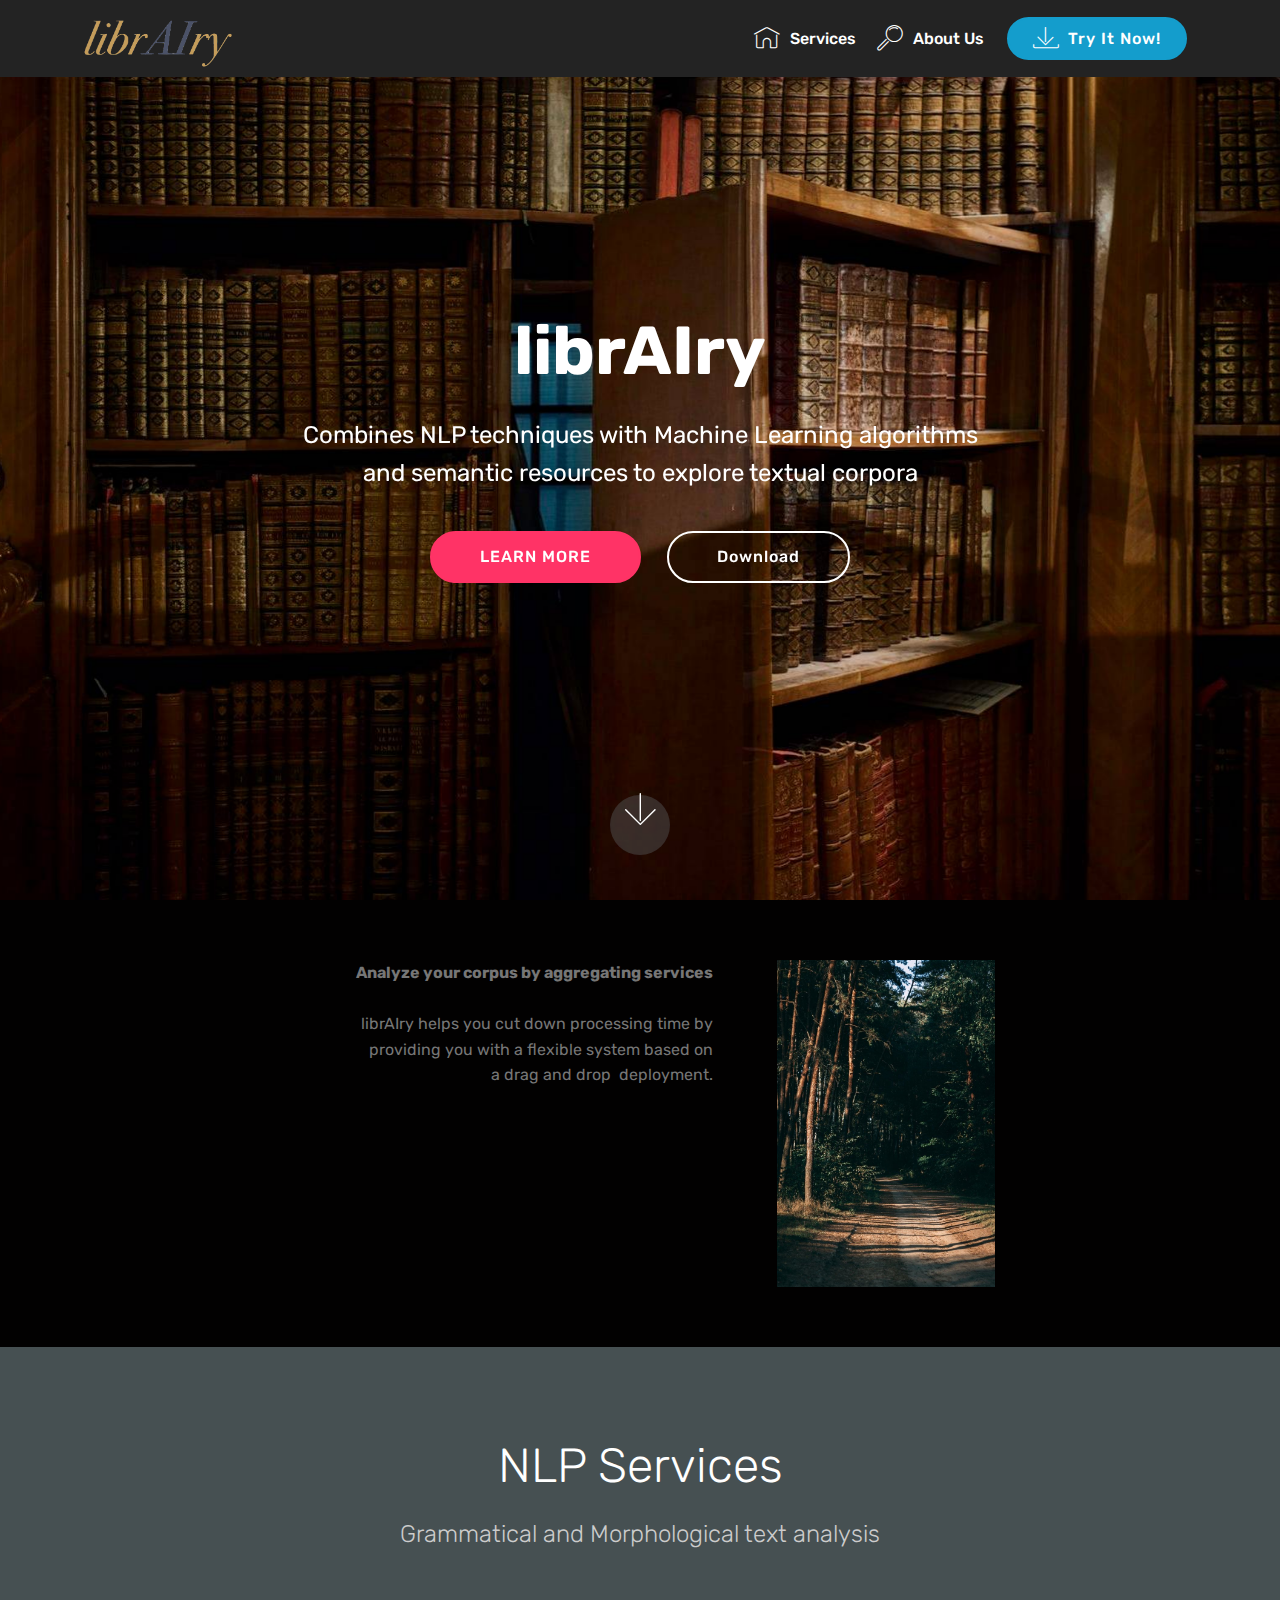
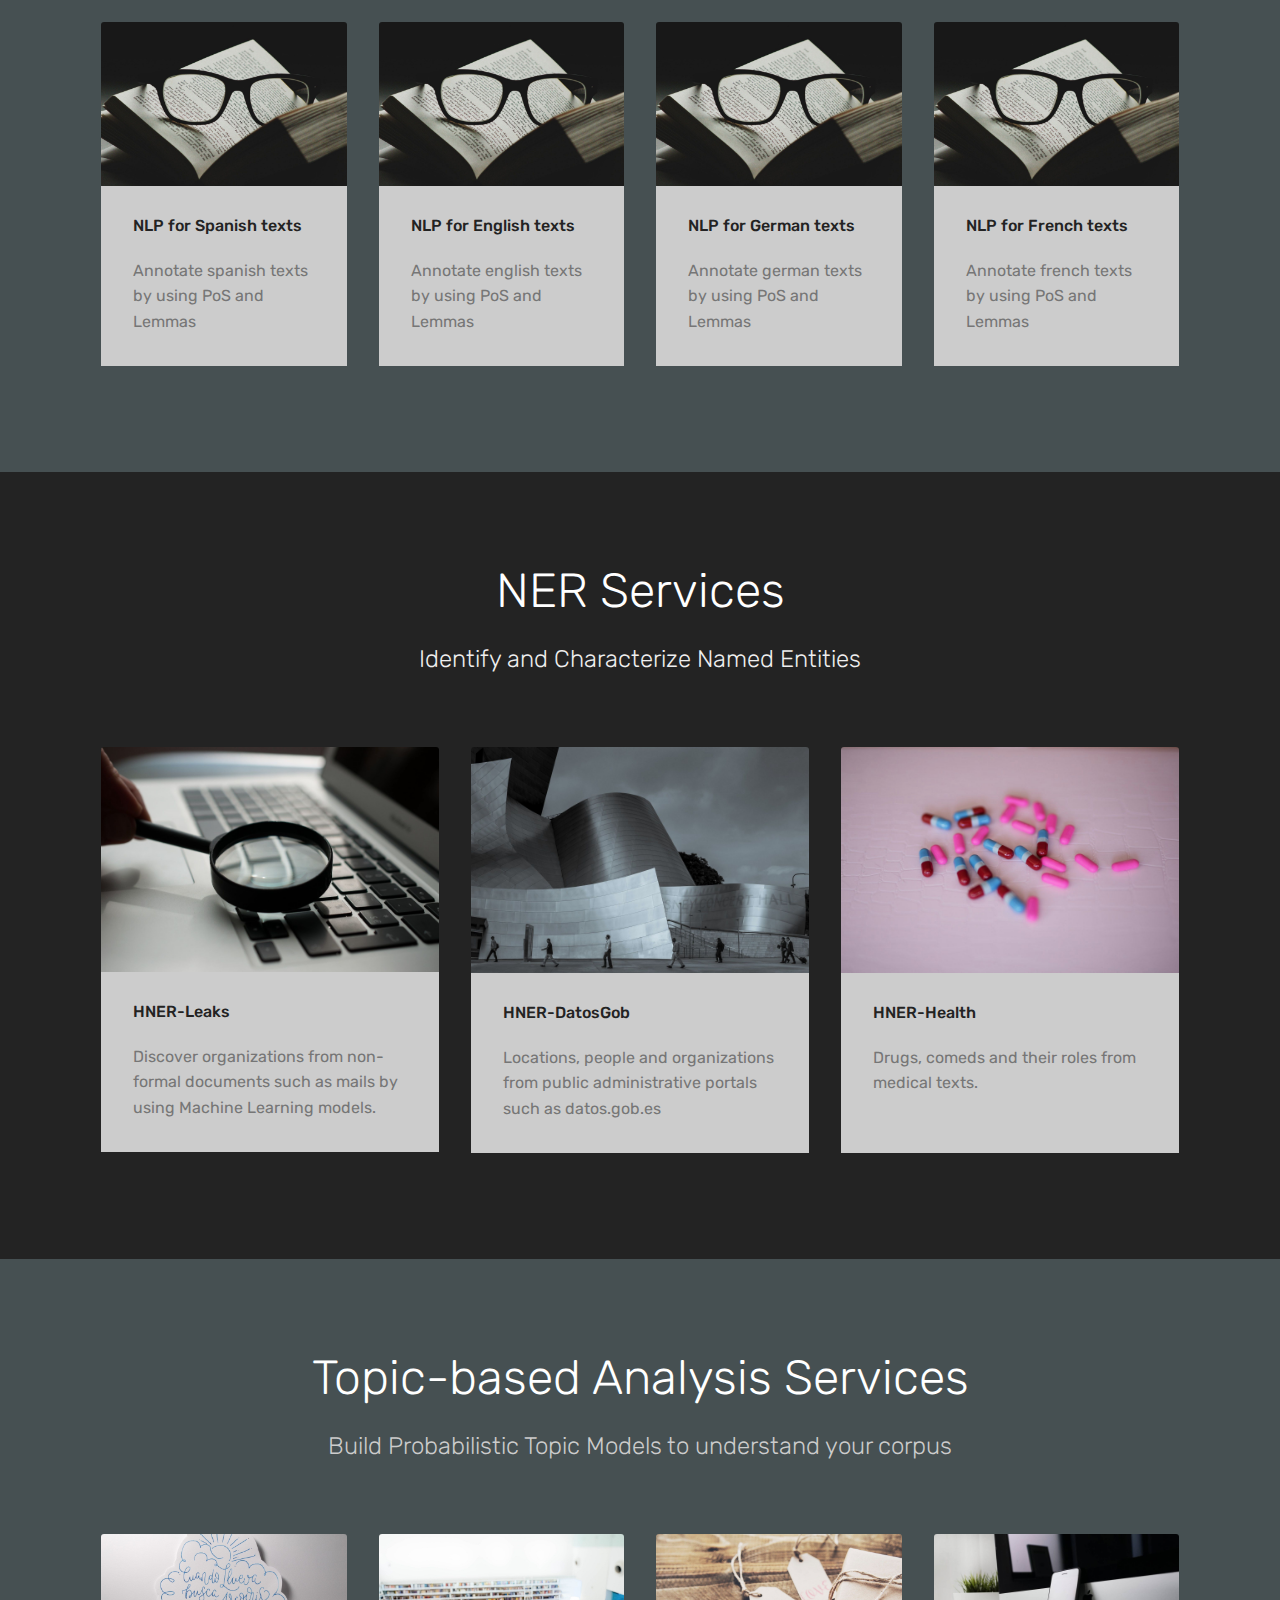
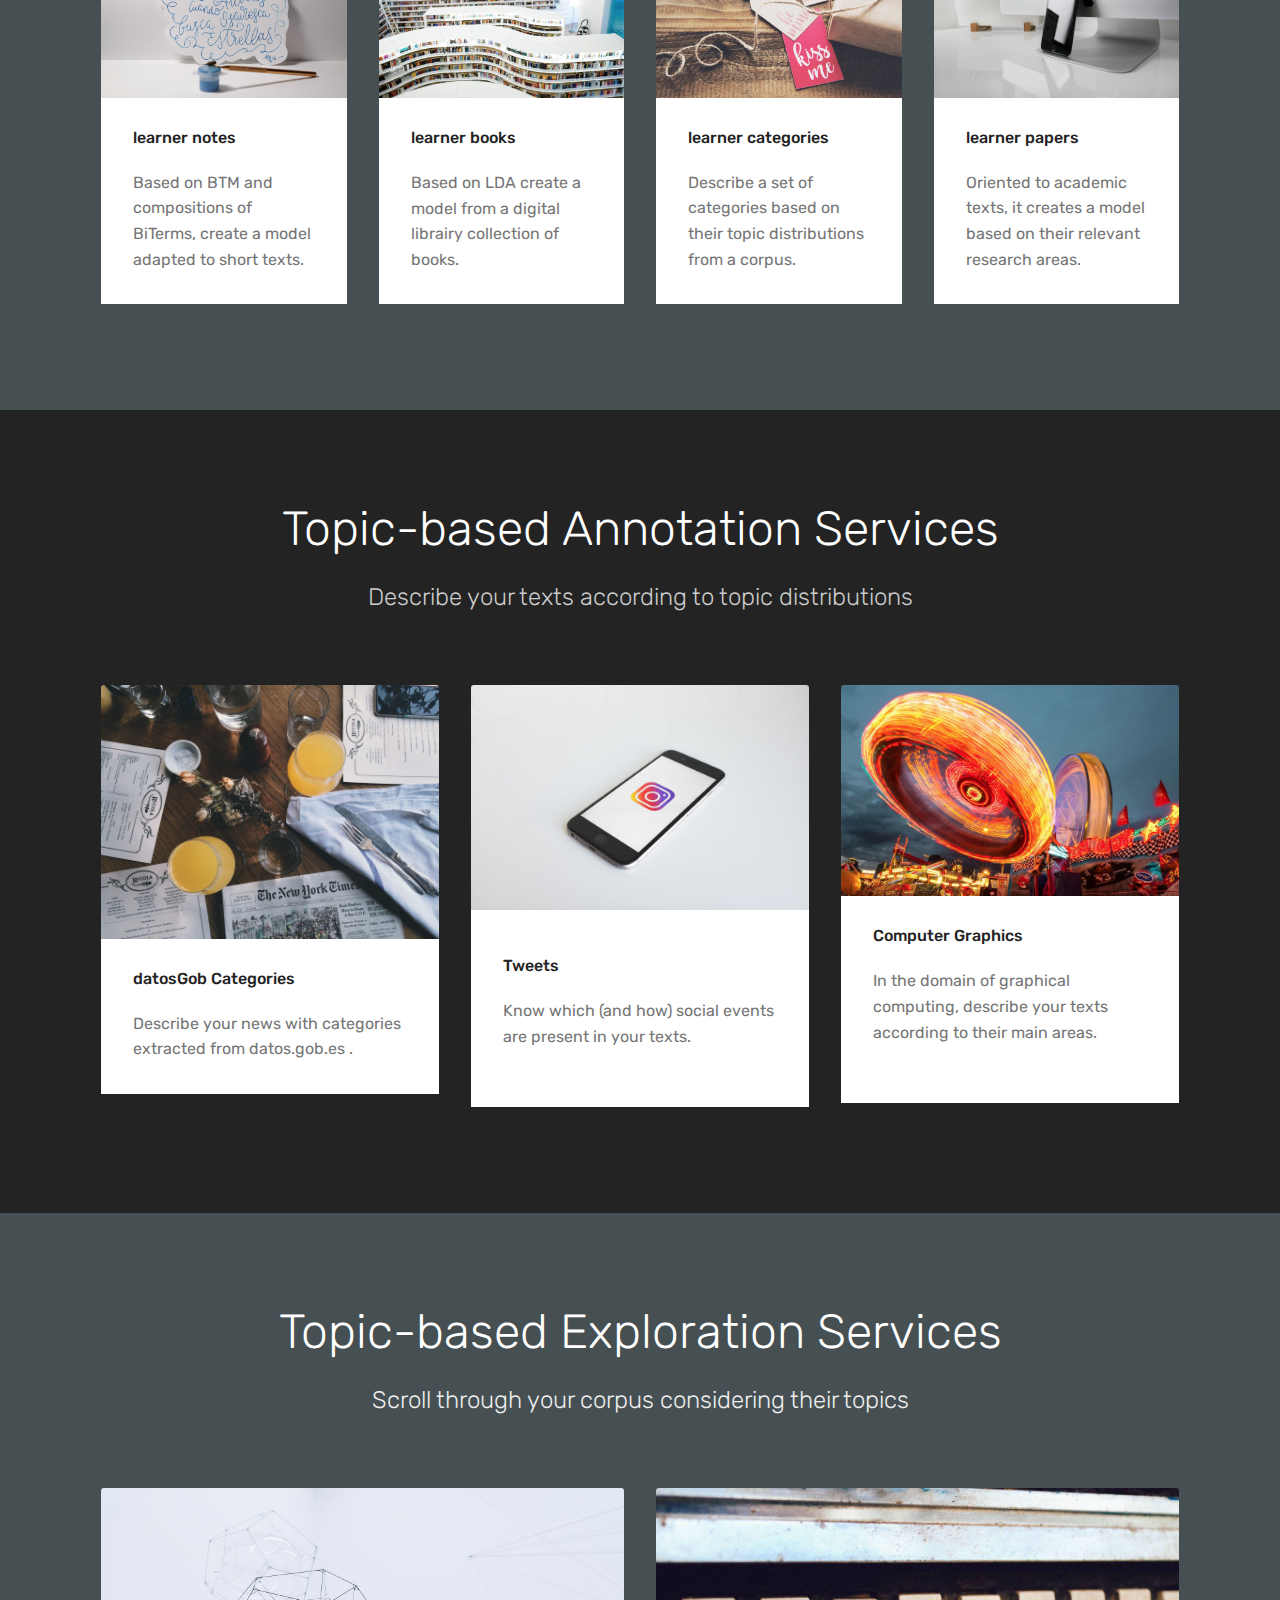
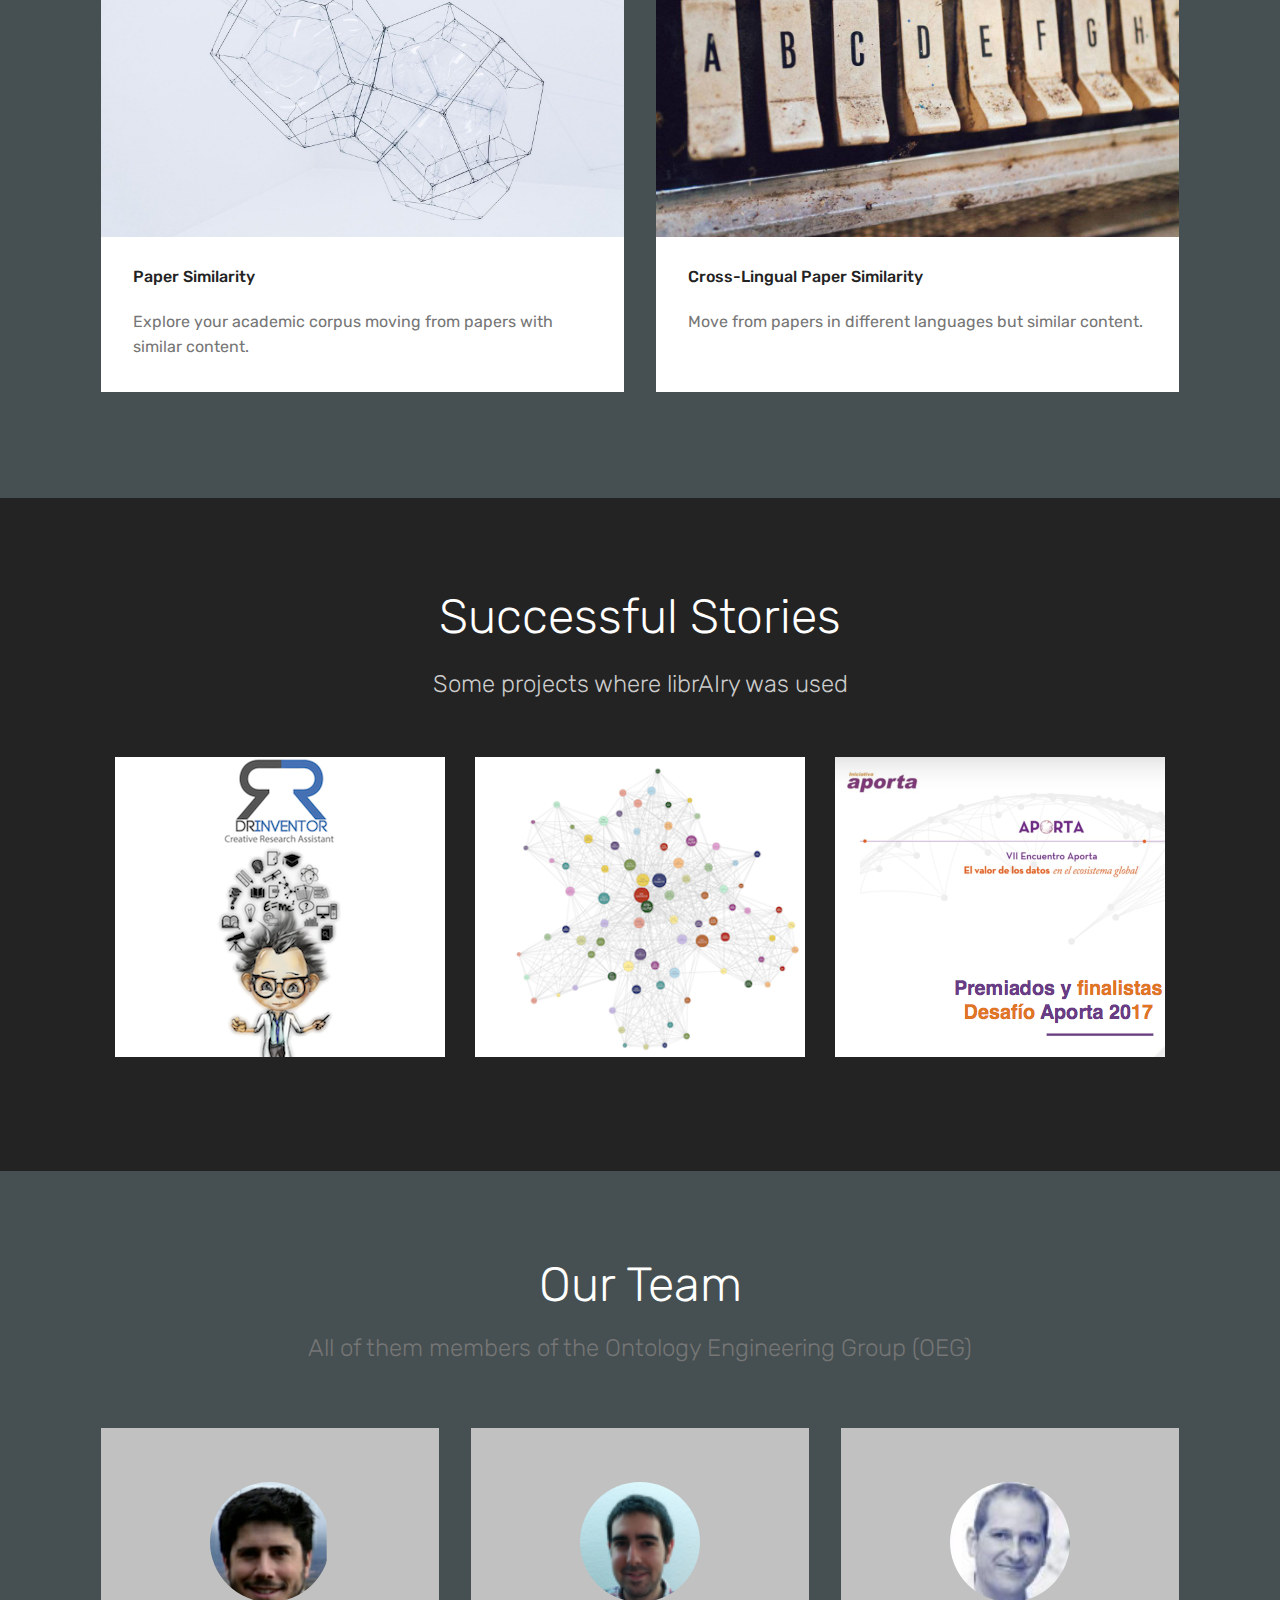
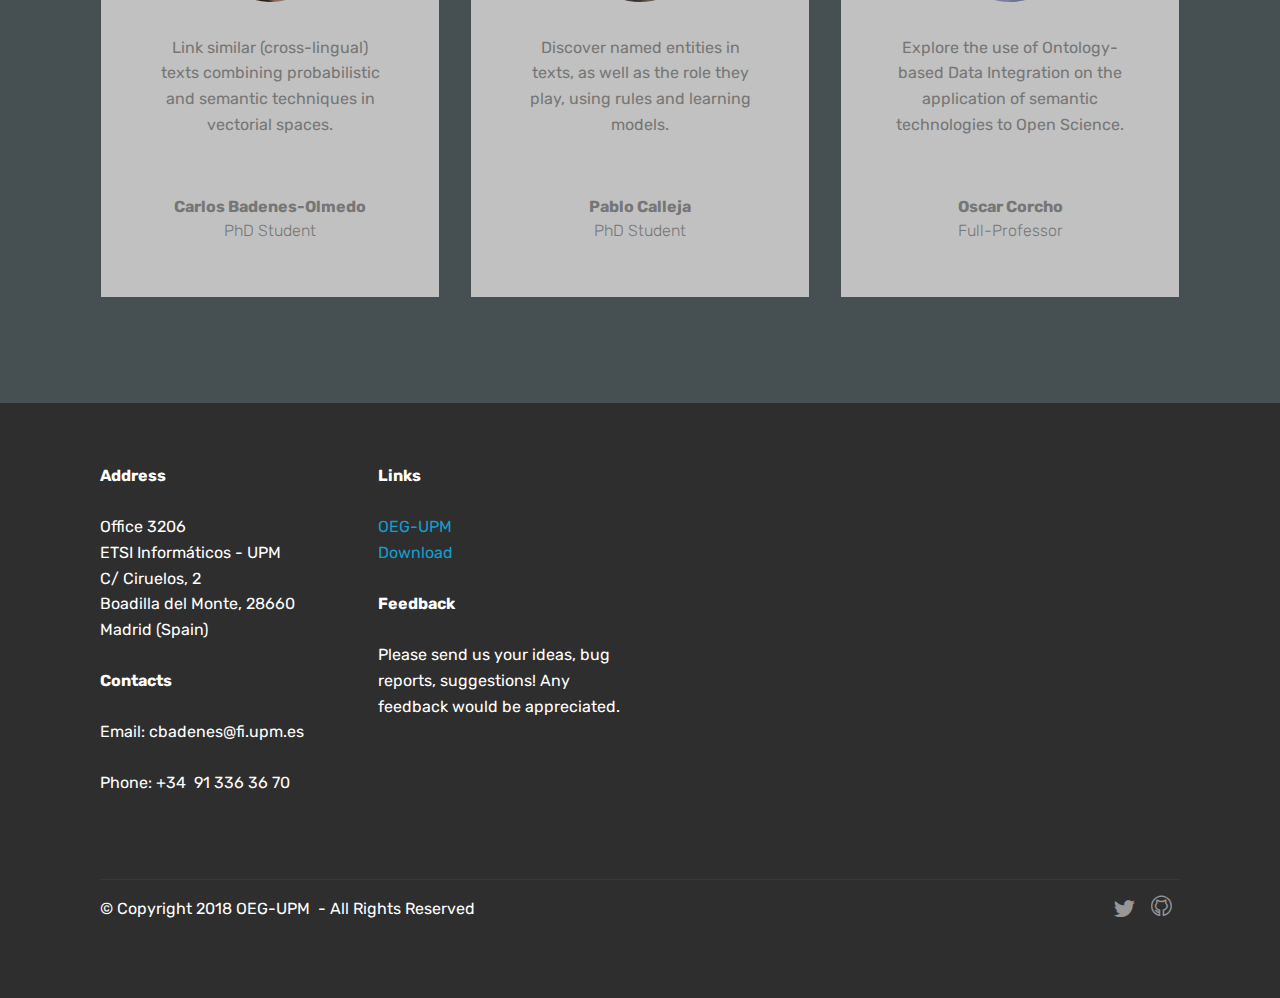
==== html/index.html @ 2ba6eff4 "updated link to datosGob model service" ====
<!DOCTYPE html>
<html >
<head>
  <!-- Site made with Mobirise Website Builder v4.6.3, https://mobirise.com -->
  <meta charset="UTF-8">
  <meta http-equiv="X-UA-Compatible" content="IE=edge">
  <meta name="generator" content="Mobirise v4.6.3, mobirise.com">
  <meta name="viewport" content="width=device-width, initial-scale=1, minimum-scale=1">
  <link rel="shortcut icon" href="assets/images/librairy-logo-1038x402.png" type="image/x-icon">
  <meta name="description" content="librAIry web site">
  <title>librAIry</title>
  <link rel="stylesheet" href="assets/web/assets/mobirise-icons-bold/mobirise-icons-bold.css">
  <link rel="stylesheet" href="assets/web/assets/mobirise-icons/mobirise-icons.css">
  <link rel="stylesheet" href="assets/tether/tether.min.css">
  <link rel="stylesheet" href="assets/bootstrap/css/bootstrap.min.css">
  <link rel="stylesheet" href="assets/bootstrap/css/bootstrap-grid.min.css">
  <link rel="stylesheet" href="assets/bootstrap/css/bootstrap-reboot.min.css">
  <link rel="stylesheet" href="assets/dropdown/css/style.css">
  <link rel="stylesheet" href="assets/socicon/css/styles.css">
  <link rel="stylesheet" href="assets/theme/css/style.css">
  <link rel="stylesheet" href="assets/mobirise/css/mbr-additional.css" type="text/css">
  
  
  
</head>
<body>
  <section class="menu cid-qIuxkjbjgQ" once="menu" id="menu1-e">

    

    <nav class="navbar navbar-expand beta-menu navbar-dropdown align-items-center navbar-fixed-top navbar-toggleable-sm">
        <button class="navbar-toggler navbar-toggler-right" type="button" data-toggle="collapse" data-target="#navbarSupportedContent" aria-controls="navbarSupportedContent" aria-expanded="false" aria-label="Toggle navigation">
            <div class="hamburger">
                <span></span>
                <span></span>
                <span></span>
                <span></span>
            </div>
        </button>
        <div class="menu-logo">
            <div class="navbar-brand">
                <span class="navbar-logo">
                    <a href="http://librairy.linkeddata.es">
                         <img src="assets/images/librairy-logo-1038x402.png" alt="Mobirise" title="" style="height: 3.8rem;">
                    </a>
                </span>
                <span class="navbar-caption-wrap"><a class="navbar-caption text-white display-4" href="https://mobirise.com"></a></span>
            </div>
        </div>
        <div class="collapse navbar-collapse" id="navbarSupportedContent">
            <ul class="navbar-nav nav-dropdown" data-app-modern-menu="true"><li class="nav-item">
                    <a class="nav-link link text-white display-4" href="index.html#features18-k"><span class="mbri-home mbr-iconfont mbr-iconfont-btn"></span>
                        
                        Services
                    </a>
                </li>
                <li class="nav-item">
                    <a class="nav-link link text-white display-4" href="index.html#testimonials1-u">
                        <span class="mbri-search mbr-iconfont mbr-iconfont-btn"></span>
                        About Us
                    </a>
                </li></ul>
            <div class="navbar-buttons mbr-section-btn"><a class="btn btn-sm btn-primary display-4" href="http://librairy.linkeddata.es/api" target="_blank">
                    <span class="mbri-save mbr-iconfont mbr-iconfont-btn "></span>
                    Try It Now!
                </a></div>
        </div>
    </nav>
</section>

<section class="engine"><a href="https://mobirise.ws/o">mobile website builder</a></section><section class="cid-qIuxkjRkKR mbr-fullscreen mbr-parallax-background" id="header2-f">

    

    

    <div class="container align-center">
        <div class="row justify-content-md-center">
            <div class="mbr-white col-md-10">
                <h1 class="mbr-section-title mbr-bold pb-3 mbr-fonts-style display-1">
                    librAIry</h1>
                
                <p class="mbr-text pb-3 mbr-fonts-style display-5">
                    Combines NLP techniques with Machine Learning algorithms<br>and semantic resources to explore textual corpora</p>
                <div class="mbr-section-btn"><a class="btn btn-md btn-secondary display-4" href="http://cbadenes.github.io/papers/2017-librairy.pdf" target="_blank">LEARN MORE</a>
                    <a class="btn btn-md btn-white-outline display-4" href="https://hub.docker.com/u/librairy/" target="_blank">Download</a></div>
            </div>
        </div>
    </div>
    <div class="mbr-arrow hidden-sm-down" aria-hidden="true">
        <a href="#next">
            <i class="mbri-down mbr-iconfont"></i>
        </a>
    </div>
</section>

<section class="mbr-section content7 cid-qIuCnNNfE2" id="content7-j">
          
    

    <div class="container">
        <div class="media-container-row">
            <div class="col-12 col-md-8">
                <div class="media-container-row">
                    <div class="media-content">
                        <div class="mbr-section-text">
                            <p class="mbr-text align-right mb-0 mbr-fonts-style display-7">
                               <strong>Analyze your corpus by aggregating services</strong><br><strong><br></strong>&nbsp;librAIry helps you cut down processing time by providing you with a flexible system based on <br>a drag and drop &nbsp;deployment.</p>
                        </div>
                    </div>
                    <div class="mbr-figure" style="width: 60%;">
                     <img src="assets/images/mbr-720x1080.jpg" alt="Mobirise" title="">  
                    </div>
                </div>
            </div>
        </div>
    </div>
</section>

<section class="features18 popup-btn-cards cid-qIuIXMvXUL" id="features18-k">

    

    
    <div class="container">
        <h2 class="mbr-section-title pb-3 align-center mbr-fonts-style display-2">NLP Services</h2>
        <h3 class="mbr-section-subtitle display-5 align-center mbr-fonts-style mbr-light">Grammatical and Morphological text analysis</h3>
        <div class="media-container-row pt-5 ">
            <div class="card p-3 col-12 col-md-6 col-lg-3">
                <div class="card-wrapper ">
                    <div class="card-img">
                        <div class="mbr-overlay"></div>
                        <div class="mbr-section-btn text-center"><a href="http://librairy.linkeddata.es/nlp-es " class="btn btn-success display-4" target="_blank">Try it!</a></div>
                        <img src="assets/images/mbr-1-1620x1080.jpg" alt="Mobirise" title="">
                    </div>
                    <div class="card-box">
                        <h4 class="card-title mbr-fonts-style display-7">
                            NLP for Spanish texts</h4>
                        <p class="mbr-text mbr-fonts-style align-left display-7">Annotate spanish texts by using PoS and Lemmas</p>
                    </div>
                </div>
            </div>
            <div class="card p-3 col-12 col-md-6 col-lg-3">
                <div class="card-wrapper">
                    <div class="card-img">
                        <div class="mbr-overlay"></div>
                        <div class="mbr-section-btn text-center"><a href="http://librairy.linkeddata.es/nlp-en" class="btn btn-success display-4" target="_blank">Try it!</a></div>
                        <img src="assets/images/mbr-1-1620x1080.jpg" alt="Mobirise" title="">
                    </div>
                    <div class="card-box">
                        <h4 class="card-title mbr-fonts-style display-7">NLP for English texts</h4>
                        <p class="mbr-text mbr-fonts-style display-7">
                           Annotate english texts by using PoS and Lemmas</p>
                    </div>
                </div>
            </div>

            <div class="card p-3 col-12 col-md-6 col-lg-3">
                <div class="card-wrapper">
                    <div class="card-img">
                        <div class="mbr-overlay"></div>
                        <div class="mbr-section-btn text-center"><a href="http://librairy.linkeddata.es/nlp-de" class="btn btn-success display-4" target="_blank">Try it!</a></div>
                        <img src="assets/images/mbr-1-1620x1080.jpg" alt="Mobirise" title="">
                    </div>
                    <div class="card-box">
                        <h4 class="card-title mbr-fonts-style display-7">
                            NLP for German texts</h4>
                        <p class="mbr-text mbr-fonts-style display-7">
                            Annotate german texts by using PoS and Lemmas</p>
                    </div>
                </div>
            </div>

            <div class="card p-3 col-12 col-md-6 col-lg-3">
                <div class="card-wrapper">
                    <div class="card-img">
                        <div class="mbr-overlay"></div>
                        <div class="mbr-section-btn text-center"><a href="http://librairy.linkeddata.es/nlp-fr" class="btn btn-success display-4" target="_blank">Try it!</a></div>
                        <img src="assets/images/mbr-1-1620x1080.jpg" alt="Mobirise" title="">
                    </div>
                    <div class="card-box">
                        <h4 class="card-title mbr-fonts-style display-7">
                            NLP for French texts</h4>
                        <p class="mbr-text mbr-fonts-style display-7">
                           Annotate french texts by using PoS and Lemmas</p>
                    </div>
                </div>
            </div>
        </div>
    </div>
</section>

<section class="features18 popup-btn-cards cid-qIuOleN3lu" id="features18-n">

    

    
    <div class="container">
        <h2 class="mbr-section-title pb-3 align-center mbr-fonts-style display-2">
            NER Services</h2>
        <h3 class="mbr-section-subtitle display-5 align-center mbr-fonts-style mbr-light">
            Identify and Characterize Named Entities</h3>
        <div class="media-container-row pt-5 ">
            <div class="card p-3 col-12 col-md-6 col-lg-4">
                <div class="card-wrapper ">
                    <div class="card-img">
                        <div class="mbr-overlay"></div>
                        <div class="mbr-section-btn text-center"><a href="http://librairy.linkeddata.es/ner-leaks" class="btn btn-success display-4" target="_blank">Try it!</a></div>
                        <img src="assets/images/mbr-1626x1080.jpg" alt="Mobirise" title="">
                    </div>
                    <div class="card-box">
                        <h4 class="card-title mbr-fonts-style display-7">
                            HNER-Leaks</h4>
                        <p class="mbr-text mbr-fonts-style align-left display-7">
                            Discover organizations from non-formal documents such as mails by using Machine Learning models.</p>
                    </div>
                </div>
            </div>
            <div class="card p-3 col-12 col-md-6 col-lg-4">
                <div class="card-wrapper">
                    <div class="card-img">
                        <div class="mbr-overlay"></div>
                        <div class="mbr-section-btn text-center"><a href="https://github.com/librairy" class="btn btn-info display-4" target="_blank">soon</a></div>
                        <img src="assets/images/mbr-3-1620x1080.jpg" alt="Mobirise" title="">
                    </div>
                    <div class="card-box">
                        <h4 class="card-title mbr-fonts-style display-7">
                            HNER-DatosGob</h4>
                        <p class="mbr-text mbr-fonts-style display-7">
                           Locations, people and organizations from public administrative portals such as datos.gob.es</p>
                    </div>
                </div>
            </div>

            <div class="card p-3 col-12 col-md-6 col-lg-4">
                <div class="card-wrapper">
                    <div class="card-img">
                        <div class="mbr-overlay"></div>
                        <div class="mbr-section-btn text-center"><a href="https://github.com/librairy" class="btn btn-info display-4" target="_blank">soon</a></div>
                        <img src="assets/images/mbr-2-1620x1080.jpg" alt="Mobirise" title="">
                    </div>
                    <div class="card-box">
                        <h4 class="card-title mbr-fonts-style display-7">
                            HNER-Health</h4>
                        <p class="mbr-text mbr-fonts-style display-7">
                            Drugs, comeds and their roles from medical texts.&nbsp;<br><br></p>
                    </div>
                </div>
            </div>

            
        </div>
    </div>
</section>

<section class="features18 popup-btn-cards cid-qIuSwineEd" id="features18-o">

    

    
    <div class="container">
        <h2 class="mbr-section-title pb-3 align-center mbr-fonts-style display-2">
            Topic-based Analysis Services</h2>
        <h3 class="mbr-section-subtitle display-5 align-center mbr-fonts-style mbr-light">
            Build Probabilistic Topic Models to understand your corpus</h3>
        <div class="media-container-row pt-5 ">
            <div class="card p-3 col-12 col-md-6 col-lg-3">
                <div class="card-wrapper ">
                    <div class="card-img">
                        <div class="mbr-overlay"></div>
                        <div class="mbr-section-btn text-center"><a href="https://github.com/librairy/learnerTweets-service" class="btn btn-success display-4" target="_blank">run it!<br></a></div>
                        <img src="assets/images/mbr-4-1620x1080.jpg" alt="Mobirise" title="">
                    </div>
                    <div class="card-box">
                        <h4 class="card-title mbr-fonts-style display-7">
                            learner notes</h4>
                        <p class="mbr-text mbr-fonts-style align-left display-7">Based on BTM and compositions of BiTerms, create a model adapted to short texts.<br></p>
                    </div>
                </div>
            </div>
            <div class="card p-3 col-12 col-md-6 col-lg-3">
                <div class="card-wrapper">
                    <div class="card-img">
                        <div class="mbr-overlay"></div>
                        <div class="mbr-section-btn text-center"><a href="https://github.com/librairy" class="btn btn-info display-4" target="_blank">soon</a></div>
                        <img src="assets/images/mbr-1618x1080.jpg" alt="Mobirise" title="">
                    </div>
                    <div class="card-box">
                        <h4 class="card-title mbr-fonts-style display-7">
                            learner books</h4>
                        <p class="mbr-text mbr-fonts-style display-7">
                           Based on LDA create a model from a digital librairy collection of books.</p>
                    </div>
                </div>
            </div>

            <div class="card p-3 col-12 col-md-6 col-lg-3">
                <div class="card-wrapper">
                    <div class="card-img">
                        <div class="mbr-overlay"></div>
                        <div class="mbr-section-btn text-center"><a href="https://github.com/librairy" class="btn btn-info display-4" target="_blank">soon</a></div>
                        <img src="assets/images/mbr-5-1620x1080.jpg" alt="Mobirise" title="">
                    </div>
                    <div class="card-box">
                        <h4 class="card-title mbr-fonts-style display-7">
                            learner categories</h4>
                        <p class="mbr-text mbr-fonts-style display-7">
                            Describe a set of categories based on their topic distributions from a corpus.<br></p>
                    </div>
                </div>
            </div>

            <div class="card p-3 col-12 col-md-6 col-lg-3">
                <div class="card-wrapper">
                    <div class="card-img">
                        <div class="mbr-overlay"></div>
                        <div class="mbr-section-btn text-center"><a href="https://github.com/librairy" class="btn btn-info display-4" target="_blank">soon</a></div>
                        <img src="assets/images/01.jpg" alt="Mobirise">
                    </div>
                    <div class="card-box">
                        <h4 class="card-title mbr-fonts-style display-7">
                            learner papers</h4>
                        <p class="mbr-text mbr-fonts-style display-7">
                           Oriented to academic texts, it creates a model based on their relevant research areas.<br></p>
                    </div>
                </div>
            </div>
        </div>
    </div>
</section>

<section class="features18 popup-btn-cards cid-qIuWJMp3vT" id="features18-p">

    

    
    <div class="container">
        <h2 class="mbr-section-title pb-3 align-center mbr-fonts-style display-2">
            Topic-based Annotation Services</h2>
        <h3 class="mbr-section-subtitle display-5 align-center mbr-fonts-style mbr-light">
            Describe your texts according to topic distributions</h3>
        <div class="media-container-row pt-5 ">
            <div class="card p-3 col-12 col-md-6 col-lg-4">
                <div class="card-wrapper ">
                    <div class="card-img">
                        <div class="mbr-overlay"></div>
                        <div class="mbr-section-btn text-center"><a href="http://librairy.linkeddata.es/datosgob-model" class="btn btn-success display-4" target="_blank">try it!</a></div>
                        <img src="assets/images/mbr-1440x1080.jpg" alt="Mobirise" title="">
                    </div>
                    <div class="card-box">
                        <h4 class="card-title mbr-fonts-style display-7">
                            datosGob Categories</h4>
                        <p class="mbr-text mbr-fonts-style align-left display-7">Describe your news with categories extracted from datos.gob.es .<br></p>
                    </div>
                </div>
            </div>
            <div class="card p-3 col-12 col-md-6 col-lg-4">
                <div class="card-wrapper">
                    <div class="card-img">
                        <div class="mbr-overlay"></div>
                        <div class="mbr-section-btn text-center"><a href="https://github.com/librairy" class="btn btn-info display-4" target="_blank">soon</a></div>
                        <img src="assets/images/mbr-10-1620x1080.jpg" alt="Mobirise" title="">
                    </div>
                    <div class="card-box">
                        <h4 class="card-title mbr-fonts-style display-7"><br>Tweets</h4>
                        <p class="mbr-text mbr-fonts-style display-7">
                           Know which (and how) social events are present in your texts.<br><br></p>
                    </div>
                </div>
            </div>

            <div class="card p-3 col-12 col-md-6 col-lg-4">
                <div class="card-wrapper">
                    <div class="card-img">
                        <div class="mbr-overlay"></div>
                        <div class="mbr-section-btn text-center"><a href="https://github.com/librairy" class="btn btn-info display-4" target="_blank">soon</a></div>
                        <img src="assets/images/mbr-1728x1080.jpg" alt="Mobirise" title="">
                    </div>
                    <div class="card-box">
                        <h4 class="card-title mbr-fonts-style display-7">
                            Computer Graphics<br></h4>
                        <p class="mbr-text mbr-fonts-style display-7">
                            In the domain of graphical computing, describe your texts according to their main areas.<br><br></p>
                    </div>
                </div>
            </div>

            
        </div>
    </div>
</section>

<section class="features18 popup-btn-cards cid-qIvsiUfFlN" id="features18-q">

    

    
    <div class="container">
        <h2 class="mbr-section-title pb-3 align-center mbr-fonts-style display-2">
            Topic-based Exploration Services</h2>
        <h3 class="mbr-section-subtitle display-5 align-center mbr-fonts-style mbr-light">Scroll through your corpus considering their topics</h3>
        <div class="media-container-row pt-5 ">
            <div class="card p-3 col-12 col-md-6">
                <div class="card-wrapper ">
                    <div class="card-img">
                        <div class="mbr-overlay"></div>
                        <div class="mbr-section-btn text-center"><a href="https://github.com/librairy" class="btn btn-info display-4" target="_blank">soon</a></div>
                        <img src="assets/images/mbr-6-1620x1080.jpg" alt="Mobirise" title="">
                    </div>
                    <div class="card-box">
                        <h4 class="card-title mbr-fonts-style display-7">
                            Paper Similarity</h4>
                        <p class="mbr-text mbr-fonts-style align-left display-7">
                            Explore your academic corpus moving from papers with similar content.<br></p>
                    </div>
                </div>
            </div>
            <div class="card p-3 col-12 col-md-6">
                <div class="card-wrapper">
                    <div class="card-img">
                        <div class="mbr-overlay"></div>
                        <div class="mbr-section-btn text-center"><a href="https://github.com/librairy" class="btn btn-info display-4" target="_blank">soon</a></div>
                        <img src="assets/images/02.jpg" alt="Mobirise">
                    </div>
                    <div class="card-box">
                        <h4 class="card-title mbr-fonts-style display-7">
                            Cross-Lingual Paper Similarity</h4>
                        <p class="mbr-text mbr-fonts-style display-7">Move from papers in different languages but similar content.<br><br></p>
                    </div>
                </div>
            </div>

            

            
        </div>
    </div>
</section>

<section class="features15 cid-qIvJop3rkw" id="features15-w">

    

    
    <div class="container">
        <h2 class="mbr-section-title pb-3 align-center mbr-fonts-style display-2">
            Successful Stories</h2>
        <h3 class="mbr-section-subtitle display-5 align-center mbr-fonts-style">
            Some projects where librAIry was used</h3>

        <div class="media-container-row container pt-5 mt-2">

            <div class="col-12 col-md-6 mb-4 col-lg-4">
                <div class="card flip-card p-5 align-center">
                    <div class="card-front card_cont">
                        <img src="assets/images/screen-shot-2018-02-05-at-14.48.27-330x339.png" alt="Mobirise" title="">
                    </div>
                    <div class="card_back card_cont">
                        <h4 class="card-title display-5 py-2 mbr-fonts-style">
                            DrInventor</h4>
                        <p class="mbr-text mbr-fonts-style display-7">European project oriented to &nbsp;provide inspiration for scientific creativity by&nbsp;utilising the rich presence of web-based research resources.<br><a href="http://drinventor.dia.fi.upm.es" target="_blank" class="text-secondary">(more info)</a><br><br></p>
                    </div>
                </div>
            </div>

            <div class="col-12 col-md-6 mb-4 col-lg-4">
                
                <div class="card flip-card p-5 align-center">
                    <div class="card-front card_cont">
                        <img src="assets/images/screen-shot-2018-02-05-at-10.56.48-330x286.png" alt="Mobirise" title="">
                    </div>
                    <div class="card_back card_cont">
                        <h4 class="card-title py-2 mbr-fonts-style display-5">Similarity based on Speech</h4>
                        <p class="mbr-text mbr-fonts-style display-7">
                            An initial Analysis of Topic-based Similarity among Scientific Documents based on their Rhetorical Discourse Parts.<br><a href="http://drinventor.dia.fi.upm.es/web/charts/" target="_blank" class="text-secondary">(more info)</a></p>
                    </div>
                </div>
            </div>
            
            <div class="col-12 col-md-6 mb-4 col-lg-4">
                <div class="card flip-card p-5 align-center">
                    <div class="card-front card_cont">
                        <img src="assets/images/screen-shot-2018-02-05-at-10.51.40-501x341.png" alt="Mobirise" title="">
                    </div>
                    <div class="card_back card_cont">
                        <h4 class="card-title py-2 mbr-fonts-style display-5">
                            Desafio Aporta</h4>
                        <p class="mbr-text mbr-fonts-style display-7">'<strong>Noticias Abiertas</strong>' was our proposal to incorporate NLP techniques into the indexing process of open data sets to increase their characterization and allow them to be linked to news published in digital media.<br><a href="http://datos.gob.es/es/noticia/todo-un-desafio-aporta2017" target="_blank" class="text-secondary">(more info)</a>
                        </p>
                    </div>
                </div> 
            </div>

            
        </div>
</div></section>

<section class="testimonials1 cid-qIvCwEH196" id="testimonials1-u">

    

    
    <div class="container">
        <div class="media-container-row">
            <div class="title col-12 align-center">
                <h2 class="pb-3 mbr-fonts-style display-2">
                    Our Team</h2>
                <h3 class="mbr-section-subtitle mbr-light pb-3 mbr-fonts-style display-5">
                    All of them members of the Ontology Engineering Group (OEG)</h3>
            </div>
        </div>
    </div>

    <div class="container pt-3 mt-2">
        <div class="media-container-row">
            <div class="mbr-testimonial p-3 align-center col-12 col-md-6 col-lg-4">
                <div class="panel-item p-3">
                    <div class="card-block">
                        <div class="testimonial-photo">
                            <img src="assets/images/cabadol-zoom-606x768.png" alt="" title="">
                        </div>
                        <p class="mbr-text mbr-fonts-style display-7">
                           Link similar (cross-lingual) texts combining probabilistic and semantic techniques in vectorial spaces.<br><br></p>
                    </div>
                    <div class="card-footer">
                        <div class="mbr-author-name mbr-bold mbr-fonts-style display-7">
                             Carlos Badenes-Olmedo</div>
                        <small class="mbr-author-desc mbr-italic mbr-light mbr-fonts-style display-7">
                               PhD Student</small>
                    </div>
                </div>
            </div>

            <div class="mbr-testimonial p-3 align-center col-12 col-md-6 col-lg-4">
                <div class="panel-item p-3">
                    <div class="card-block">
                        <div class="testimonial-photo">
                            <img src="assets/images/pcalleja-75x99.png" alt="" title="">
                        </div>
                        <p class="mbr-text mbr-fonts-style display-7">
                           Discover named entities in texts, as well as the role they play, using rules and learning models.<br><br>
                        </p>
                    </div>
                    <div class="card-footer">
                        <div class="mbr-author-name mbr-bold mbr-fonts-style display-7">
                             Pablo Calleja</div>
                        <small class="mbr-author-desc mbr-italic mbr-light mbr-fonts-style display-7">
                               PhD Student</small>
                    </div>
                </div>
            </div>

            <div class="mbr-testimonial p-3 align-center col-12 col-md-6 col-lg-4">
                <div class="panel-item p-3">
                    <div class="card-block">
                        <div class="testimonial-photo">
                            <img src="assets/images/1067341-80x80.jpg" alt="" title="">
                        </div>
                        <p class="mbr-text mbr-fonts-style display-7">Explore the use of Ontology-based Data Integration on the application of semantic technologies to Open Science.<br><br></p>
                    </div>
                    <div class="card-footer">
                        <div class="mbr-author-name mbr-bold mbr-fonts-style display-7">
                             Oscar Corcho</div>
                        <small class="mbr-author-desc mbr-italic mbr-light mbr-fonts-style display-7">
                               Full-Professor</small>
                    </div>
                </div>
            </div>

            

            

            
        </div>
    </div>   
</section>

<section class="cid-qIvH3fkgtZ" id="footer2-v">

    

    

    <div class="container">
        <div class="media-container-row content mbr-white">
            <div class="col-12 col-md-3 mbr-fonts-style display-7">
                <p class="mbr-text">
                    <strong>Address</strong>
                    <br>
                    <br>Office 3206<br>ETSI Informáticos - UPM &nbsp; &nbsp; &nbsp; &nbsp; &nbsp; &nbsp; &nbsp;<br>C/ Ciruelos, 2<br>Boadilla del Monte, 28660<br>Madrid (Spain)<br><br><strong>Contacts</strong>
                    <br>
                    <br>Email: cbadenes@fi.upm.es &nbsp; &nbsp; &nbsp; &nbsp; &nbsp;&nbsp;<br>Phone: +34 &nbsp;91 336 36 70 &nbsp; &nbsp; &nbsp; &nbsp; &nbsp; &nbsp;&nbsp;<br></p>
            </div>
            <div class="col-12 col-md-3 mbr-fonts-style display-7">
                <p class="mbr-text">
                    <strong>Links</strong>
                    <br>
                    <br><a class="text-primary" href="http://www.oeg-upm.net" target="_blank">OEG-UPM</a>&nbsp;<br><a class="text-primary" href="https://hub.docker.com/u/librairy/" target="_blank">Download</a><br>
                    <br><strong>Feedback</strong>
                    <br>
                    <br>Please send us your ideas, bug reports, suggestions! Any feedback would be appreciated.
                </p>
            </div>
            <div class="col-12 col-md-6">
                <div class="google-map"><iframe frameborder="0" style="border:0" src="https://www.google.com/maps/embed/v1/place?key=AIzaSyA0Dx_boXQiwvdz8sJHoYeZNVTdoWONYkU&amp;q=place_id:ChIJxe7lWPKFQQ0RpU-QtnsAe98" allowfullscreen=""></iframe></div>
            </div>
        </div>
        <div class="footer-lower">
            <div class="media-container-row">
                <div class="col-sm-12">
                    <hr>
                </div>
            </div>
            <div class="media-container-row mbr-white">
                <div class="col-sm-6 copyright">
                    <p class="mbr-text mbr-fonts-style display-7">
                        © Copyright 2018 OEG-UPM &nbsp;- All Rights Reserved
                    </p>
                </div>
                <div class="col-md-6">
                    <div class="social-list align-right">
                        <div class="soc-item">
                            <a href="https://twitter.com/librairy_fw" target="_blank">
                                <span class="mbr-iconfont mbr-iconfont-social socicon-twitter socicon"></span>
                            </a>
                        </div>
                        <div class="soc-item">
                            <a href="https://github.com/librairy" target="_blank">
                                <span class="mbr-iconfont mbr-iconfont-social mbrib-github"></span>
                            </a>
                        </div>
                        
                        
                        
                        
                    </div>
                </div>
            </div>
        </div>
    </div>
</section>


  <script src="assets/web/assets/jquery/jquery.min.js"></script>
  <script src="assets/popper/popper.min.js"></script>
  <script src="assets/tether/tether.min.js"></script>
  <script src="assets/bootstrap/js/bootstrap.min.js"></script>
  <script src="assets/dropdown/js/script.min.js"></script>
  <script src="assets/parallax/jarallax.min.js"></script>
  <script src="assets/mbr-popup-btns/mbr-popup-btns.js"></script>
  <script src="assets/mbr-flip-card/mbr-flip-card.js"></script>
  <script src="assets/smoothscroll/smooth-scroll.js"></script>
  <script src="assets/touchswipe/jquery.touch-swipe.min.js"></script>
  <script src="assets/theme/js/script.js"></script>
  
  
</body>
</html>
---- html/assets/web/assets/mobirise-icons-bold/mobirise-icons-bold.css ----
@font-face {
  font-family: 'mobirise-icons-bold';
  src:  url('mobirise-icons-bold.eot?m1l4yr');
  src:  url('mobirise-icons-bold.eot?m1l4yr#iefix') format('embedded-opentype'),
    url('mobirise-icons-bold.ttf?m1l4yr') format('truetype'),
    url('mobirise-icons-bold.woff?m1l4yr') format('woff'),
    url('mobirise-icons-bold.svg?m1l4yr#mobirise-icons-bold') format('svg');
  font-weight: normal;
  font-style: normal;
}

[class^="mbrib-"], [class*="mbrib-"] {
  /* use !important to prevent issues with browser extensions that change fonts */
  font-family: 'mobirise-icons-bold' !important;
  speak: none;
  font-style: normal;
  font-weight: normal;
  font-variant: normal;
  text-transform: none;
  line-height: 1;

  /* Better Font Rendering =========== */
  -webkit-font-smoothing: antialiased;
  -moz-osx-font-smoothing: grayscale;
}

.mbrib-add-submenu:before {
  content: "\e900";
}
.mbrib-alert:before {
  content: "\e901";
}
.mbrib-align-center:before {
  content: "\e902";
}
.mbrib-align-justify:before {
  content: "\e903";
}
.mbrib-align-left:before {
  content: "\e904";
}
.mbrib-align-right:before {
  content: "\e905";
}
.mbrib-android:before {
  content: "\e906";
}
.mbrib-apple:before {
  content: "\e907";
}
.mbrib-arrow-down:before {
  content: "\e908";
}
.mbrib-arrow-next:before {
  content: "\e909";
}
.mbrib-arrow-prev:before {
  content: "\e90a";
}
.mbrib-arrow-up:before {
  content: "\e90b";
}
.mbrib-bold:before {
  content: "\e90c";
}
.mbrib-bookmark:before {
  content: "\e90d";
}
.mbrib-bootstrap:before {
  content: "\e90e";
}
.mbrib-briefcase:before {
  content: "\e90f";
}
.mbrib-browse:before {
  content: "\e910";
}
.mbrib-bulleted-list:before {
  content: "\e911";
}
.mbrib-calendar:before {
  content: "\e912";
}
.mbrib-camera:before {
  content: "\e913";
}
.mbrib-cart-add:before {
  content: "\e914";
}
.mbrib-cart-full:before {
  content: "\e915";
}
.mbrib-cash:before {
  content: "\e916";
}
.mbrib-change-style:before {
  content: "\e917";
}
.mbrib-chat:before {
  content: "\e918";
}
.mbrib-clock:before {
  content: "\e919";
}
.mbrib-close:before {
  content: "\e91a";
}
.mbrib-cloud:before {
  content: "\e91b";
}
.mbrib-code:before {
  content: "\e91c";
}
.mbrib-contact-form:before {
  content: "\e91d";
}
.mbrib-credit-card:before {
  content: "\e91e";
}
.mbrib-cursor-click:before {
  content: "\e91f";
}
.mbrib-cust-feedback:before {
  content: "\e920";
}
.mbrib-database:before {
  content: "\e921";
}
.mbrib-delivery:before {
  content: "\e922";
}
.mbrib-desktop:before {
  content: "\e923";
}
.mbrib-devices:before {
  content: "\e924";
}
.mbrib-down:before {
  content: "\e925";
}
.mbrib-download:before {
  content: "\e926";
}
.mbrib-drag-n-drop:before {
  content: "\e927";
}
.mbrib-drag-n-drop2:before {
  content: "\e928";
}
.mbrib-edit:before {
  content: "\e929";
}
.mbrib-edit2:before {
  content: "\e92a";
}
.mbrib-error:before {
  content: "\e92b";
}
.mbrib-extension:before {
  content: "\e92c";
}
.mbrib-features:before {
  content: "\e92d";
}
.mbrib-file:before {
  content: "\e92e";
}
.mbrib-flag:before {
  content: "\e92f";
}
.mbrib-folder:before {
  content: "\e930";
}
.mbrib-gift:before {
  content: "\e931";
}
.mbrib-github:before {
  content: "\e932";
}
.mbrib-globe-2:before {
  content: "\e933";
}
.mbrib-globe:before {
  content: "\e934";
}
.mbrib-growing-chart:before {
  content: "\e935";
}
.mbrib-hearth:before {
  content: "\e936";
}
.mbrib-help:before {
  content: "\e937";
}
.mbrib-home:before {
  content: "\e938";
}
.mbrib-hot-cup:before {
  content: "\e939";
}
.mbrib-idea:before {
  content: "\e93a";
}
.mbrib-image-gallery:before {
  content: "\e93b";
}
.mbrib-image-slider:before {
  content: "\e93c";
}
.mbrib-info:before {
  content: "\e93d";
}
.mbrib-italic:before {
  content: "\e93e";
}
.mbrib-key:before {
  content: "\e93f";
}
.mbrib-laptop:before {
  content: "\e940";
}
.mbrib-layers:before {
  content: "\e941";
}
.mbrib-left-right:before {
  content: "\e942";
}
.mbrib-left:before {
  content: "\e943";
}
.mbrib-letter:before {
  content: "\e944";
}
.mbrib-like:before {
  content: "\e945";
}
.mbrib-link:before {
  content: "\e946";
}
.mbrib-lock:before {
  content: "\e947";
}
.mbrib-login:before {
  content: "\e948";
}
.mbrib-logout:before {
  content: "\e949";
}
.mbrib-magic-stick:before {
  content: "\e94a";
}
.mbrib-map-pin:before {
  content: "\e94b";
}
.mbrib-menu:before {
  content: "\e94c";
}
.mbrib-mobile:before {
  content: "\e94d";
}
.mbrib-mobile2:before {
  content: "\e94e";
}
.mbrib-mobirise:before {
  content: "\e94f";
}
.mbrib-more-horizontal:before {
  content: "\e950";
}
.mbrib-more-vertical:before {
  content: "\e951";
}
.mbrib-music:before {
  content: "\e952";
}
.mbrib-new-file:before {
  content: "\e953";
}
.mbrib-numbered-list:before {
  content: "\e954";
}
.mbrib-opened-folder:before {
  content: "\e955";
}
.mbrib-pages:before {
  content: "\e956";
}
.mbrib-paper-plane:before {
  content: "\e957";
}
.mbrib-paperclip:before {
  content: "\e958";
}
.mbrib-photo:before {
  content: "\e959";
}
.mbrib-photos:before {
  content: "\e95a";
}
.mbrib-pin:before {
  content: "\e95b";
}
.mbrib-play:before {
  content: "\e95c";
}
.mbrib-plus:before {
  content: "\e95d";
}
.mbrib-preview:before {
  content: "\e95e";
}
.mbrib-print:before {
  content: "\e95f";
}
.mbrib-protect:before {
  content: "\e960";
}
.mbrib-question:before {
  content: "\e961";
}
.mbrib-quote-left:before {
  content: "\e962";
}
.mbrib-quote-right:before {
  content: "\e963";
}
.mbrib-redo:before {
  content: "\e964";
}
.mbrib-refresh:before {
  content: "\e965";
}
.mbrib-responsive:before {
  content: "\e966";
}
.mbrib-right:before {
  content: "\e967";
}
.mbrib-rocket:before {
  content: "\e968";
}
.mbrib-sad-face:before {
  content: "\e969";
}
.mbrib-sale:before {
  content: "\e96a";
}
.mbrib-save:before {
  content: "\e96b";
}
.mbrib-search:before {
  content: "\e96c";
}
.mbrib-setting:before {
  content: "\e96d";
}
.mbrib-setting2:before {
  content: "\e96e";
}
.mbrib-setting3:before {
  content: "\e96f";
}
.mbrib-share:before {
  content: "\e970";
}
.mbrib-shopping-bag:before {
  content: "\e971";
}
.mbrib-shopping-basket:before {
  content: "\e972";
}
.mbrib-shopping-cart:before {
  content: "\e973";
}
.mbrib-sites:before {
  content: "\e974";
}
.mbrib-smile-face:before {
  content: "\e975";
}
.mbrib-speed:before {
  content: "\e976";
}
.mbrib-star:before {
  content: "\e977";
}
.mbrib-success:before {
  content: "\e978";
}
.mbrib-sun:before {
  content: "\e979";
}
.mbrib-sun2:before {
  content: "\e97a";
}
.mbrib-tablet-vertical:before {
  content: "\e97b";
}
.mbrib-tablet:before {
  content: "\e97c";
}
.mbrib-target:before {
  content: "\e97d";
}
.mbrib-timer:before {
  content: "\e97e";
}
.mbrib-to-ftp:before {
  content: "\e97f";
}
.mbrib-to-local-drive:before {
  content: "\e980";
}
.mbrib-touch-swipe:before {
  content: "\e981";
}
.mbrib-touch:before {
  content: "\e982";
}
.mbrib-trash:before {
  content: "\e983";
}
.mbrib-underline:before {
  content: "\e984";
}
.mbrib-undo:before {
  content: "\e985";
}
.mbrib-unlink:before {
  content: "\e986";
}
.mbrib-unlock:before {
  content: "\e987";
}
.mbrib-up-down:before {
  content: "\e988";
}
.mbrib-up:before {
  content: "\e989";
}
.mbrib-update:before {
  content: "\e98a";
}
.mbrib-upload:before {
  content: "\e98b";
}
.mbrib-user:before {
  content: "\e98c";
}
.mbrib-user2:before {
  content: "\e98d";
}
.mbrib-users:before {
  content: "\e98e";
}
.mbrib-video-play:before {
  content: "\e98f";
}
.mbrib-video:before {
  content: "\e990";
}
.mbrib-watch:before {
  content: "\e991";
}
.mbrib-website-theme:before {
  content: "\e992";
}
.mbrib-wifi:before {
  content: "\e993";
}
.mbrib-windows:before {
  content: "\e994";
}
.mbrib-zoom-out:before {
  content: "\e995";
}
---- html/assets/web/assets/mobirise-icons/mobirise-icons.css ----
@font-face {
  font-family: 'MobiriseIcons';
  src:  url('mobirise-icons.eot?spat4u');
  src:  url('mobirise-icons.eot?spat4u#iefix') format('embedded-opentype'),
    url('mobirise-icons.ttf?spat4u') format('truetype'),
    url('mobirise-icons.woff?spat4u') format('woff'),
    url('mobirise-icons.svg?spat4u#MobiriseIcons') format('svg');
  font-weight: normal;
  font-style: normal;
}

[class^="mbri-"], [class*=" mbri-"] {
  /* use !important to prevent issues with browser extensions that change fonts */
  font-family: MobiriseIcons !important;
  speak: none;
  font-style: normal;
  font-weight: normal;
  font-variant: normal;
  text-transform: none;
  line-height: 1;

  /* Better Font Rendering =========== */
  -webkit-font-smoothing: antialiased;
  -moz-osx-font-smoothing: grayscale;
}

.mbri-add-submenu:before {
  content: "\e900";
}
.mbri-alert:before {
  content: "\e901";
}
.mbri-align-center:before {
  content: "\e902";
}
.mbri-align-justify:before {
  content: "\e903";
}
.mbri-align-left:before {
  content: "\e904";
}
.mbri-align-right:before {
  content: "\e905";
}
.mbri-android:before {
  content: "\e906";
}
.mbri-apple:before {
  content: "\e907";
}
.mbri-arrow-down:before {
  content: "\e908";
}
.mbri-arrow-next:before {
  content: "\e909";
}
.mbri-arrow-prev:before {
  content: "\e90a";
}
.mbri-arrow-up:before {
  content: "\e90b";
}
.mbri-bold:before {
  content: "\e90c";
}
.mbri-bookmark:before {
  content: "\e90d";
}
.mbri-bootstrap:before {
  content: "\e90e";
}
.mbri-briefcase:before {
  content: "\e90f";
}
.mbri-browse:before {
  content: "\e910";
}
.mbri-bulleted-list:before {
  content: "\e911";
}
.mbri-calendar:before {
  content: "\e912";
}
.mbri-camera:before {
  content: "\e913";
}
.mbri-cart-add:before {
  content: "\e914";
}
.mbri-cart-full:before {
  content: "\e915";
}
.mbri-cash:before {
  content: "\e916";
}
.mbri-change-style:before {
  content: "\e917";
}
.mbri-chat:before {
  content: "\e918";
}
.mbri-clock:before {
  content: "\e919";
}
.mbri-close:before {
  content: "\e91a";
}
.mbri-cloud:before {
  content: "\e91b";
}
.mbri-code:before {
  content: "\e91c";
}
.mbri-contact-form:before {
  content: "\e91d";
}
.mbri-credit-card:before {
  content: "\e91e";
}
.mbri-cursor-click:before {
  content: "\e91f";
}
.mbri-cust-feedback:before {
  content: "\e920";
}
.mbri-database:before {
  content: "\e921";
}
.mbri-delivery:before {
  content: "\e922";
}
.mbri-desktop:before {
  content: "\e923";
}
.mbri-devices:before {
  content: "\e924";
}
.mbri-down:before {
  content: "\e925";
}
.mbri-download:before {
  content: "\e989";
}
.mbri-drag-n-drop:before {
  content: "\e927";
}
.mbri-drag-n-drop2:before {
  content: "\e928";
}
.mbri-edit:before {
  content: "\e929";
}
.mbri-edit2:before {
  content: "\e92a";
}
.mbri-error:before {
  content: "\e92b";
}
.mbri-extension:before {
  content: "\e92c";
}
.mbri-features:before {
  content: "\e92d";
}
.mbri-file:before {
  content: "\e92e";
}
.mbri-flag:before {
  content: "\e92f";
}
.mbri-folder:before {
  content: "\e930";
}
.mbri-gift:before {
  content: "\e931";
}
.mbri-github:before {
  content: "\e932";
}
.mbri-globe:before {
  content: "\e933";
}
.mbri-globe-2:before {
  content: "\e934";
}
.mbri-growing-chart:before {
  content: "\e935";
}
.mbri-hearth:before {
  content: "\e936";
}
.mbri-help:before {
  content: "\e937";
}
.mbri-home:before {
  content: "\e938";
}
.mbri-hot-cup:before {
  content: "\e939";
}
.mbri-idea:before {
  content: "\e93a";
}
.mbri-image-gallery:before {
  content: "\e93b";
}
.mbri-image-slider:before {
  content: "\e93c";
}
.mbri-info:before {
  content: "\e93d";
}
.mbri-italic:before {
  content: "\e93e";
}
.mbri-key:before {
  content: "\e93f";
}
.mbri-laptop:before {
  content: "\e940";
}
.mbri-layers:before {
  content: "\e941";
}
.mbri-left-right:before {
  content: "\e942";
}
.mbri-left:before {
  content: "\e943";
}
.mbri-letter:before {
  content: "\e944";
}
.mbri-like:before {
  content: "\e945";
}
.mbri-link:before {
  content: "\e946";
}
.mbri-lock:before {
  content: "\e947";
}
.mbri-login:before {
  content: "\e948";
}
.mbri-logout:before {
  content: "\e949";
}
.mbri-magic-stick:before {
  content: "\e94a";
}
.mbri-map-pin:before {
  content: "\e94b";
}
.mbri-menu:before {
  content: "\e94c";
}
.mbri-mobile:before {
  content: "\e94d";
}
.mbri-mobile2:before {
  content: "\e94e";
}
.mbri-mobirise:before {
  content: "\e94f";
}
.mbri-more-horizontal:before {
  content: "\e950";
}
.mbri-more-vertical:before {
  content: "\e951";
}
.mbri-music:before {
  content: "\e952";
}
.mbri-new-file:before {
  content: "\e953";
}
.mbri-numbered-list:before {
  content: "\e954";
}
.mbri-opened-folder:before {
  content: "\e955";
}
.mbri-pages:before {
  content: "\e956";
}
.mbri-paper-plane:before {
  content: "\e957";
}
.mbri-paperclip:before {
  content: "\e958";
}
.mbri-photo:before {
  content: "\e959";
}
.mbri-photos:before {
  content: "\e95a";
}
.mbri-pin:before {
  content: "\e95b";
}
.mbri-play:before {
  content: "\e95c";
}
.mbri-plus:before {
  content: "\e95d";
}
.mbri-preview:before {
  content: "\e95e";
}
.mbri-print:before {
  content: "\e95f";
}
.mbri-protect:before {
  content: "\e960";
}
.mbri-question:before {
  content: "\e961";
}
.mbri-quote-left:before {
  content: "\e962";
}
.mbri-quote-right:before {
  content: "\e963";
}
.mbri-refresh:before {
  content: "\e964";
}
.mbri-responsive:before {
  content: "\e965";
}
.mbri-right:before {
  content: "\e966";
}
.mbri-rocket:before {
  content: "\e967";
}
.mbri-sad-face:before {
  content: "\e968";
}
.mbri-sale:before {
  content: "\e969";
}
.mbri-save:before {
  content: "\e96a";
}
.mbri-search:before {
  content: "\e96b";
}
.mbri-setting:before {
  content: "\e96c";
}
.mbri-setting2:before {
  content: "\e96d";
}
.mbri-setting3:before {
  content: "\e96e";
}
.mbri-share:before {
  content: "\e96f";
}
.mbri-shopping-bag:before {
  content: "\e970";
}
.mbri-shopping-basket:before {
  content: "\e971";
}
.mbri-shopping-cart:before {
  content: "\e972";
}
.mbri-sites:before {
  content: "\e973";
}
.mbri-smile-face:before {
  content: "\e974";
}
.mbri-speed:before {
  content: "\e975";
}
.mbri-star:before {
  content: "\e976";
}
.mbri-success:before {
  content: "\e977";
}
.mbri-sun:before {
  content: "\e978";
}
.mbri-sun2:before {
  content: "\e979";
}
.mbri-tablet:before {
  content: "\e97a";
}
.mbri-tablet-vertical:before {
  content: "\e97b";
}
.mbri-target:before {
  content: "\e97c";
}
.mbri-timer:before {
  content: "\e97d";
}
.mbri-to-ftp:before {
  content: "\e97e";
}
.mbri-to-local-drive:before {
  content: "\e97f";
}
.mbri-touch-swipe:before {
  content: "\e980";
}
.mbri-touch:before {
  content: "\e981";
}
.mbri-trash:before {
  content: "\e982";
}
.mbri-underline:before {
  content: "\e983";
}
.mbri-unlink:before {
  content: "\e984";
}
.mbri-unlock:before {
  content: "\e985";
}
.mbri-up-down:before {
  content: "\e986";
}
.mbri-up:before {
  content: "\e987";
}
.mbri-update:before {
  content: "\e988";
}
.mbri-upload:before {
 content: "\e926"; 
}
.mbri-user:before {
  content: "\e98a";
}
.mbri-user2:before {
  content: "\e98b";
}
.mbri-users:before {
  content: "\e98c";
}
.mbri-video:before {
  content: "\e98d";
}
.mbri-video-play:before {
  content: "\e98e";
}
.mbri-watch:before {
  content: "\e98f";
}
.mbri-website-theme:before {
  content: "\e990";
}
.mbri-wifi:before {
  content: "\e991";
}
.mbri-windows:before {
  content: "\e992";
}
.mbri-zoom-out:before {
  content: "\e993";
}
.mbri-redo:before {
  content: "\e994";
}
.mbri-undo:before {
  content: "\e995";
}
---- html/assets/dropdown/css/style.css ----
.navbar-dropdown {
  left: 0;
  padding: 0;
  position: absolute;
  right: 0;
  top: 0;
  transition: all 0.45s ease;
  z-index: 1030;
  background: #282828; }
  .navbar-dropdown .navbar-logo {
    margin-right: 0.8rem;
    transition: margin 0.3s ease-in-out;
    vertical-align: middle; }
    .navbar-dropdown .navbar-logo img {
      height: 3.125rem;
      transition: all 0.3s ease-in-out; }
    .navbar-dropdown .navbar-logo.mbr-iconfont {
      font-size: 3.125rem;
      line-height: 3.125rem; }
  .navbar-dropdown .navbar-caption {
    font-weight: 700;
    white-space: normal;
    vertical-align: -4px;
    line-height: 3.125rem !important; }
    .navbar-dropdown .navbar-caption, .navbar-dropdown .navbar-caption:hover {
      color: inherit;
      text-decoration: none; }
  .navbar-dropdown .mbr-iconfont + .navbar-caption {
    vertical-align: -1px; }
  .navbar-dropdown.navbar-fixed-top {
    position: fixed; }
  .navbar-dropdown .navbar-brand span {
    vertical-align: -4px; }
  .navbar-dropdown.bg-color.transparent {
    background: none; }
  .navbar-dropdown.navbar-short .navbar-brand {
    padding: 0.625rem 0; }
    .navbar-dropdown.navbar-short .navbar-brand span {
      vertical-align: -1px; }
  .navbar-dropdown.navbar-short .navbar-caption {
    line-height: 2.375rem !important;
    vertical-align: -2px; }
  .navbar-dropdown.navbar-short .navbar-logo {
    margin-right: 0.5rem; }
    .navbar-dropdown.navbar-short .navbar-logo img {
      height: 2.375rem; }
    .navbar-dropdown.navbar-short .navbar-logo.mbr-iconfont {
      font-size: 2.375rem;
      line-height: 2.375rem; }
  .navbar-dropdown.navbar-short .mbr-table-cell {
    height: 3.625rem; }
  .navbar-dropdown .navbar-close {
    left: 0.6875rem;
    position: fixed;
    top: 0.75rem;
    z-index: 1000; }
  .navbar-dropdown .hamburger-icon {
    content: "";
    display: inline-block;
    vertical-align: middle;
    width: 16px;
    -webkit-box-shadow: 0 -6px 0 1px #282828,0 0 0 1px #282828,0 6px 0 1px #282828;
    -moz-box-shadow: 0 -6px 0 1px #282828,0 0 0 1px #282828,0 6px 0 1px #282828;
    box-shadow: 0 -6px 0 1px #282828,0 0 0 1px #282828,0 6px 0 1px #282828; }

.dropdown-menu .dropdown-toggle[data-toggle="dropdown-submenu"]::after {
  border-bottom: 0.35em solid transparent;
  border-left: 0.35em solid;
  border-right: 0;
  border-top: 0.35em solid transparent;
  margin-left: 0.3rem; }

.dropdown-menu .dropdown-item:focus {
  outline: 0; }

.nav-dropdown {
  font-size: 0.75rem;
  font-weight: 500;
  height: auto !important; }
  .nav-dropdown .nav-btn {
    padding-left: 1rem; }
  .nav-dropdown .link {
    margin: .667em 1.667em;
    font-weight: 500;
    padding: 0;
    transition: color .2s ease-in-out; }
    .nav-dropdown .link.dropdown-toggle {
      margin-right: 2.583em; }
      .nav-dropdown .link.dropdown-toggle::after {
        margin-left: .25rem;
        border-top: 0.35em solid;
        border-right: 0.35em solid transparent;
        border-left: 0.35em solid transparent;
        border-bottom: 0; }
      .nav-dropdown .link.dropdown-toggle[aria-expanded="true"] {
        margin: 0;
        padding: 0.667em 3.263em  0.667em 1.667em; }
  .nav-dropdown .link::after,
  .nav-dropdown .dropdown-item::after {
    color: inherit; }
  .nav-dropdown .btn {
    font-size: 0.75rem;
    font-weight: 700;
    letter-spacing: 0;
    margin-bottom: 0;
    padding-left: 1.25rem;
    padding-right: 1.25rem; }
  .nav-dropdown .dropdown-menu {
    border-radius: 0;
    border: 0;
    left: 0;
    margin: 0;
    padding-bottom: 1.25rem;
    padding-top: 1.25rem;
    position: relative; }
  .nav-dropdown .dropdown-submenu {
    margin-left: 0.125rem;
    top: 0; }
  .nav-dropdown .dropdown-item {
    font-weight: 500;
    line-height: 2;
    padding: 0.3846em 4.615em 0.3846em 1.5385em;
    position: relative;
    transition: color .2s ease-in-out, background-color .2s ease-in-out; }
    .nav-dropdown .dropdown-item::after {
      margin-top: -0.3077em;
      position: absolute;
      right: 1.1538em;
      top: 50%; }
    .nav-dropdown .dropdown-item:focus, .nav-dropdown .dropdown-item:hover {
      background: none; }

@media (max-width: 767px) {
  .nav-dropdown.navbar-toggleable-sm {
    bottom: 0;
    display: none;
    left: 0;
    overflow-x: hidden;
    position: fixed;
    top: 0;
    transform: translateX(-100%);
    -ms-transform: translateX(-100%);
    -webkit-transform: translateX(-100%);
    width: 18.75rem;
    z-index: 999; } }
.nav-dropdown.navbar-toggleable-xl {
  bottom: 0;
  display: none;
  left: 0;
  overflow-x: hidden;
  position: fixed;
  top: 0;
  transform: translateX(-100%);
  -ms-transform: translateX(-100%);
  -webkit-transform: translateX(-100%);
  width: 18.75rem;
  z-index: 999; }

.nav-dropdown-sm {
  display: block !important;
  overflow-x: hidden;
  overflow: auto;
  padding-top: 3.875rem; }
  .nav-dropdown-sm::after {
    content: "";
    display: block;
    height: 3rem;
    width: 100%; }
  .nav-dropdown-sm.collapse.in ~ .navbar-close {
    display: block !important; }
  .nav-dropdown-sm.collapsing, .nav-dropdown-sm.collapse.in {
    transform: translateX(0);
    -ms-transform: translateX(0);
    -webkit-transform: translateX(0);
    transition: all 0.25s ease-out;
    -webkit-transition: all 0.25s ease-out;
    background: #282828; }
  .nav-dropdown-sm.collapsing[aria-expanded="false"] {
    transform: translateX(-100%);
    -ms-transform: translateX(-100%);
    -webkit-transform: translateX(-100%); }
  .nav-dropdown-sm .nav-item {
    display: block;
    margin-left: 0 !important;
    padding-left: 0; }
  .nav-dropdown-sm .link,
  .nav-dropdown-sm .dropdown-item {
    border-top: 1px dotted rgba(255, 255, 255, 0.1);
    font-size: 0.8125rem;
    line-height: 1.6;
    margin: 0 !important;
    padding: 0.875rem 2.4rem 0.875rem 1.5625rem !important;
    position: relative;
    white-space: normal; }
    .nav-dropdown-sm .link:focus, .nav-dropdown-sm .link:hover,
    .nav-dropdown-sm .dropdown-item:focus,
    .nav-dropdown-sm .dropdown-item:hover {
      background: rgba(0, 0, 0, 0.2) !important;
      color: #c0a375; }
  .nav-dropdown-sm .nav-btn {
    position: relative;
    padding: 1.5625rem 1.5625rem 0 1.5625rem; }
    .nav-dropdown-sm .nav-btn::before {
      border-top: 1px dotted rgba(255, 255, 255, 0.1);
      content: "";
      left: 0;
      position: absolute;
      top: 0;
      width: 100%; }
    .nav-dropdown-sm .nav-btn + .nav-btn {
      padding-top: 0.625rem; }
      .nav-dropdown-sm .nav-btn + .nav-btn::before {
        display: none; }
  .nav-dropdown-sm .btn {
    padding: 0.625rem 0; }
  .nav-dropdown-sm .dropdown-toggle[data-toggle="dropdown-submenu"]::after {
    margin-left: .25rem;
    border-top: 0.35em solid;
    border-right: 0.35em solid transparent;
    border-left: 0.35em solid transparent;
    border-bottom: 0; }
  .nav-dropdown-sm .dropdown-toggle[data-toggle="dropdown-submenu"][aria-expanded="true"]::after {
    border-top: 0;
    border-right: 0.35em solid transparent;
    border-left: 0.35em solid transparent;
    border-bottom: 0.35em solid; }
  .nav-dropdown-sm .dropdown-menu {
    margin: 0;
    padding: 0;
    position: relative;
    top: 0;
    left: 0;
    width: 100%;
    border: 0;
    float: none;
    border-radius: 0;
    background: none; }
  .nav-dropdown-sm .dropdown-submenu {
    left: 100%;
    margin-left: 0.125rem;
    margin-top: -1.25rem;
    top: 0; }

.navbar-toggleable-sm .nav-dropdown .dropdown-menu {
  position: absolute; }

.navbar-toggleable-sm .nav-dropdown .dropdown-submenu {
  left: 100%;
  margin-left: 0.125rem;
  margin-top: -1.25rem;
  top: 0; }

.navbar-toggleable-sm.opened .nav-dropdown .dropdown-menu {
  position: relative; }

.navbar-toggleable-sm.opened .nav-dropdown .dropdown-submenu {
  left: 0;
  margin-left: 00rem;
  margin-top: 0rem;
  top: 0; }

.is-builder .nav-dropdown.collapsing {
  transition: none !important; }

/*# sourceMappingURL=style.css.map */
---- html/assets/socicon/css/styles.css ----
@charset "UTF-8";

@font-face {
  font-family: "socicon";
  src:url("../fonts/socicon.eot");
  src:url("../fonts/socicon.eot?#iefix") format("embedded-opentype"),
    url("../fonts/socicon.woff") format("woff"),
    url("../fonts/socicon.ttf") format("truetype"),
    url("../fonts/socicon.svg#socicon") format("svg");
  font-weight: normal;
  font-style: normal;

}

[data-icon]:before {
  font-family: "socicon" !important;
  content: attr(data-icon);
  font-style: normal !important;
  font-weight: normal !important;
  font-variant: normal !important;
  text-transform: none !important;
  speak: none;
  line-height: 1;
  -webkit-font-smoothing: antialiased;
  -moz-osx-font-smoothing: grayscale;
}

[class^="socicon-"]:before,
[class*=" socicon-"]:before {
  font-family: "socicon" !important;
  font-style: normal !important;
  font-weight: normal !important;
  font-variant: normal !important;
  text-transform: none !important;
  speak: none;
  line-height: 1;
  -webkit-font-smoothing: antialiased;
  -moz-osx-font-smoothing: grayscale;
}

.socicon-modelmayhem:before {
  content: "\e000";
}
.socicon-mixcloud:before {
  content: "\e001";
}
.socicon-drupal:before {
  content: "\e002";
}
.socicon-swarm:before {
  content: "\e003";
}
.socicon-istock:before {
  content: "\e004";
}
.socicon-yammer:before {
  content: "\e005";
}
.socicon-ello:before {
  content: "\e006";
}
.socicon-stackoverflow:before {
  content: "\e007";
}
.socicon-persona:before {
  content: "\e008";
}
.socicon-triplej:before {
  content: "\e009";
}
.socicon-houzz:before {
  content: "\e00a";
}
.socicon-rss:before {
  content: "\e00b";
}
.socicon-paypal:before {
  content: "\e00c";
}
.socicon-odnoklassniki:before {
  content: "\e00d";
}
.socicon-airbnb:before {
  content: "\e00e";
}
.socicon-periscope:before {
  content: "\e00f";
}
.socicon-outlook:before {
  content: "\e010";
}
.socicon-coderwall:before {
  content: "\e011";
}
.socicon-tripadvisor:before {
  content: "\e012";
}
.socicon-appnet:before {
  content: "\e013";
}
.socicon-goodreads:before {
  content: "\e014";
}
.socicon-tripit:before {
  content: "\e015";
}
.socicon-lanyrd:before {
  content: "\e016";
}
.socicon-slideshare:before {
  content: "\e017";
}
.socicon-buffer:before {
  content: "\e018";
}
.socicon-disqus:before {
  content: "\e019";
}
.socicon-vkontakte:before {
  content: "\e01a";
}
.socicon-whatsapp:before {
  content: "\e01b";
}
.socicon-patreon:before {
  content: "\e01c";
}
.socicon-storehouse:before {
  content: "\e01d";
}
.socicon-pocket:before {
  content: "\e01e";
}
.socicon-mail:before {
  content: "\e01f";
}
.socicon-blogger:before {
  content: "\e020";
}
.socicon-technorati:before {
  content: "\e021";
}
.socicon-reddit:before {
  content: "\e022";
}
.socicon-dribbble:before {
  content: "\e023";
}
.socicon-stumbleupon:before {
  content: "\e024";
}
.socicon-digg:before {
  content: "\e025";
}
.socicon-envato:before {
  content: "\e026";
}
.socicon-behance:before {
  content: "\e027";
}
.socicon-delicious:before {
  content: "\e028";
}
.socicon-deviantart:before {
  content: "\e029";
}
.socicon-forrst:before {
  content: "\e02a";
}
.socicon-play:before {
  content: "\e02b";
}
.socicon-zerply:before {
  content: "\e02c";
}
.socicon-wikipedia:before {
  content: "\e02d";
}
.socicon-apple:before {
  content: "\e02e";
}
.socicon-flattr:before {
  content: "\e02f";
}
.socicon-github:before {
  content: "\e030";
}
.socicon-renren:before {
  content: "\e031";
}
.socicon-friendfeed:before {
  content: "\e032";
}
.socicon-newsvine:before {
  content: "\e033";
}
.socicon-identica:before {
  content: "\e034";
}
.socicon-bebo:before {
  content: "\e035";
}
.socicon-zynga:before {
  content: "\e036";
}
.socicon-steam:before {
  content: "\e037";
}
.socicon-xbox:before {
  content: "\e038";
}
.socicon-windows:before {
  content: "\e039";
}
.socicon-qq:before {
  content: "\e03a";
}
.socicon-douban:before {
  content: "\e03b";
}
.socicon-meetup:before {
  content: "\e03c";
}
.socicon-playstation:before {
  content: "\e03d";
}
.socicon-android:before {
  content: "\e03e";
}
.socicon-snapchat:before {
  content: "\e03f";
}
.socicon-twitter:before {
  content: "\e040";
}
.socicon-facebook:before {
  content: "\e041";
}
.socicon-googleplus:before {
  content: "\e042";
}
.socicon-pinterest:before {
  content: "\e043";
}
.socicon-foursquare:before {
  content: "\e044";
}
.socicon-yahoo:before {
  content: "\e045";
}
.socicon-skype:before {
  content: "\e046";
}
.socicon-yelp:before {
  content: "\e047";
}
.socicon-feedburner:before {
  content: "\e048";
}
.socicon-linkedin:before {
  content: "\e049";
}
.socicon-viadeo:before {
  content: "\e04a";
}
.socicon-xing:before {
  content: "\e04b";
}
.socicon-myspace:before {
  content: "\e04c";
}
.socicon-soundcloud:before {
  content: "\e04d";
}
.socicon-spotify:before {
  content: "\e04e";
}
.socicon-grooveshark:before {
  content: "\e04f";
}
.socicon-lastfm:before {
  content: "\e050";
}
.socicon-youtube:before {
  content: "\e051";
}
.socicon-vimeo:before {
  content: "\e052";
}
.socicon-dailymotion:before {
  content: "\e053";
}
.socicon-vine:before {
  content: "\e054";
}
.socicon-flickr:before {
  content: "\e055";
}
.socicon-500px:before {
  content: "\e056";
}
.socicon-wordpress:before {
  content: "\e058";
}
.socicon-tumblr:before {
  content: "\e059";
}
.socicon-twitch:before {
  content: "\e05a";
}
.socicon-8tracks:before {
  content: "\e05b";
}
.socicon-amazon:before {
  content: "\e05c";
}
.socicon-icq:before {
  content: "\e05d";
}
.socicon-smugmug:before {
  content: "\e05e";
}
.socicon-ravelry:before {
  content: "\e05f";
}
.socicon-weibo:before {
  content: "\e060";
}
.socicon-baidu:before {
  content: "\e061";
}
.socicon-angellist:before {
  content: "\e062";
}
.socicon-ebay:before {
  content: "\e063";
}
.socicon-imdb:before {
  content: "\e064";
}
.socicon-stayfriends:before {
  content: "\e065";
}
.socicon-residentadvisor:before {
  content: "\e066";
}
.socicon-google:before {
  content: "\e067";
}
.socicon-yandex:before {
  content: "\e068";
}
.socicon-sharethis:before {
  content: "\e069";
}
.socicon-bandcamp:before {
  content: "\e06a";
}
.socicon-itunes:before {
  content: "\e06b";
}
.socicon-deezer:before {
  content: "\e06c";
}
.socicon-telegram:before {
  content: "\e06e";
}
.socicon-openid:before {
  content: "\e06f";
}
.socicon-amplement:before {
  content: "\e070";
}
.socicon-viber:before {
  content: "\e071";
}
.socicon-zomato:before {
  content: "\e072";
}
.socicon-draugiem:before {
  content: "\e074";
}
.socicon-endomodo:before {
  content: "\e075";
}
.socicon-filmweb:before {
  content: "\e076";
}
.socicon-stackexchange:before {
  content: "\e077";
}
.socicon-wykop:before {
  content: "\e078";
}
.socicon-teamspeak:before {
  content: "\e079";
}
.socicon-teamviewer:before {
  content: "\e07a";
}
.socicon-ventrilo:before {
  content: "\e07b";
}
.socicon-younow:before {
  content: "\e07c";
}
.socicon-raidcall:before {
  content: "\e07d";
}
.socicon-mumble:before {
  content: "\e07e";
}
.socicon-medium:before {
  content: "\e06d";
}
.socicon-bebee:before {
  content: "\e07f";
}
.socicon-hitbox:before {
  content: "\e080";
}
.socicon-reverbnation:before {
  content: "\e081";
}
.socicon-formulr:before {
  content: "\e082";
}
.socicon-instagram:before {
  content: "\e057";
}
.socicon-battlenet:before {
  content: "\e083";
}
.socicon-chrome:before {
  content: "\e084";
}
.socicon-discord:before {
  content: "\e086";
}
.socicon-issuu:before {
  content: "\e087";
}
.socicon-macos:before {
  content: "\e088";
}
.socicon-firefox:before {
  content: "\e089";
}
.socicon-opera:before {
  content: "\e08d";
}
.socicon-keybase:before {
  content: "\e090";
}
.socicon-alliance:before {
  content: "\e091";
}
.socicon-livejournal:before {
  content: "\e092";
}
.socicon-googlephotos:before {
  content: "\e093";
}
.socicon-horde:before {
  content: "\e094";
}
.socicon-etsy:before {
  content: "\e095";
}
.socicon-zapier:before {
  content: "\e096";
}
.socicon-google-scholar:before {
  content: "\e097";
}
.socicon-researchgate:before {
  content: "\e098";
}
.socicon-wechat:before {
  content: "\e099";
}
.socicon-strava:before {
  content: "\e09a";
}
.socicon-line:before {
  content: "\e09b";
}
.socicon-lyft:before {
  content: "\e09c";
}
.socicon-uber:before {
  content: "\e09d";
}
.socicon-songkick:before {
  content: "\e09e";
}
.socicon-viewbug:before {
  content: "\e09f";
}
.socicon-googlegroups:before {
  content: "\e0a0";
}
.socicon-quora:before {
  content: "\e073";
}
.socicon-diablo:before {
  content: "\e085";
}
.socicon-blizzard:before {
  content: "\e0a1";
}
.socicon-hearthstone:before {
  content: "\e08b";
}
.socicon-heroes:before {
  content: "\e08a";
}
.socicon-overwatch:before {
  content: "\e08c";
}
.socicon-warcraft:before {
  content: "\e08e";
}
.socicon-starcraft:before {
  content: "\e08f";
}
.socicon-beam:before {
  content: "\e0a2";
}
.socicon-curse:before {
  content: "\e0a3";
}
.socicon-player:before {
  content: "\e0a4";
}
.socicon-streamjar:before {
  content: "\e0a5";
}
.socicon-nintendo:before {
  content: "\e0a6";
}
.socicon-hellocoton:before {
  content: "\e0a7";
}
---- html/assets/theme/css/style.css ----
/*!
 * Mobirise v4 theme (https://mobirise.com/)
 * Copyright 2017 Mobirise
 */
section {
  background-color: #eeeeee; }

section,
.container,
.container-fluid {
  position: relative;
  word-wrap: break-word; }

a.mbr-iconfont:hover {
  text-decoration: none; }

.article .lead p, .article .lead ul, .article .lead ol, .article .lead pre, .article .lead blockquote {
  margin-bottom: 0; }

a {
  font-style: normal;
  font-weight: 400;
  cursor: pointer; }
  a, a:hover {
    text-decoration: none; }

figure {
  margin-bottom: 0; }

body {
  color: #232323; }

h1, h2, h3, h4, h5, h6,
.h1, .h2, .h3, .h4, .h5, .h6,
.display-1, .display-2, .display-3, .display-4 {
  line-height: 1;
  word-break: break-word;
  word-wrap: break-word; }

b, strong {
  font-weight: bold; }

blockquote {
  padding: 10px 0 10px 20px;
  position: relative;
  border-left: 2px solid;
  border-color: #ff3366; }

input:-webkit-autofill, input:-webkit-autofill:hover, input:-webkit-autofill:focus, input:-webkit-autofill:active {
  transition-delay: 9999s;
  transition-property: background-color, color; }

textarea[type="hidden"] {
  display: none; }

body {
  position: relative; }

section {
  background-position: 50% 50%;
  background-repeat: no-repeat;
  background-size: cover; }
  section .mbr-background-video,
  section .mbr-background-video-preview {
    position: absolute;
    bottom: 0;
    left: 0;
    right: 0;
    top: 0; }

.hidden {
  visibility: hidden; }

.mbr-z-index20 {
  z-index: 20; }

/*! Base colors */
.mbr-white {
  color: #ffffff; }

.mbr-black {
  color: #000000; }

.mbr-bg-white {
  background-color: #ffffff; }

.mbr-bg-black {
  background-color: #000000; }

/*! Text-aligns */
.align-left {
  text-align: left; }

.align-center {
  text-align: center; }

.align-right {
  text-align: right; }

@media (max-width: 767px) {
  .align-left, .align-center, .align-right, .mbr-section-btn, .mbr-section-title {
    text-align: center; } }
/*! Font-weight  */
.mbr-light {
  font-weight: 300; }

.mbr-regular {
  font-weight: 400; }

.mbr-semibold {
  font-weight: 500; }

.mbr-bold {
  font-weight: 700; }

/*! Media  */
.media-size-item {
  -webkit-flex: 1 1 auto;
  -moz-flex: 1 1 auto;
  -ms-flex: 1 1 auto;
  -o-flex: 1 1 auto;
  flex: 1 1 auto; }

.media-content {
  -webkit-flex-basis: 100%;
  flex-basis: 100%; }

.media-container-row {
  display: -ms-flexbox;
  display: -webkit-flex;
  display: flex;
  -webkit-flex-direction: row;
  -ms-flex-direction: row;
  flex-direction: row;
  -webkit-flex-wrap: wrap;
  -ms-flex-wrap: wrap;
  flex-wrap: wrap;
  -webkit-justify-content: center;
  -ms-flex-pack: center;
  justify-content: center;
  -webkit-align-content: center;
  -ms-flex-line-pack: center;
  align-content: center;
  -webkit-align-items: start;
  -ms-flex-align: start;
  align-items: start; }
  .media-container-row .media-size-item {
    width: 400px; }

.media-container-column {
  display: -ms-flexbox;
  display: -webkit-flex;
  display: flex;
  -webkit-flex-direction: column;
  -ms-flex-direction: column;
  flex-direction: column;
  -webkit-flex-wrap: wrap;
  -ms-flex-wrap: wrap;
  flex-wrap: wrap;
  -webkit-justify-content: center;
  -ms-flex-pack: center;
  justify-content: center;
  -webkit-align-content: center;
  -ms-flex-line-pack: center;
  align-content: center;
  -webkit-align-items: stretch;
  -ms-flex-align: stretch;
  align-items: stretch; }
  .media-container-column > * {
    width: 100%; }

@media (min-width: 992px) {
  .media-container-row {
    -webkit-flex-wrap: nowrap;
    -ms-flex-wrap: nowrap;
    flex-wrap: nowrap; } }
figure {
  overflow: hidden; }

figure[mbr-media-size] {
  transition: width 0.1s; }

.mbr-figure img, .mbr-figure iframe {
  display: block;
  width: 100%; }

.card {
  background-color: transparent;
  border: none; }

.card-img {
  text-align: center;
  flex-shrink: 0; }

.media {
  max-width: 100%;
  margin: 0 auto; }

.mbr-figure {
  -ms-flex-item-align: center;
  -ms-grid-row-align: center;
  -webkit-align-self: center;
  align-self: center; }

.media-container > div {
  max-width: 100%; }

.mbr-figure img, .card-img img {
  width: 100%; }

@media (max-width: 991px) {
  .media-size-item {
    width: auto !important; }

  .media {
    width: auto; }

  .mbr-figure {
    width: 100% !important; } }
/*! Buttons */
.mbr-section-btn {
  margin-left: -.25rem;
  margin-right: -.25rem;
  font-size: 0; }

nav .mbr-section-btn {
  margin-left: 0rem;
  margin-right: 0rem; }

/*! Btn icon margin */
.btn .mbr-iconfont, .btn.btn-sm .mbr-iconfont {
  cursor: pointer;
  margin-right: 0.5rem; }

.btn.btn-md .mbr-iconfont, .btn.btn-md .mbr-iconfont {
  margin-right: 0.8rem; }

.mbr-regular {
  font-weight: 400; }

.mbr-semibold {
  font-weight: 500; }

.mbr-bold {
  font-weight: 700; }

[type="submit"] {
  -webkit-appearance: none; }

/*! Full-screen */
.mbr-fullscreen .mbr-overlay {
  min-height: 100vh; }

.mbr-fullscreen {
  display: flex;
  display: -webkit-flex;
  display: -moz-flex;
  display: -ms-flex;
  display: -o-flex;
  align-items: center;
  -webkit-align-items: center;
  min-height: 100vh;
  padding-top: 3rem;
  padding-bottom: 3rem; }

/*! Map */
.map {
  height: 25rem;
  position: relative; }
  .map iframe {
    width: 100%;
    height: 100%; }

/* Form */
.form-asterisk {
  font-family: initial;
  position: absolute;
  top: -2px;
  font-weight: normal; }

/*! Scroll to top arrow */
.mbr-arrow-up {
  bottom: 25px;
  right: 90px;
  position: fixed;
  text-align: right;
  z-index: 5000;
  color: #ffffff;
  font-size: 32px;
  transform: rotate(180deg);
  -webkit-transform: rotate(180deg); }

.mbr-arrow-up a {
  background: rgba(0, 0, 0, 0.2);
  border-radius: 3px;
  color: #fff;
  display: inline-block;
  height: 60px;
  width: 60px;
  outline-style: none !important;
  position: relative;
  text-decoration: none;
  transition: all .3s ease-in-out;
  cursor: pointer;
  text-align: center; }
  .mbr-arrow-up a:hover {
    background-color: rgba(0, 0, 0, 0.4); }
  .mbr-arrow-up a i {
    line-height: 60px; }

.mbr-arrow-up-icon {
  display: block;
  color: #fff; }

.mbr-arrow-up-icon::before {
  content: "\203a";
  display: inline-block;
  font-family: serif;
  font-size: 32px;
  line-height: 1;
  font-style: normal;
  position: relative;
  top: 6px;
  left: -4px;
  -webkit-transform: rotate(-90deg);
  transform: rotate(-90deg); }

/*! Arrow Down */
.mbr-arrow {
  position: absolute;
  bottom: 45px;
  left: 50%;
  width: 60px;
  height: 60px;
  cursor: pointer;
  background-color: rgba(80, 80, 80, 0.5);
  border-radius: 50%;
  -webkit-transform: translateX(-50%);
  transform: translateX(-50%); }
  .mbr-arrow > a {
    display: inline-block;
    text-decoration: none;
    outline-style: none;
    -webkit-animation: arrowdown 1.7s ease-in-out infinite;
    animation: arrowdown 1.7s ease-in-out infinite; }
    .mbr-arrow > a > i {
      position: absolute;
      top: -2px;
      left: 15px;
      font-size: 2rem; }

@keyframes arrowdown {
  0% {
    transform: translateY(0px);
    -webkit-transform: translateY(0px); }
  50% {
    transform: translateY(-5px);
    -webkit-transform: translateY(-5px); }
  100% {
    transform: translateY(0px);
    -webkit-transform: translateY(0px); } }
@-webkit-keyframes arrowdown {
  0% {
    transform: translateY(0px);
    -webkit-transform: translateY(0px); }
  50% {
    transform: translateY(-5px);
    -webkit-transform: translateY(-5px); }
  100% {
    transform: translateY(0px);
    -webkit-transform: translateY(0px); } }
@media (max-width: 500px) {
  .mbr-arrow-up {
    left: 50%;
    right: auto;
    transform: translateX(-50%) rotate(180deg);
    -webkit-transform: translateX(-50%) rotate(180deg); } }
/*Gradients animation*/
@keyframes gradient-animation {
  from {
    background-position: 0% 100%;
    animation-timing-function: ease-in-out; }
  to {
    background-position: 100% 0%;
    animation-timing-function: ease-in-out; } }
@-webkit-keyframes gradient-animation {
  from {
    background-position: 0% 100%;
    animation-timing-function: ease-in-out; }
  to {
    background-position: 100% 0%;
    animation-timing-function: ease-in-out; } }
.bg-gradient {
  background-size: 200% 200%;
  animation: gradient-animation 5s infinite alternate;
  -webkit-animation: gradient-animation 5s infinite alternate; }

.menu .navbar-brand {
  display: -webkit-flex; }
  .menu .navbar-brand span {
    display: flex;
    display: -webkit-flex; }
  .menu .navbar-brand .navbar-caption-wrap {
    display: -webkit-flex; }
  .menu .navbar-brand .navbar-logo img {
    display: -webkit-flex; }
@media (min-width: 768px) and (max-width: 991px) {
  .menu .navbar-toggleable-sm .navbar-nav {
    display: -webkit-box;
    display: -webkit-flex;
    display: -ms-flexbox; } }
@media (min-width: 992px) {
  .menu .navbar-nav.nav-dropdown {
    display: -webkit-flex; }
  .menu .navbar-toggleable-sm .navbar-collapse {
    display: -webkit-flex !important; } }

/*# sourceMappingURL=style.css.map */
.engine {
	position: absolute;
	text-indent: -2400px;
	text-align: center;
	padding: 0;
	top: 0;
	left: -2400px;
}
---- html/assets/mobirise/css/mbr-additional.css ----
@import url(https://fonts.googleapis.com/css?family=Rubik:300,300i,400,400i,500,500i,700,700i,900,900i);





body {
  font-style: normal;
  line-height: 1.5;
}
.mbr-section-title {
  font-style: normal;
  line-height: 1.2;
}
.mbr-section-subtitle {
  line-height: 1.3;
}
.mbr-text {
  font-style: normal;
  line-height: 1.6;
}
.display-1 {
  font-family: 'Rubik', sans-serif;
  font-size: 4.25rem;
}
.display-1 > .mbr-iconfont {
  font-size: 6.8rem;
}
.display-2 {
  font-family: 'Rubik', sans-serif;
  font-size: 3rem;
}
.display-2 > .mbr-iconfont {
  font-size: 4.8rem;
}
.display-4 {
  font-family: 'Rubik', sans-serif;
  font-size: 1rem;
}
.display-4 > .mbr-iconfont {
  font-size: 1.6rem;
}
.display-5 {
  font-family: 'Rubik', sans-serif;
  font-size: 1.5rem;
}
.display-5 > .mbr-iconfont {
  font-size: 2.4rem;
}
.display-7 {
  font-family: 'Rubik', sans-serif;
  font-size: 1rem;
}
.display-7 > .mbr-iconfont {
  font-size: 1.6rem;
}
/* ---- Fluid typography for mobile devices ---- */
/* 1.4 - font scale ratio ( bootstrap == 1.42857 ) */
/* 100vw - current viewport width */
/* (48 - 20)  48 == 48rem == 768px, 20 == 20rem == 320px(minimal supported viewport) */
/* 0.65 - min scale variable, may vary */
@media (max-width: 768px) {
  .display-1 {
    font-size: 3.4rem;
    font-size: calc( 2.1374999999999997rem + (4.25 - 2.1374999999999997) * ((100vw - 20rem) / (48 - 20)));
    line-height: calc( 1.4 * (2.1374999999999997rem + (4.25 - 2.1374999999999997) * ((100vw - 20rem) / (48 - 20))));
  }
  .display-2 {
    font-size: 2.4rem;
    font-size: calc( 1.7rem + (3 - 1.7) * ((100vw - 20rem) / (48 - 20)));
    line-height: calc( 1.4 * (1.7rem + (3 - 1.7) * ((100vw - 20rem) / (48 - 20))));
  }
  .display-4 {
    font-size: 0.8rem;
    font-size: calc( 1rem + (1 - 1) * ((100vw - 20rem) / (48 - 20)));
    line-height: calc( 1.4 * (1rem + (1 - 1) * ((100vw - 20rem) / (48 - 20))));
  }
  .display-5 {
    font-size: 1.2rem;
    font-size: calc( 1.175rem + (1.5 - 1.175) * ((100vw - 20rem) / (48 - 20)));
    line-height: calc( 1.4 * (1.175rem + (1.5 - 1.175) * ((100vw - 20rem) / (48 - 20))));
  }
}
/* Buttons */
.btn {
  font-weight: 500;
  border-width: 2px;
  font-style: normal;
  letter-spacing: 1px;
  margin: .4rem .8rem;
  white-space: normal;
  -webkit-transition: all 0.3s ease-in-out;
  -moz-transition: all 0.3s ease-in-out;
  transition: all 0.3s ease-in-out;
  padding: 1rem 3rem;
  border-radius: 3px;
  display: inline-flex;
  align-items: center;
  justify-content: center;
  word-break: break-word;
}
.btn-sm {
  font-weight: 500;
  letter-spacing: 1px;
  -webkit-transition: all 0.3s ease-in-out;
  -moz-transition: all 0.3s ease-in-out;
  transition: all 0.3s ease-in-out;
  padding: 0.6rem 1.5rem;
  border-radius: 3px;
}
.btn-md {
  font-weight: 500;
  letter-spacing: 1px;
  margin: .4rem .8rem !important;
  -webkit-transition: all 0.3s ease-in-out;
  -moz-transition: all 0.3s ease-in-out;
  transition: all 0.3s ease-in-out;
  padding: 1rem 3rem;
  border-radius: 3px;
}
.btn-lg {
  font-weight: 500;
  letter-spacing: 1px;
  margin: .4rem .8rem !important;
  -webkit-transition: all 0.3s ease-in-out;
  -moz-transition: all 0.3s ease-in-out;
  transition: all 0.3s ease-in-out;
  padding: 1.2rem 3.2rem;
  border-radius: 3px;
}
.bg-primary {
  background-color: #149dcc !important;
}
.bg-success {
  background-color: #e4d295 !important;
}
.bg-info {
  background-color: #82786e !important;
}
.bg-warning {
  background-color: #879a9f !important;
}
.bg-danger {
  background-color: #b1a374 !important;
}
.btn-primary,
.btn-primary:active {
  background-color: #149dcc !important;
  border-color: #149dcc !important;
  color: #ffffff !important;
}
.btn-primary:hover,
.btn-primary:focus,
.btn-primary.focus,
.btn-primary.active {
  color: #ffffff !important;
  background-color: #0d6786 !important;
  border-color: #0d6786 !important;
}
.btn-primary.disabled,
.btn-primary:disabled {
  color: #ffffff !important;
  background-color: #0d6786 !important;
  border-color: #0d6786 !important;
}
.btn-secondary,
.btn-secondary:active {
  background-color: #ff3366 !important;
  border-color: #ff3366 !important;
  color: #ffffff !important;
}
.btn-secondary:hover,
.btn-secondary:focus,
.btn-secondary.focus,
.btn-secondary.active {
  color: #ffffff !important;
  background-color: #e50039 !important;
  border-color: #e50039 !important;
}
.btn-secondary.disabled,
.btn-secondary:disabled {
  color: #ffffff !important;
  background-color: #e50039 !important;
  border-color: #e50039 !important;
}
.btn-info,
.btn-info:active {
  background-color: #82786e !important;
  border-color: #82786e !important;
  color: #ffffff !important;
}
.btn-info:hover,
.btn-info:focus,
.btn-info.focus,
.btn-info.active {
  color: #ffffff !important;
  background-color: #59524b !important;
  border-color: #59524b !important;
}
.btn-info.disabled,
.btn-info:disabled {
  color: #ffffff !important;
  background-color: #59524b !important;
  border-color: #59524b !important;
}
.btn-success,
.btn-success:active {
  background-color: #e4d295 !important;
  border-color: #e4d295 !important;
  color: #615119 !important;
}
.btn-success:hover,
.btn-success:focus,
.btn-success.focus,
.btn-success.active {
  color: #615119 !important;
  background-color: #d4b858 !important;
  border-color: #d4b858 !important;
}
.btn-success.disabled,
.btn-success:disabled {
  color: #615119 !important;
  background-color: #d4b858 !important;
  border-color: #d4b858 !important;
}
.btn-warning,
.btn-warning:active {
  background-color: #879a9f !important;
  border-color: #879a9f !important;
  color: #ffffff !important;
}
.btn-warning:hover,
.btn-warning:focus,
.btn-warning.focus,
.btn-warning.active {
  color: #ffffff !important;
  background-color: #617479 !important;
  border-color: #617479 !important;
}
.btn-warning.disabled,
.btn-warning:disabled {
  color: #ffffff !important;
  background-color: #617479 !important;
  border-color: #617479 !important;
}
.btn-danger,
.btn-danger:active {
  background-color: #b1a374 !important;
  border-color: #b1a374 !important;
  color: #ffffff !important;
}
.btn-danger:hover,
.btn-danger:focus,
.btn-danger.focus,
.btn-danger.active {
  color: #ffffff !important;
  background-color: #8b7d4e !important;
  border-color: #8b7d4e !important;
}
.btn-danger.disabled,
.btn-danger:disabled {
  color: #ffffff !important;
  background-color: #8b7d4e !important;
  border-color: #8b7d4e !important;
}
.btn-white {
  color: #333333 !important;
}
.btn-white,
.btn-white:active {
  background-color: #ffffff !important;
  border-color: #ffffff !important;
  color: #808080 !important;
}
.btn-white:hover,
.btn-white:focus,
.btn-white.focus,
.btn-white.active {
  color: #808080 !important;
  background-color: #d9d9d9 !important;
  border-color: #d9d9d9 !important;
}
.btn-white.disabled,
.btn-white:disabled {
  color: #808080 !important;
  background-color: #d9d9d9 !important;
  border-color: #d9d9d9 !important;
}
.btn-black,
.btn-black:active {
  background-color: #333333 !important;
  border-color: #333333 !important;
  color: #ffffff !important;
}
.btn-black:hover,
.btn-black:focus,
.btn-black.focus,
.btn-black.active {
  color: #ffffff !important;
  background-color: #0d0d0d !important;
  border-color: #0d0d0d !important;
}
.btn-black.disabled,
.btn-black:disabled {
  color: #ffffff !important;
  background-color: #0d0d0d !important;
  border-color: #0d0d0d !important;
}
.btn-primary-outline,
.btn-primary-outline:active {
  background: none;
  border-color: #0b566f;
  color: #0b566f;
}
.btn-primary-outline:hover,
.btn-primary-outline:focus,
.btn-primary-outline.focus,
.btn-primary-outline.active {
  color: #ffffff;
  background-color: #149dcc;
  border-color: #149dcc;
}
.btn-primary-outline.disabled,
.btn-primary-outline:disabled {
  color: #ffffff !important;
  background-color: #149dcc !important;
  border-color: #149dcc !important;
}
.btn-secondary-outline,
.btn-secondary-outline:active {
  background: none;
  border-color: #cc0033;
  color: #cc0033;
}
.btn-secondary-outline:hover,
.btn-secondary-outline:focus,
.btn-secondary-outline.focus,
.btn-secondary-outline.active {
  color: #ffffff;
  background-color: #ff3366;
  border-color: #ff3366;
}
.btn-secondary-outline.disabled,
.btn-secondary-outline:disabled {
  color: #ffffff !important;
  background-color: #ff3366 !important;
  border-color: #ff3366 !important;
}
.btn-info-outline,
.btn-info-outline:active {
  background: none;
  border-color: #4b453f;
  color: #4b453f;
}
.btn-info-outline:hover,
.btn-info-outline:focus,
.btn-info-outline.focus,
.btn-info-outline.active {
  color: #ffffff;
  background-color: #82786e;
  border-color: #82786e;
}
.btn-info-outline.disabled,
.btn-info-outline:disabled {
  color: #ffffff !important;
  background-color: #82786e !important;
  border-color: #82786e !important;
}
.btn-success-outline,
.btn-success-outline:active {
  background: none;
  border-color: #cfaf44;
  color: #cfaf44;
}
.btn-success-outline:hover,
.btn-success-outline:focus,
.btn-success-outline.focus,
.btn-success-outline.active {
  color: #615119;
  background-color: #e4d295;
  border-color: #e4d295;
}
.btn-success-outline.disabled,
.btn-success-outline:disabled {
  color: #615119 !important;
  background-color: #e4d295 !important;
  border-color: #e4d295 !important;
}
.btn-warning-outline,
.btn-warning-outline:active {
  background: none;
  border-color: #55666b;
  color: #55666b;
}
.btn-warning-outline:hover,
.btn-warning-outline:focus,
.btn-warning-outline.focus,
.btn-warning-outline.active {
  color: #ffffff;
  background-color: #879a9f;
  border-color: #879a9f;
}
.btn-warning-outline.disabled,
.btn-warning-outline:disabled {
  color: #ffffff !important;
  background-color: #879a9f !important;
  border-color: #879a9f !important;
}
.btn-danger-outline,
.btn-danger-outline:active {
  background: none;
  border-color: #7a6e45;
  color: #7a6e45;
}
.btn-danger-outline:hover,
.btn-danger-outline:focus,
.btn-danger-outline.focus,
.btn-danger-outline.active {
  color: #ffffff;
  background-color: #b1a374;
  border-color: #b1a374;
}
.btn-danger-outline.disabled,
.btn-danger-outline:disabled {
  color: #ffffff !important;
  background-color: #b1a374 !important;
  border-color: #b1a374 !important;
}
.btn-black-outline,
.btn-black-outline:active {
  background: none;
  border-color: #000000;
  color: #000000;
}
.btn-black-outline:hover,
.btn-black-outline:focus,
.btn-black-outline.focus,
.btn-black-outline.active {
  color: #ffffff;
  background-color: #333333;
  border-color: #333333;
}
.btn-black-outline.disabled,
.btn-black-outline:disabled {
  color: #ffffff !important;
  background-color: #333333 !important;
  border-color: #333333 !important;
}
.btn-white-outline,
.btn-white-outline:active,
.btn-white-outline.active {
  background: none;
  border-color: #ffffff;
  color: #ffffff;
}
.btn-white-outline:hover,
.btn-white-outline:focus,
.btn-white-outline.focus {
  color: #333333;
  background-color: #ffffff;
  border-color: #ffffff;
}
.text-primary {
  color: #149dcc !important;
}
.text-secondary {
  color: #ff3366 !important;
}
.text-success {
  color: #e4d295 !important;
}
.text-info {
  color: #82786e !important;
}
.text-warning {
  color: #879a9f !important;
}
.text-danger {
  color: #b1a374 !important;
}
.text-white {
  color: #ffffff !important;
}
.text-black {
  color: #000000 !important;
}
a.text-primary:hover,
a.text-primary:focus {
  color: #0b566f !important;
}
a.text-secondary:hover,
a.text-secondary:focus {
  color: #cc0033 !important;
}
a.text-success:hover,
a.text-success:focus {
  color: #cfaf44 !important;
}
a.text-info:hover,
a.text-info:focus {
  color: #4b453f !important;
}
a.text-warning:hover,
a.text-warning:focus {
  color: #55666b !important;
}
a.text-danger:hover,
a.text-danger:focus {
  color: #7a6e45 !important;
}
a.text-white:hover,
a.text-white:focus {
  color: #b3b3b3 !important;
}
a.text-black:hover,
a.text-black:focus {
  color: #4d4d4d !important;
}
.alert-success {
  background-color: #70c770;
}
.alert-info {
  background-color: #82786e;
}
.alert-warning {
  background-color: #879a9f;
}
.alert-danger {
  background-color: #b1a374;
}
.mbr-section-btn a.btn:not(.btn-form) {
  border-radius: 100px;
}
.mbr-section-btn a.btn:not(.btn-form):hover,
.mbr-section-btn a.btn:not(.btn-form):focus {
  box-shadow: none !important;
}
.mbr-section-btn a.btn:not(.btn-form):hover,
.mbr-section-btn a.btn:not(.btn-form):focus {
  box-shadow: 0 10px 40px 0 rgba(0, 0, 0, 0.2) !important;
  -webkit-box-shadow: 0 10px 40px 0 rgba(0, 0, 0, 0.2) !important;
}
.mbr-gallery-filter li a {
  border-radius: 100px !important;
}
.mbr-gallery-filter li.active .btn {
  background-color: #149dcc;
  border-color: #149dcc;
  color: #ffffff;
}
.mbr-gallery-filter li.active .btn:focus {
  box-shadow: none;
}
.nav-tabs .nav-link {
  border-radius: 100px !important;
}
.btn-form {
  border-radius: 0;
}
.btn-form:hover {
  cursor: pointer;
}
a,
a:hover {
  color: #149dcc;
}
.mbr-plan-header.bg-primary .mbr-plan-subtitle,
.mbr-plan-header.bg-primary .mbr-plan-price-desc {
  color: #b4e6f8;
}
.mbr-plan-header.bg-success .mbr-plan-subtitle,
.mbr-plan-header.bg-success .mbr-plan-price-desc {
  color: #ffffff;
}
.mbr-plan-header.bg-info .mbr-plan-subtitle,
.mbr-plan-header.bg-info .mbr-plan-price-desc {
  color: #beb8b2;
}
.mbr-plan-header.bg-warning .mbr-plan-subtitle,
.mbr-plan-header.bg-warning .mbr-plan-price-desc {
  color: #ced6d8;
}
.mbr-plan-header.bg-danger .mbr-plan-subtitle,
.mbr-plan-header.bg-danger .mbr-plan-price-desc {
  color: #dfd9c6;
}
/* Scroll to top button*/
.scrollToTop_wraper {
  opacity: 0 !important;
}
#scrollToTop a i:before {
  content: '';
  position: absolute;
  height: 40%;
  top: 25%;
  background: #fff;
  width: 2px;
  left: calc(50% - 1px);
}
#scrollToTop a i:after {
  content: '';
  position: absolute;
  display: block;
  border-top: 2px solid #fff;
  border-right: 2px solid #fff;
  width: 40%;
  height: 40%;
  left: 30%;
  bottom: 30%;
  transform: rotate(135deg);
}
/* Others*/
.note-check a[data-value=Rubik] {
  font-style: normal;
}
.mbr-arrow a {
  color: #ffffff;
}
@media (max-width: 767px) {
  .mbr-arrow {
    display: none;
  }
}
.form-control-label {
  position: relative;
  cursor: pointer;
  margin-bottom: .357em;
  padding: 0;
}
.alert {
  color: #ffffff;
  border-radius: 0;
  border: 0;
  font-size: .875rem;
  line-height: 1.5;
  margin-bottom: 1.875rem;
  padding: 1.25rem;
  position: relative;
}
.alert.alert-form::after {
  background-color: inherit;
  bottom: -7px;
  content: "";
  display: block;
  height: 14px;
  left: 50%;
  margin-left: -7px;
  position: absolute;
  transform: rotate(45deg);
  width: 14px;
}
.form-control {
  background-color: #f5f5f5;
  box-shadow: none;
  color: #565656;
  font-family: 'Rubik', sans-serif;
  font-size: 1rem;
  line-height: 1.43;
  min-height: 3.5em;
  padding: 1.07em .5em;
}
.form-control > .mbr-iconfont {
  font-size: 1.6rem;
}
.form-control,
.form-control:focus {
  border: 1px solid #e8e8e8;
}
.form-active .form-control:invalid {
  border-color: red;
}
.mbr-overlay {
  background-color: #000;
  bottom: 0;
  left: 0;
  opacity: .5;
  position: absolute;
  right: 0;
  top: 0;
  z-index: 0;
}
blockquote {
  font-style: italic;
  padding: 10px 0 10px 20px;
  font-size: 1.09rem;
  position: relative;
  border-color: #149dcc;
  border-width: 3px;
}
ul,
ol,
pre,
blockquote {
  margin-bottom: 2.3125rem;
}
pre {
  background: #f4f4f4;
  padding: 10px 24px;
  white-space: pre-wrap;
}
.inactive {
  -webkit-user-select: none;
  -moz-user-select: none;
  -ms-user-select: none;
  user-select: none;
  pointer-events: none;
  -webkit-user-drag: none;
  user-drag: none;
}
.mbr-section__comments .row {
  justify-content: center;
}
/* Forms */
.mbr-form .btn {
  margin: .4rem 0;
}
.mbr-form .input-group-btn a.btn {
  border-radius: 100px !important;
}
.mbr-form .input-group-btn a.btn:hover {
  box-shadow: 0 10px 40px 0 rgba(0, 0, 0, 0.2);
}
.mbr-form .input-group-btn button[type="submit"] {
  border-radius: 100px !important;
  padding: 1rem 3rem;
}
.mbr-form .input-group-btn button[type="submit"]:hover {
  box-shadow: 0 10px 40px 0 rgba(0, 0, 0, 0.2);
}
.form2 .form-control {
  border-top-left-radius: 100px;
  border-bottom-left-radius: 100px;
}
.form2 .input-group-btn a.btn {
  border-top-left-radius: 0 !important;
  border-bottom-left-radius: 0 !important;
}
.form2 .input-group-btn button[type="submit"] {
  border-top-left-radius: 0 !important;
  border-bottom-left-radius: 0 !important;
}
.form3 input[type="email"] {
  border-radius: 100px !important;
}
@media (max-width: 349px) {
  .form2 input[type="email"] {
    border-radius: 100px !important;
  }
  .form2 .input-group-btn a.btn {
    border-radius: 100px !important;
  }
  .form2 .input-group-btn button[type="submit"] {
    border-radius: 100px !important;
  }
}
@media (max-width: 767px) {
  .btn {
    font-size: .75rem !important;
  }
  .btn .mbr-iconfont {
    font-size: 1rem !important;
  }
}
/* Social block */
.btn-social {
  font-size: 20px;
  border-radius: 50%;
  padding: 0;
  width: 44px;
  height: 44px;
  line-height: 44px;
  text-align: center;
  position: relative;
  border: 2px solid #c0a375;
  border-color: #149dcc;
  color: #232323;
  cursor: pointer;
}
.btn-social i {
  top: 0;
  line-height: 44px;
  width: 44px;
}
.btn-social:hover {
  color: #fff;
  background: #149dcc;
}
.btn-social + .btn {
  margin-left: .1rem;
}
/* Footer */
.mbr-footer-content li::before,
.mbr-footer .mbr-contacts li::before {
  background: #149dcc;
}
.mbr-footer-content li a:hover,
.mbr-footer .mbr-contacts li a:hover {
  color: #149dcc;
}
.footer3 input[type="email"],
.footer4 input[type="email"] {
  border-radius: 100px !important;
}
.footer3 .input-group-btn a.btn,
.footer4 .input-group-btn a.btn {
  border-radius: 100px !important;
}
.footer3 .input-group-btn button[type="submit"],
.footer4 .input-group-btn button[type="submit"] {
  border-radius: 100px !important;
}
/* Headers*/
.header13 .form-inline input[type="email"],
.header14 .form-inline input[type="email"] {
  border-radius: 100px;
}
.header13 .form-inline input[type="text"],
.header14 .form-inline input[type="text"] {
  border-radius: 100px;
}
.header13 .form-inline input[type="tel"],
.header14 .form-inline input[type="tel"] {
  border-radius: 100px;
}
.header13 .form-inline a.btn,
.header14 .form-inline a.btn {
  border-radius: 100px;
}
.header13 .form-inline button,
.header14 .form-inline button {
  border-radius: 100px !important;
}
.offset-1 {
  margin-left: 8.33333%;
}
.offset-2 {
  margin-left: 16.66667%;
}
.offset-3 {
  margin-left: 25%;
}
.offset-4 {
  margin-left: 33.33333%;
}
.offset-5 {
  margin-left: 41.66667%;
}
.offset-6 {
  margin-left: 50%;
}
.offset-7 {
  margin-left: 58.33333%;
}
.offset-8 {
  margin-left: 66.66667%;
}
.offset-9 {
  margin-left: 75%;
}
.offset-10 {
  margin-left: 83.33333%;
}
.offset-11 {
  margin-left: 91.66667%;
}
@media (min-width: 576px) {
  .offset-sm-0 {
    margin-left: 0%;
  }
  .offset-sm-1 {
    margin-left: 8.33333%;
  }
  .offset-sm-2 {
    margin-left: 16.66667%;
  }
  .offset-sm-3 {
    margin-left: 25%;
  }
  .offset-sm-4 {
    margin-left: 33.33333%;
  }
  .offset-sm-5 {
    margin-left: 41.66667%;
  }
  .offset-sm-6 {
    margin-left: 50%;
  }
  .offset-sm-7 {
    margin-left: 58.33333%;
  }
  .offset-sm-8 {
    margin-left: 66.66667%;
  }
  .offset-sm-9 {
    margin-left: 75%;
  }
  .offset-sm-10 {
    margin-left: 83.33333%;
  }
  .offset-sm-11 {
    margin-left: 91.66667%;
  }
}
@media (min-width: 768px) {
  .offset-md-0 {
    margin-left: 0%;
  }
  .offset-md-1 {
    margin-left: 8.33333%;
  }
  .offset-md-2 {
    margin-left: 16.66667%;
  }
  .offset-md-3 {
    margin-left: 25%;
  }
  .offset-md-4 {
    margin-left: 33.33333%;
  }
  .offset-md-5 {
    margin-left: 41.66667%;
  }
  .offset-md-6 {
    margin-left: 50%;
  }
  .offset-md-7 {
    margin-left: 58.33333%;
  }
  .offset-md-8 {
    margin-left: 66.66667%;
  }
  .offset-md-9 {
    margin-left: 75%;
  }
  .offset-md-10 {
    margin-left: 83.33333%;
  }
  .offset-md-11 {
    margin-left: 91.66667%;
  }
}
@media (min-width: 992px) {
  .offset-lg-0 {
    margin-left: 0%;
  }
  .offset-lg-1 {
    margin-left: 8.33333%;
  }
  .offset-lg-2 {
    margin-left: 16.66667%;
  }
  .offset-lg-3 {
    margin-left: 25%;
  }
  .offset-lg-4 {
    margin-left: 33.33333%;
  }
  .offset-lg-5 {
    margin-left: 41.66667%;
  }
  .offset-lg-6 {
    margin-left: 50%;
  }
  .offset-lg-7 {
    margin-left: 58.33333%;
  }
  .offset-lg-8 {
    margin-left: 66.66667%;
  }
  .offset-lg-9 {
    margin-left: 75%;
  }
  .offset-lg-10 {
    margin-left: 83.33333%;
  }
  .offset-lg-11 {
    margin-left: 91.66667%;
  }
}
@media (min-width: 1200px) {
  .offset-xl-0 {
    margin-left: 0%;
  }
  .offset-xl-1 {
    margin-left: 8.33333%;
  }
  .offset-xl-2 {
    margin-left: 16.66667%;
  }
  .offset-xl-3 {
    margin-left: 25%;
  }
  .offset-xl-4 {
    margin-left: 33.33333%;
  }
  .offset-xl-5 {
    margin-left: 41.66667%;
  }
  .offset-xl-6 {
    margin-left: 50%;
  }
  .offset-xl-7 {
    margin-left: 58.33333%;
  }
  .offset-xl-8 {
    margin-left: 66.66667%;
  }
  .offset-xl-9 {
    margin-left: 75%;
  }
  .offset-xl-10 {
    margin-left: 83.33333%;
  }
  .offset-xl-11 {
    margin-left: 91.66667%;
  }
}
.navbar-toggler {
  -webkit-align-self: flex-start;
  -ms-flex-item-align: start;
  align-self: flex-start;
  padding: 0.25rem 0.75rem;
  font-size: 1.25rem;
  line-height: 1;
  background: transparent;
  border: 1px solid transparent;
  -webkit-border-radius: 0.25rem;
  border-radius: 0.25rem;
}
.navbar-toggler:focus,
.navbar-toggler:hover {
  text-decoration: none;
}
.navbar-toggler-icon {
  display: inline-block;
  width: 1.5em;
  height: 1.5em;
  vertical-align: middle;
  content: "";
  background: no-repeat center center;
  -webkit-background-size: 100% 100%;
  -o-background-size: 100% 100%;
  background-size: 100% 100%;
}
.navbar-toggler-left {
  position: absolute;
  left: 1rem;
}
.navbar-toggler-right {
  position: absolute;
  right: 1rem;
}
@media (max-width: 575px) {
  .navbar-toggleable .navbar-nav .dropdown-menu {
    position: static;
    float: none;
  }
  .navbar-toggleable > .container {
    padding-right: 0;
    padding-left: 0;
  }
}
@media (min-width: 576px) {
  .navbar-toggleable {
    -webkit-box-orient: horizontal;
    -webkit-box-direction: normal;
    -webkit-flex-direction: row;
    -ms-flex-direction: row;
    flex-direction: row;
    -webkit-flex-wrap: nowrap;
    -ms-flex-wrap: nowrap;
    flex-wrap: nowrap;
    -webkit-box-align: center;
    -webkit-align-items: center;
    -ms-flex-align: center;
    align-items: center;
  }
  .navbar-toggleable .navbar-nav {
    -webkit-box-orient: horizontal;
    -webkit-box-direction: normal;
    -webkit-flex-direction: row;
    -ms-flex-direction: row;
    flex-direction: row;
  }
  .navbar-toggleable .navbar-nav .nav-link {
    padding-right: .5rem;
    padding-left: .5rem;
  }
  .navbar-toggleable > .container {
    display: -webkit-box;
    display: -webkit-flex;
    display: -ms-flexbox;
    display: flex;
    -webkit-flex-wrap: nowrap;
    -ms-flex-wrap: nowrap;
    flex-wrap: nowrap;
    -webkit-box-align: center;
    -webkit-align-items: center;
    -ms-flex-align: center;
    align-items: center;
  }
  .navbar-toggleable .navbar-collapse {
    display: -webkit-box !important;
    display: -webkit-flex !important;
    display: -ms-flexbox !important;
    display: flex !important;
    width: 100%;
  }
  .navbar-toggleable .navbar-toggler {
    display: none;
  }
}
@media (max-width: 767px) {
  .navbar-toggleable-sm .navbar-nav .dropdown-menu {
    position: static;
    float: none;
  }
  .navbar-toggleable-sm > .container {
    padding-right: 0;
    padding-left: 0;
  }
}
@media (min-width: 768px) {
  .navbar-toggleable-sm {
    -webkit-box-orient: horizontal;
    -webkit-box-direction: normal;
    -webkit-flex-direction: row;
    -ms-flex-direction: row;
    flex-direction: row;
    -webkit-flex-wrap: nowrap;
    -ms-flex-wrap: nowrap;
    flex-wrap: nowrap;
    -webkit-box-align: center;
    -webkit-align-items: center;
    -ms-flex-align: center;
    align-items: center;
  }
  .navbar-toggleable-sm .navbar-nav {
    -webkit-box-orient: horizontal;
    -webkit-box-direction: normal;
    -webkit-flex-direction: row;
    -ms-flex-direction: row;
    flex-direction: row;
  }
  .navbar-toggleable-sm .navbar-nav .nav-link {
    padding-right: .5rem;
    padding-left: .5rem;
  }
  .navbar-toggleable-sm > .container {
    display: -webkit-box;
    display: -webkit-flex;
    display: -ms-flexbox;
    display: flex;
    -webkit-flex-wrap: nowrap;
    -ms-flex-wrap: nowrap;
    flex-wrap: nowrap;
    -webkit-box-align: center;
    -webkit-align-items: center;
    -ms-flex-align: center;
    align-items: center;
  }
  .navbar-toggleable-sm .navbar-collapse {
    display: -webkit-box !important;
    display: -webkit-flex !important;
    display: -ms-flexbox !important;
    display: flex !important;
    width: 100%;
  }
  .navbar-toggleable-sm .navbar-toggler {
    display: none;
  }
}
@media (max-width: 991px) {
  .navbar-toggleable-md .navbar-nav .dropdown-menu {
    position: static;
    float: none;
  }
  .navbar-toggleable-md > .container {
    padding-right: 0;
    padding-left: 0;
  }
}
@media (min-width: 992px) {
  .navbar-toggleable-md {
    -webkit-box-orient: horizontal;
    -webkit-box-direction: normal;
    -webkit-flex-direction: row;
    -ms-flex-direction: row;
    flex-direction: row;
    -webkit-flex-wrap: nowrap;
    -ms-flex-wrap: nowrap;
    flex-wrap: nowrap;
    -webkit-box-align: center;
    -webkit-align-items: center;
    -ms-flex-align: center;
    align-items: center;
  }
  .navbar-toggleable-md .navbar-nav {
    -webkit-box-orient: horizontal;
    -webkit-box-direction: normal;
    -webkit-flex-direction: row;
    -ms-flex-direction: row;
    flex-direction: row;
  }
  .navbar-toggleable-md .navbar-nav .nav-link {
    padding-right: .5rem;
    padding-left: .5rem;
  }
  .navbar-toggleable-md > .container {
    display: -webkit-box;
    display: -webkit-flex;
    display: -ms-flexbox;
    display: flex;
    -webkit-flex-wrap: nowrap;
    -ms-flex-wrap: nowrap;
    flex-wrap: nowrap;
    -webkit-box-align: center;
    -webkit-align-items: center;
    -ms-flex-align: center;
    align-items: center;
  }
  .navbar-toggleable-md .navbar-collapse {
    display: -webkit-box !important;
    display: -webkit-flex !important;
    display: -ms-flexbox !important;
    display: flex !important;
    width: 100%;
  }
  .navbar-toggleable-md .navbar-toggler {
    display: none;
  }
}
@media (max-width: 1199px) {
  .navbar-toggleable-lg .navbar-nav .dropdown-menu {
    position: static;
    float: none;
  }
  .navbar-toggleable-lg > .container {
    padding-right: 0;
    padding-left: 0;
  }
}
@media (min-width: 1200px) {
  .navbar-toggleable-lg {
    -webkit-box-orient: horizontal;
    -webkit-box-direction: normal;
    -webkit-flex-direction: row;
    -ms-flex-direction: row;
    flex-direction: row;
    -webkit-flex-wrap: nowrap;
    -ms-flex-wrap: nowrap;
    flex-wrap: nowrap;
    -webkit-box-align: center;
    -webkit-align-items: center;
    -ms-flex-align: center;
    align-items: center;
  }
  .navbar-toggleable-lg .navbar-nav {
    -webkit-box-orient: horizontal;
    -webkit-box-direction: normal;
    -webkit-flex-direction: row;
    -ms-flex-direction: row;
    flex-direction: row;
  }
  .navbar-toggleable-lg .navbar-nav .nav-link {
    padding-right: .5rem;
    padding-left: .5rem;
  }
  .navbar-toggleable-lg > .container {
    display: -webkit-box;
    display: -webkit-flex;
    display: -ms-flexbox;
    display: flex;
    -webkit-flex-wrap: nowrap;
    -ms-flex-wrap: nowrap;
    flex-wrap: nowrap;
    -webkit-box-align: center;
    -webkit-align-items: center;
    -ms-flex-align: center;
    align-items: center;
  }
  .navbar-toggleable-lg .navbar-collapse {
    display: -webkit-box !important;
    display: -webkit-flex !important;
    display: -ms-flexbox !important;
    display: flex !important;
    width: 100%;
  }
  .navbar-toggleable-lg .navbar-toggler {
    display: none;
  }
}
.navbar-toggleable-xl {
  -webkit-box-orient: horizontal;
  -webkit-box-direction: normal;
  -webkit-flex-direction: row;
  -ms-flex-direction: row;
  flex-direction: row;
  -webkit-flex-wrap: nowrap;
  -ms-flex-wrap: nowrap;
  flex-wrap: nowrap;
  -webkit-box-align: center;
  -webkit-align-items: center;
  -ms-flex-align: center;
  align-items: center;
}
.navbar-toggleable-xl .navbar-nav .dropdown-menu {
  position: static;
  float: none;
}
.navbar-toggleable-xl > .container {
  padding-right: 0;
  padding-left: 0;
}
.navbar-toggleable-xl .navbar-nav {
  -webkit-box-orient: horizontal;
  -webkit-box-direction: normal;
  -webkit-flex-direction: row;
  -ms-flex-direction: row;
  flex-direction: row;
}
.navbar-toggleable-xl .navbar-nav .nav-link {
  padding-right: .5rem;
  padding-left: .5rem;
}
.navbar-toggleable-xl > .container {
  display: -webkit-box;
  display: -webkit-flex;
  display: -ms-flexbox;
  display: flex;
  -webkit-flex-wrap: nowrap;
  -ms-flex-wrap: nowrap;
  flex-wrap: nowrap;
  -webkit-box-align: center;
  -webkit-align-items: center;
  -ms-flex-align: center;
  align-items: center;
}
.navbar-toggleable-xl .navbar-collapse {
  display: -webkit-box !important;
  display: -webkit-flex !important;
  display: -ms-flexbox !important;
  display: flex !important;
  width: 100%;
}
.navbar-toggleable-xl .navbar-toggler {
  display: none;
}
.card-img {
  width: auto;
}
.menu .navbar.collapsed:not(.beta-menu) {
  flex-direction: column;
}
.carousel-item.active,
.carousel-item-next,
.carousel-item-prev {
  display: -webkit-box;
  display: -webkit-flex;
  display: -ms-flexbox;
  display: flex;
}
.note-air-layout .dropup .dropdown-menu,
.note-air-layout .navbar-fixed-bottom .dropdown .dropdown-menu {
  bottom: initial !important;
}
html,
body {
  height: auto;
  min-height: 100vh;
}
.dropup .dropdown-toggle::after {
  display: none;
}
.cid-qIuxkjbjgQ .navbar {
  padding: .5rem 0;
  background: #232323;
  transition: none;
  min-height: 77px;
}
.cid-qIuxkjbjgQ .navbar-dropdown.bg-color.transparent.opened {
  background: #232323;
}
.cid-qIuxkjbjgQ a {
  font-style: normal;
}
.cid-qIuxkjbjgQ .nav-item span {
  padding-right: 0.4em;
  line-height: 0.5em;
  vertical-align: text-bottom;
  position: relative;
  text-decoration: none;
}
.cid-qIuxkjbjgQ .nav-item a {
  display: flex;
  align-items: center;
  justify-content: center;
  padding: 0.7rem 0 !important;
  margin: 0rem .65rem !important;
}
.cid-qIuxkjbjgQ .nav-item:focus,
.cid-qIuxkjbjgQ .nav-link:focus {
  outline: none;
}
.cid-qIuxkjbjgQ .btn {
  padding: 0.4rem 1.5rem;
  display: inline-flex;
  align-items: center;
}
.cid-qIuxkjbjgQ .btn .mbr-iconfont {
  font-size: 1.6rem;
}
.cid-qIuxkjbjgQ .menu-logo {
  margin-right: auto;
}
.cid-qIuxkjbjgQ .menu-logo .navbar-brand {
  display: flex;
  margin-left: 5rem;
  padding: 0;
  transition: padding .2s;
  min-height: 3.8rem;
  align-items: center;
}
.cid-qIuxkjbjgQ .menu-logo .navbar-brand .navbar-caption-wrap {
  display: -webkit-flex;
  -webkit-align-items: center;
  align-items: center;
  word-break: break-word;
  min-width: 7rem;
  margin: .3rem 0;
}
.cid-qIuxkjbjgQ .menu-logo .navbar-brand .navbar-caption-wrap .navbar-caption {
  line-height: 1.2rem !important;
  padding-right: 2rem;
}
.cid-qIuxkjbjgQ .menu-logo .navbar-brand .navbar-logo {
  font-size: 4rem;
  transition: font-size 0.25s;
}
.cid-qIuxkjbjgQ .menu-logo .navbar-brand .navbar-logo img {
  display: flex;
}
.cid-qIuxkjbjgQ .menu-logo .navbar-brand .navbar-logo .mbr-iconfont {
  transition: font-size 0.25s;
}
.cid-qIuxkjbjgQ .navbar-toggleable-sm .navbar-collapse {
  justify-content: flex-end;
  -webkit-justify-content: flex-end;
  padding-right: 5rem;
  width: auto;
}
.cid-qIuxkjbjgQ .navbar-toggleable-sm .navbar-collapse .navbar-nav {
  flex-wrap: wrap;
  -webkit-flex-wrap: wrap;
  padding-left: 0;
}
.cid-qIuxkjbjgQ .navbar-toggleable-sm .navbar-collapse .navbar-nav .nav-item {
  -webkit-align-self: center;
  align-self: center;
}
.cid-qIuxkjbjgQ .navbar-toggleable-sm .navbar-collapse .navbar-buttons {
  padding-left: 0;
  padding-bottom: 0;
}
.cid-qIuxkjbjgQ .dropdown .dropdown-menu {
  background: #232323;
  display: none;
  position: absolute;
  min-width: 5rem;
  padding-top: 1.4rem;
  padding-bottom: 1.4rem;
  text-align: left;
}
.cid-qIuxkjbjgQ .dropdown .dropdown-menu .dropdown-item {
  width: auto;
  padding: 0.235em 1.5385em 0.235em 1.5385em !important;
}
.cid-qIuxkjbjgQ .dropdown .dropdown-menu .dropdown-item::after {
  right: 0.5rem;
}
.cid-qIuxkjbjgQ .dropdown .dropdown-menu .dropdown-submenu {
  margin: 0;
}
.cid-qIuxkjbjgQ .dropdown.open > .dropdown-menu {
  display: block;
}
.cid-qIuxkjbjgQ .navbar-toggleable-sm.opened:after {
  position: absolute;
  width: 100vw;
  height: 100vh;
  content: '';
  background-color: rgba(0, 0, 0, 0.1);
  left: 0;
  bottom: 0;
  transform: translateY(100%);
  -webkit-transform: translateY(100%);
  z-index: 1000;
}
.cid-qIuxkjbjgQ .navbar.navbar-short {
  min-height: 60px;
  transition: all .2s;
}
.cid-qIuxkjbjgQ .navbar.navbar-short .navbar-toggler-right {
  top: 20px;
}
.cid-qIuxkjbjgQ .navbar.navbar-short .navbar-logo a {
  font-size: 2.5rem !important;
  line-height: 2.5rem;
  transition: font-size 0.25s;
}
.cid-qIuxkjbjgQ .navbar.navbar-short .navbar-logo a .mbr-iconfont {
  font-size: 2.5rem !important;
}
.cid-qIuxkjbjgQ .navbar.navbar-short .navbar-logo a img {
  height: 3rem !important;
}
.cid-qIuxkjbjgQ .navbar.navbar-short .navbar-brand {
  min-height: 3rem;
}
.cid-qIuxkjbjgQ button.navbar-toggler {
  width: 31px;
  height: 18px;
  cursor: pointer;
  transition: all .2s;
  top: 1.5rem;
  right: 1rem;
}
.cid-qIuxkjbjgQ button.navbar-toggler:focus {
  outline: none;
}
.cid-qIuxkjbjgQ button.navbar-toggler .hamburger span {
  position: absolute;
  right: 0;
  width: 30px;
  height: 2px;
  border-right: 5px;
  background-color: #ffffff;
}
.cid-qIuxkjbjgQ button.navbar-toggler .hamburger span:nth-child(1) {
  top: 0;
  transition: all .2s;
}
.cid-qIuxkjbjgQ button.navbar-toggler .hamburger span:nth-child(2) {
  top: 8px;
  transition: all .15s;
}
.cid-qIuxkjbjgQ button.navbar-toggler .hamburger span:nth-child(3) {
  top: 8px;
  transition: all .15s;
}
.cid-qIuxkjbjgQ button.navbar-toggler .hamburger span:nth-child(4) {
  top: 16px;
  transition: all .2s;
}
.cid-qIuxkjbjgQ nav.opened .hamburger span:nth-child(1) {
  top: 8px;
  width: 0;
  opacity: 0;
  right: 50%;
  transition: all .2s;
}
.cid-qIuxkjbjgQ nav.opened .hamburger span:nth-child(2) {
  -webkit-transform: rotate(45deg);
  transform: rotate(45deg);
  transition: all .25s;
}
.cid-qIuxkjbjgQ nav.opened .hamburger span:nth-child(3) {
  -webkit-transform: rotate(-45deg);
  transform: rotate(-45deg);
  transition: all .25s;
}
.cid-qIuxkjbjgQ nav.opened .hamburger span:nth-child(4) {
  top: 8px;
  width: 0;
  opacity: 0;
  right: 50%;
  transition: all .2s;
}
.cid-qIuxkjbjgQ .collapsed.navbar-expand {
  flex-direction: column;
}
.cid-qIuxkjbjgQ .collapsed .btn {
  display: flex;
}
.cid-qIuxkjbjgQ .collapsed .navbar-collapse {
  display: none !important;
  padding-right: 0 !important;
}
.cid-qIuxkjbjgQ .collapsed .navbar-collapse.collapsing,
.cid-qIuxkjbjgQ .collapsed .navbar-collapse.show {
  display: block !important;
}
.cid-qIuxkjbjgQ .collapsed .navbar-collapse.collapsing .navbar-nav,
.cid-qIuxkjbjgQ .collapsed .navbar-collapse.show .navbar-nav {
  display: block;
  text-align: center;
}
.cid-qIuxkjbjgQ .collapsed .navbar-collapse.collapsing .navbar-nav .nav-item,
.cid-qIuxkjbjgQ .collapsed .navbar-collapse.show .navbar-nav .nav-item {
  clear: both;
}
.cid-qIuxkjbjgQ .collapsed .navbar-collapse.collapsing .navbar-buttons,
.cid-qIuxkjbjgQ .collapsed .navbar-collapse.show .navbar-buttons {
  text-align: center;
}
.cid-qIuxkjbjgQ .collapsed .navbar-collapse.collapsing .navbar-buttons:last-child,
.cid-qIuxkjbjgQ .collapsed .navbar-collapse.show .navbar-buttons:last-child {
  margin-bottom: 1rem;
}
.cid-qIuxkjbjgQ .collapsed button.navbar-toggler {
  display: block;
}
.cid-qIuxkjbjgQ .collapsed .navbar-brand {
  margin-left: 1rem !important;
}
.cid-qIuxkjbjgQ .collapsed .navbar-toggleable-sm {
  flex-direction: column;
  -webkit-flex-direction: column;
}
.cid-qIuxkjbjgQ .collapsed .dropdown .dropdown-menu {
  width: 100%;
  text-align: center;
  position: relative;
  opacity: 0;
  display: block;
  height: 0;
  visibility: hidden;
  padding: 0;
  transition-duration: .5s;
  transition-property: opacity,padding,height;
}
.cid-qIuxkjbjgQ .collapsed .dropdown.open > .dropdown-menu {
  position: relative;
  opacity: 1;
  height: auto;
  padding: 1.4rem 0;
  visibility: visible;
}
.cid-qIuxkjbjgQ .collapsed .dropdown .dropdown-submenu {
  left: 0;
  text-align: center;
  width: 100%;
}
.cid-qIuxkjbjgQ .collapsed .dropdown .dropdown-toggle[data-toggle="dropdown-submenu"]::after {
  margin-top: 0;
  position: inherit;
  right: 0;
  top: 50%;
  display: inline-block;
  width: 0;
  height: 0;
  margin-left: .3em;
  vertical-align: middle;
  content: "";
  border-top: .30em solid;
  border-right: .30em solid transparent;
  border-left: .30em solid transparent;
}
@media (max-width: 991px) {
  .cid-qIuxkjbjgQ .navbar-expand {
    flex-direction: column;
  }
  .cid-qIuxkjbjgQ img {
    height: 3.8rem !important;
  }
  .cid-qIuxkjbjgQ .btn {
    display: flex;
  }
  .cid-qIuxkjbjgQ button.navbar-toggler {
    display: block;
  }
  .cid-qIuxkjbjgQ .navbar-brand {
    margin-left: 1rem !important;
  }
  .cid-qIuxkjbjgQ .navbar-toggleable-sm {
    flex-direction: column;
    -webkit-flex-direction: column;
  }
  .cid-qIuxkjbjgQ .navbar-collapse {
    display: none !important;
    padding-right: 0 !important;
  }
  .cid-qIuxkjbjgQ .navbar-collapse.collapsing,
  .cid-qIuxkjbjgQ .navbar-collapse.show {
    display: block !important;
  }
  .cid-qIuxkjbjgQ .navbar-collapse.collapsing .navbar-nav,
  .cid-qIuxkjbjgQ .navbar-collapse.show .navbar-nav {
    display: block;
    text-align: center;
  }
  .cid-qIuxkjbjgQ .navbar-collapse.collapsing .navbar-nav .nav-item,
  .cid-qIuxkjbjgQ .navbar-collapse.show .navbar-nav .nav-item {
    clear: both;
  }
  .cid-qIuxkjbjgQ .navbar-collapse.collapsing .navbar-buttons,
  .cid-qIuxkjbjgQ .navbar-collapse.show .navbar-buttons {
    text-align: center;
  }
  .cid-qIuxkjbjgQ .navbar-collapse.collapsing .navbar-buttons:last-child,
  .cid-qIuxkjbjgQ .navbar-collapse.show .navbar-buttons:last-child {
    margin-bottom: 1rem;
  }
  .cid-qIuxkjbjgQ .dropdown .dropdown-menu {
    width: 100%;
    text-align: center;
    position: relative;
    opacity: 0;
    display: block;
    height: 0;
    visibility: hidden;
    padding: 0;
    transition-duration: .5s;
    transition-property: opacity,padding,height;
  }
  .cid-qIuxkjbjgQ .dropdown.open > .dropdown-menu {
    position: relative;
    opacity: 1;
    height: auto;
    padding: 1.4rem 0;
    visibility: visible;
  }
  .cid-qIuxkjbjgQ .dropdown .dropdown-submenu {
    left: 0;
    text-align: center;
    width: 100%;
  }
  .cid-qIuxkjbjgQ .dropdown .dropdown-toggle[data-toggle="dropdown-submenu"]::after {
    margin-top: 0;
    position: inherit;
    right: 0;
    top: 50%;
    display: inline-block;
    width: 0;
    height: 0;
    margin-left: .3em;
    vertical-align: middle;
    content: "";
    border-top: .30em solid;
    border-right: .30em solid transparent;
    border-left: .30em solid transparent;
  }
}
@media (min-width: 767px) {
  .cid-qIuxkjbjgQ .menu-logo {
    flex-shrink: 0;
  }
}
.cid-qIuxkjbjgQ .navbar-collapse {
  flex-basis: auto;
}
.cid-qIuxkjbjgQ .nav-link:hover,
.cid-qIuxkjbjgQ .dropdown-item:hover {
  color: #c1c1c1 !important;
}
.cid-qIuxkjRkKR {
  background-image: url("../../../assets/images/mbr-1627x1080.jpg");
}
.cid-qIuxkjRkKR H1 {
  text-align: center;
}
.cid-qIuCnNNfE2 {
  padding-top: 60px;
  padding-bottom: 60px;
  background-color: #020101;
}
@media (min-width: 992px) {
  .cid-qIuCnNNfE2 .mbr-figure {
    padding-left: 4rem;
  }
}
@media (max-width: 992px) {
  .cid-qIuCnNNfE2 .mbr-figure {
    padding-top: 1rem;
  }
}
.cid-qIuCnNNfE2 .mbr-text {
  color: #767676;
}
.cid-qIuIXMvXUL {
  padding-top: 90px;
  padding-bottom: 90px;
  background-color: #465052;
}
.cid-qIuIXMvXUL .mbr-section-subtitle {
  color: #cccccc;
}
.cid-qIuIXMvXUL .mbr-text {
  color: #767676;
}
.cid-qIuIXMvXUL .card {
  display: flex;
  position: relative;
  justify-content: center;
}
.cid-qIuIXMvXUL .card-wrapper {
  height: 100%;
  box-shadow: 0px 0px 0px 0px rgba(0, 0, 0, 0);
  transition: box-shadow 0.3s;
}
.cid-qIuIXMvXUL .card-wrapper .card-img {
  display: flex;
  flex-direction: column;
  align-items: center;
  justify-content: center;
  position: relative;
  overflow: hidden;
  border-bottom-right-radius: 0;
  border-bottom-left-radius: 0;
}
.cid-qIuIXMvXUL .card-wrapper .card-img .mbr-overlay {
  background-color: #efefef;
  display: none;
  transition: opacity .3s;
}
.cid-qIuIXMvXUL .card-wrapper .card-img .mbr-section-btn {
  display: flex;
  position: absolute;
  transition: opacity .3s;
  width: 100%;
  margin: auto;
  left: 0;
  justify-content: center;
  align-items: center;
}
.cid-qIuIXMvXUL .card-wrapper .card-img img {
  width: 100%;
  height: 100%;
}
.cid-qIuIXMvXUL .card-wrapper .card-box {
  background-color: #cccccc;
  padding: 0 2rem 2rem 2rem;
  border-bottom-left-radius: 0;
  border-bottom-right-radius: 0;
}
.cid-qIuIXMvXUL .card-wrapper .card-box h4 {
  font-weight: 500;
  margin-bottom: 0;
  padding-top: 2rem;
}
.cid-qIuIXMvXUL .card-wrapper .card-box p {
  margin-bottom: 0;
  padding-top: 1.5rem;
}
.cid-qIuIXMvXUL .card-wrapper:hover {
  box-shadow: 0px 0px 30px 0px rgba(0, 0, 0, 0.05);
  transition: box-shadow 0.3s;
}
.cid-qIuIXMvXUL .popup-btn .mbr-overlay {
  display: block !important;
  opacity: 0;
}
.cid-qIuIXMvXUL .popup-btn .mbr-section-btn {
  height: 100%;
  display: flex !important;
  opacity: 0;
}
.cid-qIuIXMvXUL .popup-btn:hover .mbr-overlay {
  opacity: .5;
}
.cid-qIuIXMvXUL .popup-btn:hover .mbr-section-btn {
  opacity: 1;
}
.cid-qIuIXMvXUL .mbr-section-title {
  color: #ffffff;
}
.cid-qIuOleN3lu {
  padding-top: 90px;
  padding-bottom: 90px;
  background-color: #232323;
}
.cid-qIuOleN3lu .mbr-section-subtitle {
  color: #efefef;
}
.cid-qIuOleN3lu .mbr-text {
  color: #767676;
}
.cid-qIuOleN3lu .card {
  display: flex;
  position: relative;
  justify-content: center;
}
.cid-qIuOleN3lu .card-wrapper {
  height: 100%;
  box-shadow: 0px 0px 0px 0px rgba(0, 0, 0, 0);
  transition: box-shadow 0.3s;
}
.cid-qIuOleN3lu .card-wrapper .card-img {
  display: flex;
  flex-direction: column;
  align-items: center;
  justify-content: center;
  position: relative;
  overflow: hidden;
  border-bottom-right-radius: 0;
  border-bottom-left-radius: 0;
}
.cid-qIuOleN3lu .card-wrapper .card-img .mbr-overlay {
  background-color: #efefef;
  display: none;
  transition: opacity .3s;
}
.cid-qIuOleN3lu .card-wrapper .card-img .mbr-section-btn {
  display: flex;
  position: absolute;
  transition: opacity .3s;
  width: 100%;
  margin: auto;
  left: 0;
  justify-content: center;
  align-items: center;
}
.cid-qIuOleN3lu .card-wrapper .card-img img {
  width: 100%;
  height: 100%;
}
.cid-qIuOleN3lu .card-wrapper .card-box {
  background-color: #cccccc;
  padding: 0 2rem 2rem 2rem;
  border-bottom-left-radius: 0;
  border-bottom-right-radius: 0;
}
.cid-qIuOleN3lu .card-wrapper .card-box h4 {
  font-weight: 500;
  margin-bottom: 0;
  padding-top: 2rem;
}
.cid-qIuOleN3lu .card-wrapper .card-box p {
  margin-bottom: 0;
  padding-top: 1.5rem;
}
.cid-qIuOleN3lu .card-wrapper:hover {
  box-shadow: 0px 0px 30px 0px rgba(0, 0, 0, 0.05);
  transition: box-shadow 0.3s;
}
.cid-qIuOleN3lu .popup-btn .mbr-overlay {
  display: block !important;
  opacity: 0;
}
.cid-qIuOleN3lu .popup-btn .mbr-section-btn {
  height: 100%;
  display: flex !important;
  opacity: 0;
}
.cid-qIuOleN3lu .popup-btn:hover .mbr-overlay {
  opacity: .5;
}
.cid-qIuOleN3lu .popup-btn:hover .mbr-section-btn {
  opacity: 1;
}
.cid-qIuOleN3lu .mbr-section-title {
  color: #ffffff;
}
.cid-qIuSwineEd {
  padding-top: 90px;
  padding-bottom: 90px;
  background-color: #465052;
}
.cid-qIuSwineEd .mbr-section-subtitle {
  color: #cccccc;
}
.cid-qIuSwineEd .mbr-text {
  color: #767676;
}
.cid-qIuSwineEd .card {
  display: flex;
  position: relative;
  justify-content: center;
}
.cid-qIuSwineEd .card-wrapper {
  height: 100%;
  box-shadow: 0px 0px 0px 0px rgba(0, 0, 0, 0);
  transition: box-shadow 0.3s;
}
.cid-qIuSwineEd .card-wrapper .card-img {
  display: flex;
  flex-direction: column;
  align-items: center;
  justify-content: center;
  position: relative;
  overflow: hidden;
  border-bottom-right-radius: 0;
  border-bottom-left-radius: 0;
}
.cid-qIuSwineEd .card-wrapper .card-img .mbr-overlay {
  background-color: #efefef;
  display: none;
  transition: opacity .3s;
}
.cid-qIuSwineEd .card-wrapper .card-img .mbr-section-btn {
  display: flex;
  position: absolute;
  transition: opacity .3s;
  width: 100%;
  margin: auto;
  left: 0;
  justify-content: center;
  align-items: center;
}
.cid-qIuSwineEd .card-wrapper .card-img img {
  width: 100%;
  height: 100%;
}
.cid-qIuSwineEd .card-wrapper .card-box {
  background-color: #ffffff;
  padding: 0 2rem 2rem 2rem;
  border-bottom-left-radius: 0;
  border-bottom-right-radius: 0;
}
.cid-qIuSwineEd .card-wrapper .card-box h4 {
  font-weight: 500;
  margin-bottom: 0;
  padding-top: 2rem;
}
.cid-qIuSwineEd .card-wrapper .card-box p {
  margin-bottom: 0;
  padding-top: 1.5rem;
}
.cid-qIuSwineEd .card-wrapper:hover {
  box-shadow: 0px 0px 30px 0px rgba(0, 0, 0, 0.05);
  transition: box-shadow 0.3s;
}
.cid-qIuSwineEd .popup-btn .mbr-overlay {
  display: block !important;
  opacity: 0;
}
.cid-qIuSwineEd .popup-btn .mbr-section-btn {
  height: 100%;
  display: flex !important;
  opacity: 0;
}
.cid-qIuSwineEd .popup-btn:hover .mbr-overlay {
  opacity: .5;
}
.cid-qIuSwineEd .popup-btn:hover .mbr-section-btn {
  opacity: 1;
}
.cid-qIuSwineEd .mbr-section-title {
  color: #ffffff;
}
.cid-qIuWJMp3vT {
  padding-top: 90px;
  padding-bottom: 90px;
  background-color: #232323;
}
.cid-qIuWJMp3vT .mbr-section-subtitle {
  color: #cccccc;
}
.cid-qIuWJMp3vT .mbr-text {
  color: #767676;
}
.cid-qIuWJMp3vT .card {
  display: flex;
  position: relative;
  justify-content: center;
}
.cid-qIuWJMp3vT .card-wrapper {
  height: 100%;
  box-shadow: 0px 0px 0px 0px rgba(0, 0, 0, 0);
  transition: box-shadow 0.3s;
}
.cid-qIuWJMp3vT .card-wrapper .card-img {
  display: flex;
  flex-direction: column;
  align-items: center;
  justify-content: center;
  position: relative;
  overflow: hidden;
  border-bottom-right-radius: 0;
  border-bottom-left-radius: 0;
}
.cid-qIuWJMp3vT .card-wrapper .card-img .mbr-overlay {
  background-color: #efefef;
  display: none;
  transition: opacity .3s;
}
.cid-qIuWJMp3vT .card-wrapper .card-img .mbr-section-btn {
  display: flex;
  position: absolute;
  transition: opacity .3s;
  width: 100%;
  margin: auto;
  left: 0;
  justify-content: center;
  align-items: center;
}
.cid-qIuWJMp3vT .card-wrapper .card-img img {
  width: 100%;
  height: 100%;
}
.cid-qIuWJMp3vT .card-wrapper .card-box {
  background-color: #ffffff;
  padding: 0 2rem 2rem 2rem;
  border-bottom-left-radius: 0;
  border-bottom-right-radius: 0;
}
.cid-qIuWJMp3vT .card-wrapper .card-box h4 {
  font-weight: 500;
  margin-bottom: 0;
  padding-top: 2rem;
}
.cid-qIuWJMp3vT .card-wrapper .card-box p {
  margin-bottom: 0;
  padding-top: 1.5rem;
}
.cid-qIuWJMp3vT .card-wrapper:hover {
  box-shadow: 0px 0px 30px 0px rgba(0, 0, 0, 0.05);
  transition: box-shadow 0.3s;
}
.cid-qIuWJMp3vT .popup-btn .mbr-overlay {
  display: block !important;
  opacity: 0;
}
.cid-qIuWJMp3vT .popup-btn .mbr-section-btn {
  height: 100%;
  display: flex !important;
  opacity: 0;
}
.cid-qIuWJMp3vT .popup-btn:hover .mbr-overlay {
  opacity: .5;
}
.cid-qIuWJMp3vT .popup-btn:hover .mbr-section-btn {
  opacity: 1;
}
.cid-qIuWJMp3vT .mbr-section-title {
  color: #ffffff;
}
.cid-qIvsiUfFlN {
  padding-top: 90px;
  padding-bottom: 90px;
  background-color: #465052;
}
.cid-qIvsiUfFlN .mbr-section-subtitle {
  color: #efefef;
}
.cid-qIvsiUfFlN .mbr-text {
  color: #767676;
}
.cid-qIvsiUfFlN .card {
  display: flex;
  position: relative;
  justify-content: center;
}
.cid-qIvsiUfFlN .card-wrapper {
  height: 100%;
  box-shadow: 0px 0px 0px 0px rgba(0, 0, 0, 0);
  transition: box-shadow 0.3s;
}
.cid-qIvsiUfFlN .card-wrapper .card-img {
  display: flex;
  flex-direction: column;
  align-items: center;
  justify-content: center;
  position: relative;
  overflow: hidden;
  border-bottom-right-radius: 0;
  border-bottom-left-radius: 0;
}
.cid-qIvsiUfFlN .card-wrapper .card-img .mbr-overlay {
  background-color: #efefef;
  display: none;
  transition: opacity .3s;
}
.cid-qIvsiUfFlN .card-wrapper .card-img .mbr-section-btn {
  display: flex;
  position: absolute;
  transition: opacity .3s;
  width: 100%;
  margin: auto;
  left: 0;
  justify-content: center;
  align-items: center;
}
.cid-qIvsiUfFlN .card-wrapper .card-img img {
  width: 100%;
  height: 100%;
}
.cid-qIvsiUfFlN .card-wrapper .card-box {
  background-color: #ffffff;
  padding: 0 2rem 2rem 2rem;
  border-bottom-left-radius: 0;
  border-bottom-right-radius: 0;
}
.cid-qIvsiUfFlN .card-wrapper .card-box h4 {
  font-weight: 500;
  margin-bottom: 0;
  padding-top: 2rem;
}
.cid-qIvsiUfFlN .card-wrapper .card-box p {
  margin-bottom: 0;
  padding-top: 1.5rem;
}
.cid-qIvsiUfFlN .card-wrapper:hover {
  box-shadow: 0px 0px 30px 0px rgba(0, 0, 0, 0.05);
  transition: box-shadow 0.3s;
}
.cid-qIvsiUfFlN .popup-btn .mbr-overlay {
  display: block !important;
  opacity: 0;
}
.cid-qIvsiUfFlN .popup-btn .mbr-section-btn {
  height: 100%;
  display: flex !important;
  opacity: 0;
}
.cid-qIvsiUfFlN .popup-btn:hover .mbr-overlay {
  opacity: .5;
}
.cid-qIvsiUfFlN .popup-btn:hover .mbr-section-btn {
  opacity: 1;
}
.cid-qIvsiUfFlN .mbr-section-title {
  color: #ffffff;
}
.cid-qIvJop3rkw {
  padding-top: 90px;
  padding-bottom: 90px;
  background-color: #232323;
}
.cid-qIvJop3rkw .mbr-section-subtitle {
  color: #cccccc;
  font-weight: 300;
}
.cid-qIvJop3rkw .media-container-row {
  word-wrap: break-word;
  word-break: break-word;
  align-items: stretch;
  -webkit-align-items: stretch;
}
.cid-qIvJop3rkw .card_cont {
  -o-transition: all .5s;
  -ms-transition: all .5s;
  -moz-transition: all .5s;
  -webkit-transition: all .5s;
  transition: all .5s;
  -o-backface-visibility: hidden;
  -ms-backface-visibility: hidden;
  -moz-backface-visibility: hidden;
  -webkit-backface-visibility: hidden;
  backface-visibility: hidden;
  position: absolute;
  top: 0px;
  left: 0px;
  text-align: center;
  background-color: #eee;
}
.cid-qIvJop3rkw .card-front {
  z-index: 2;
  padding: 0;
  width: 100%;
  height: 100%;
  overflow: hidden;
}
.cid-qIvJop3rkw .card-front img {
  min-height: 100%;
  min-width: 100%;
  width: auto;
  max-width: 600px;
}
.cid-qIvJop3rkw .card_back {
  width: 100%;
  height: 100%;
  padding: 30px 30px;
  color: #ffffff;
  background-color: #55b4d4;
  z-index: 1;
  margin: 0;
  text-align: center;
  overflow: hidden;
  -o-transform: rotateY(-180deg);
  -ms-transform: rotateY(-180deg);
  -moz-transform: rotateY(-180deg);
  -webkit-transform: rotateY(-180deg);
  transform: rotateY(-180deg);
}
.cid-qIvJop3rkw .card {
  min-height: 300px;
}
.cid-qIvJop3rkw .card:hover .card-front {
  z-index: 1;
  -o-transform: rotateY(180deg);
  -ms-transform: rotateY(180deg);
  -moz-transform: rotateY(180deg);
  -webkit-transform: rotateY(180deg);
  transform: rotateY(180deg);
}
.cid-qIvJop3rkw .card:hover .card_back {
  z-index: 2;
  -o-transform: rotateY(0deg);
  -ms-transform: rotateY(0deg);
  -moz-transform: rotateY(0deg);
  -webkit-transform: rotateY(0deg);
  transform: rotateY(0deg);
}
.cid-qIvJop3rkw .builderCard .card_back {
  border-bottom-left-radius: 100px;
}
.cid-qIvJop3rkw .builderCard .card_cont {
  -o-backface-visibility: hidden;
  -ms-backface-visibility: hidd;
  -moz-backface-visibility: visible;
  -webkit-backface-visibility: visible;
  backface-visibility: visible;
}
.cid-qIvJop3rkw .mbr-section-title {
  color: #ffffff;
}
.cid-qIvCwEH196 {
  padding-top: 90px;
  padding-bottom: 90px;
  background-color: #465052;
}
.cid-qIvCwEH196 .mbr-section-subtitle {
  color: #767676;
}
.cid-qIvCwEH196 .media-container-row {
  -webkit-flex-wrap: wrap;
  -ms-flex-wrap: wrap;
  flex-wrap: wrap;
}
.cid-qIvCwEH196 .mbr-text {
  color: #767676;
}
.cid-qIvCwEH196 .mbr-author-desc {
  display: block;
  color: #767676;
}
.cid-qIvCwEH196 .mbr-author-name {
  color: #767676;
}
.cid-qIvCwEH196 .mbr-testimonial .panel-item {
  background-color: #c1c1c1;
}
.cid-qIvCwEH196 .mbr-testimonial .card-block {
  -webkit-flex-grow: 0;
  flex-grow: 0;
  padding: 2.4rem 2.4rem 0 2.4rem;
}
.cid-qIvCwEH196 .mbr-testimonial .card-block .testimonial-photo {
  display: inline-block;
  width: 120px;
  height: 120px;
  margin-bottom: 1.6rem;
  overflow: hidden;
  border-radius: 50%;
}
.cid-qIvCwEH196 .mbr-testimonial .card-block .testimonial-photo img {
  width: 100%;
  min-width: 100%;
  min-height: 100%;
}
.cid-qIvCwEH196 .mbr-testimonial .card-footer {
  padding-bottom: 2.4rem;
  border-top: 0;
  padding-top: 1rem;
  word-wrap: break-word;
  word-break: break-word;
  background: none;
}
@media (max-width: 300px) {
  .cid-qIvCwEH196 .testimonial-photo {
    width: 100% !important;
    height: auto !important;
  }
}
.cid-qIvCwEH196 H2 {
  color: #ffffff;
}
.cid-qIvH3fkgtZ {
  padding-top: 60px;
  padding-bottom: 60px;
  background-color: #2e2e2e;
}
@media (max-width: 767px) {
  .cid-qIvH3fkgtZ .content {
    text-align: center;
  }
  .cid-qIvH3fkgtZ .content > div:not(:last-child) {
    margin-bottom: 2rem;
  }
}
.cid-qIvH3fkgtZ .map {
  height: 18.75rem;
}
@media (max-width: 767px) {
  .cid-qIvH3fkgtZ .footer-lower .copyright {
    margin-bottom: 1rem;
    text-align: center;
  }
}
.cid-qIvH3fkgtZ .footer-lower hr {
  margin: 1rem 0;
  border-color: #fff;
  opacity: .05;
}
.cid-qIvH3fkgtZ .footer-lower .social-list {
  padding-left: 0;
  margin-bottom: 0;
  list-style: none;
  display: flex;
  flex-wrap: wrap;
  justify-content: flex-end;
  -webkit-justify-content: flex-end;
}
.cid-qIvH3fkgtZ .footer-lower .social-list .mbr-iconfont-social {
  font-size: 1.3rem;
  color: #fff;
}
.cid-qIvH3fkgtZ .footer-lower .social-list .soc-item {
  margin: 0 .5rem;
}
.cid-qIvH3fkgtZ .footer-lower .social-list a {
  margin: 0;
  opacity: .5;
  -webkit-transition: .2s linear;
  transition: .2s linear;
}
.cid-qIvH3fkgtZ .footer-lower .social-list a:hover {
  opacity: 1;
}
@media (max-width: 767px) {
  .cid-qIvH3fkgtZ .footer-lower .social-list {
    justify-content: center;
    -webkit-justify-content: center;
  }
}
.cid-qIvH3fkgtZ .google-map {
  height: 25rem;
  position: relative;
}
.cid-qIvH3fkgtZ .google-map iframe {
  height: 100%;
  width: 100%;
}
.cid-qIvH3fkgtZ .google-map [data-state-details] {
  color: #6b6763;
  font-family: Montserrat;
  height: 1.5em;
  margin-top: -0.75em;
  padding-left: 1.25rem;
  padding-right: 1.25rem;
  position: absolute;
  text-align: center;
  top: 50%;
  width: 100%;
}
.cid-qIvH3fkgtZ .google-map[data-state] {
  background: #e9e5dc;
}
.cid-qIvH3fkgtZ .google-map[data-state="loading"] [data-state-details] {
  display: none;
}
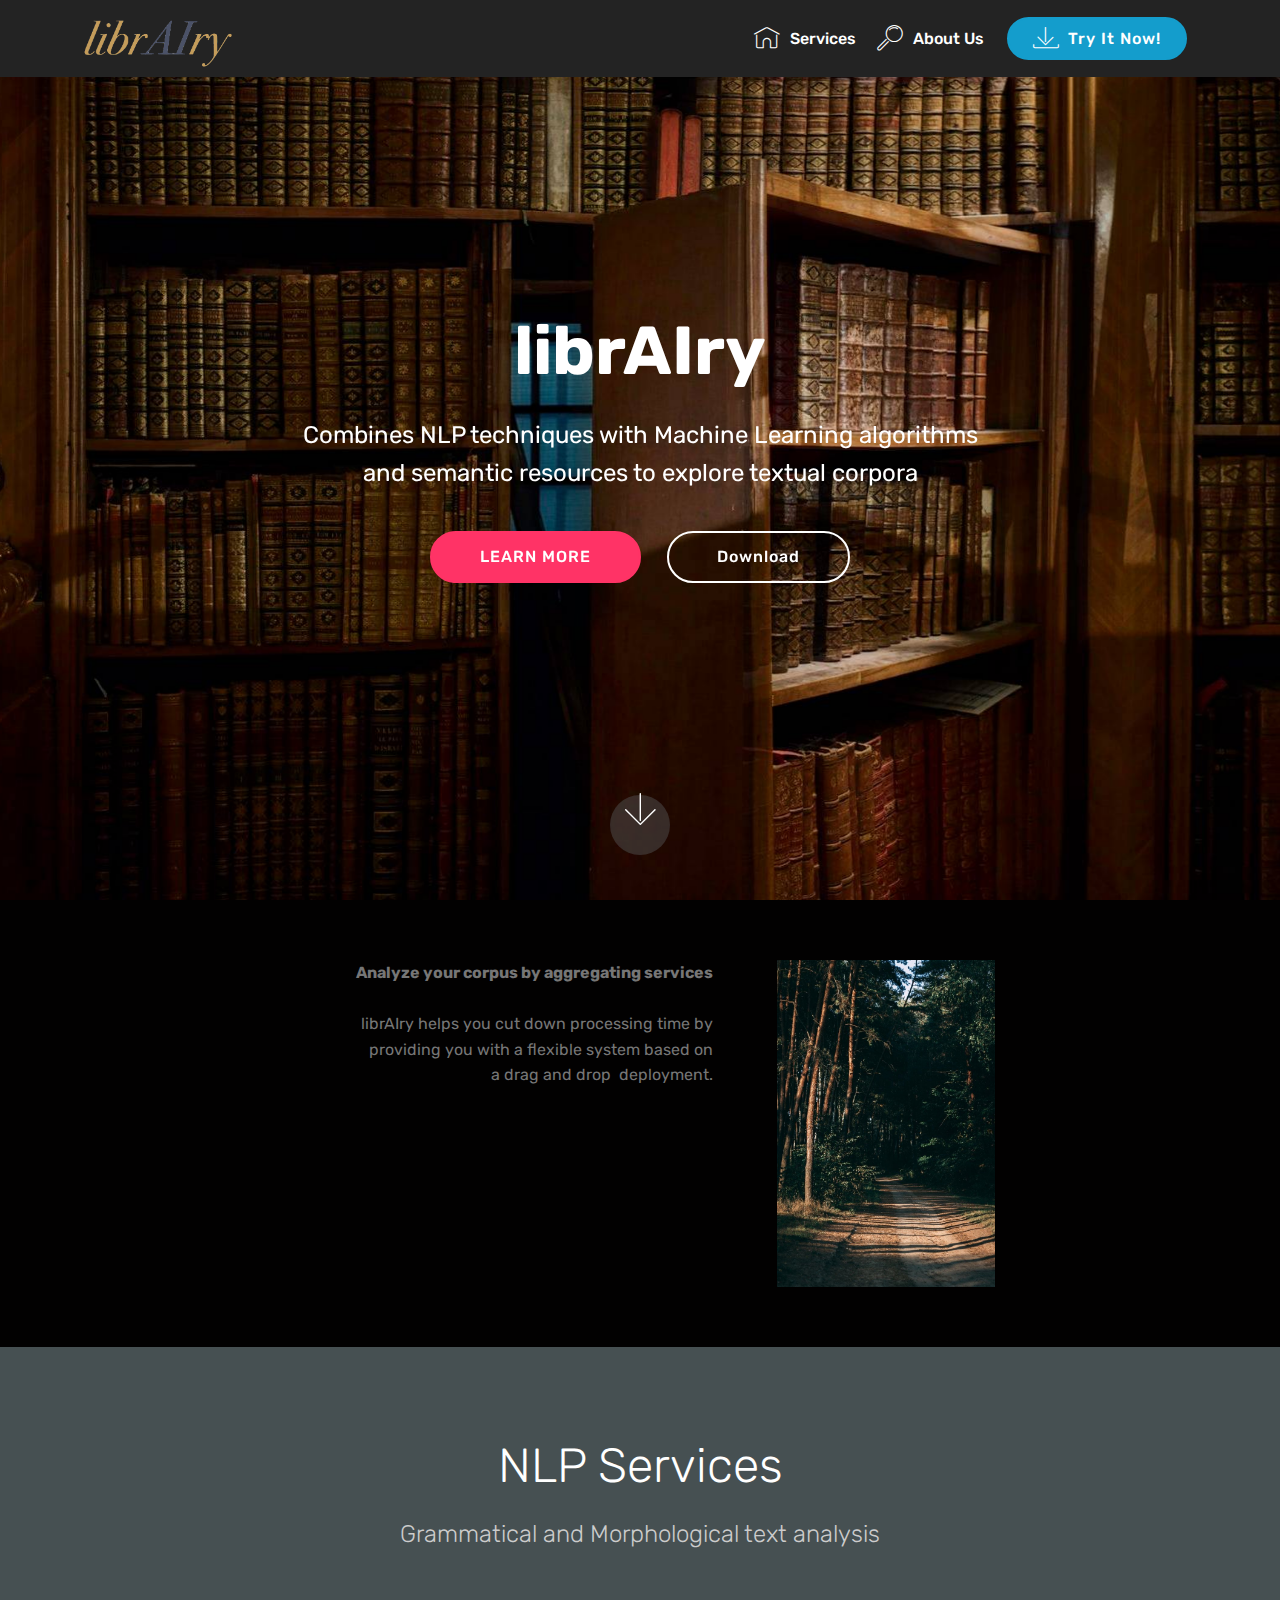
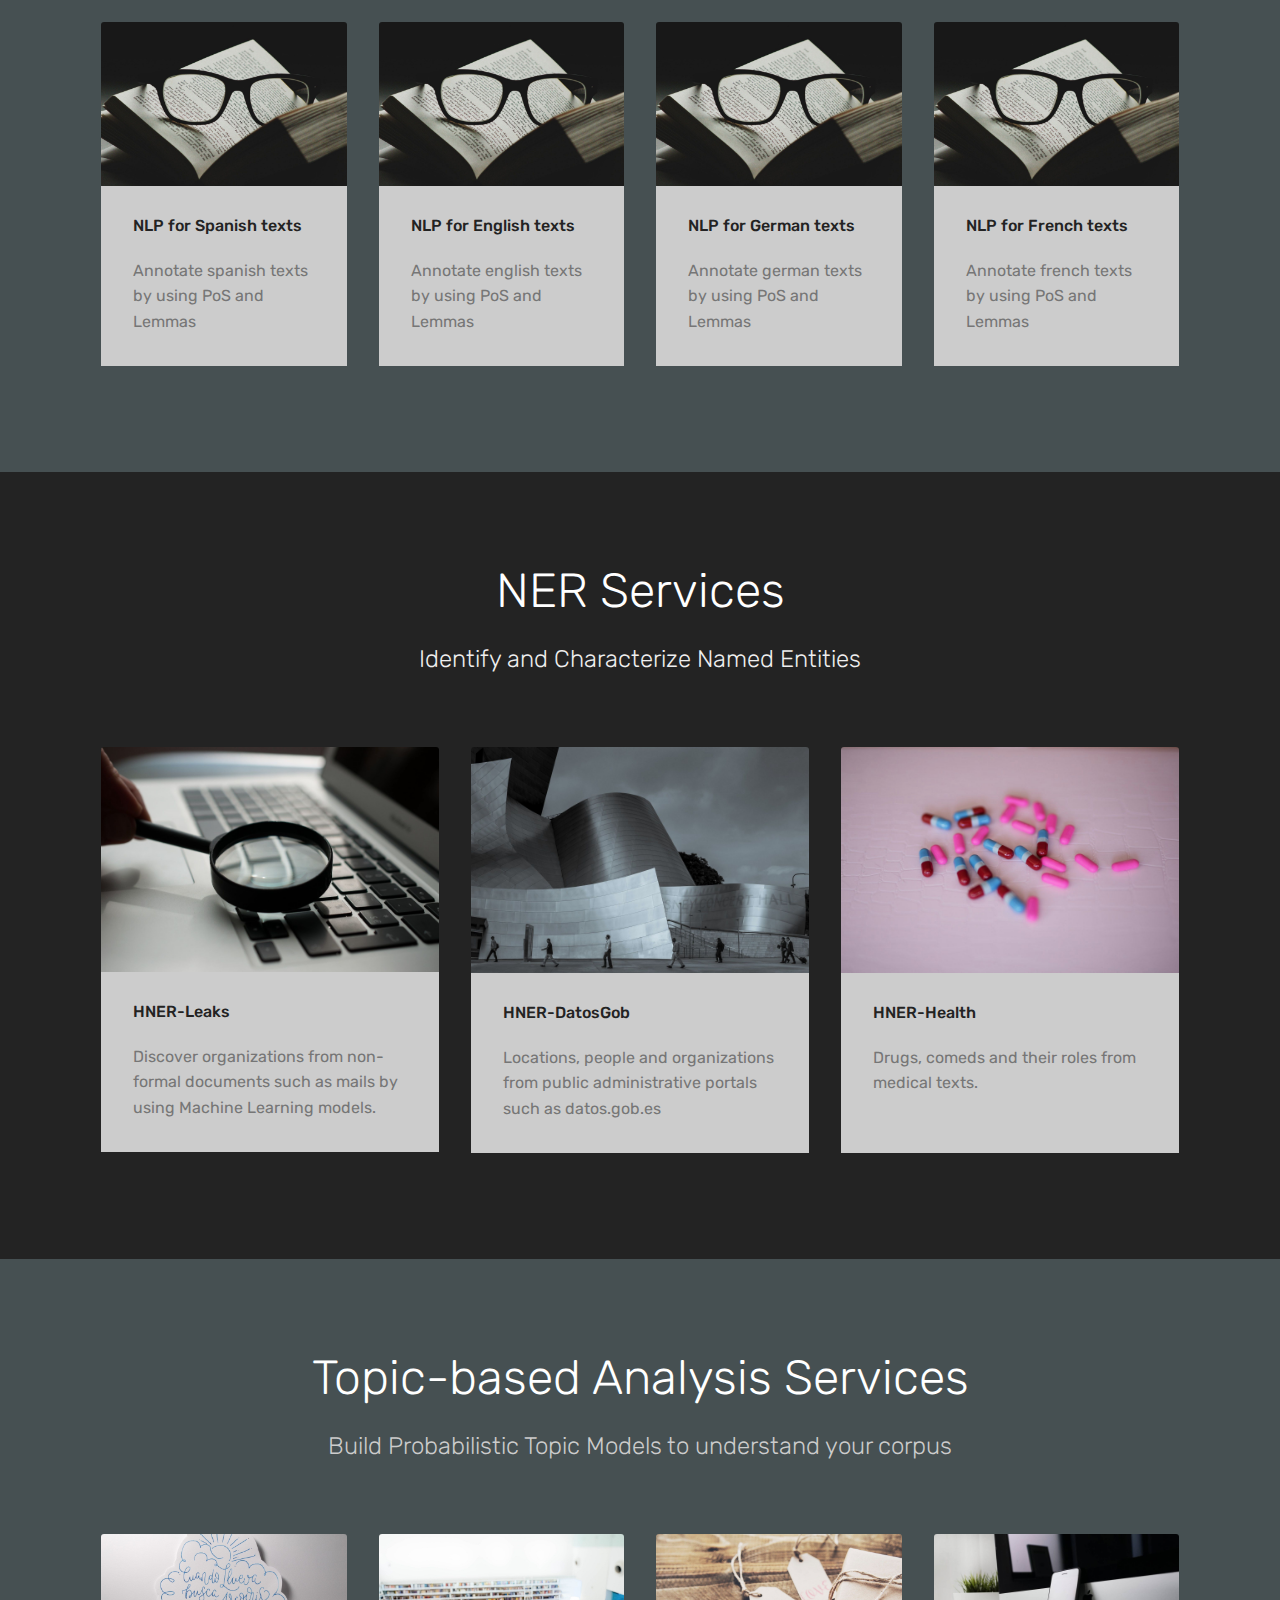
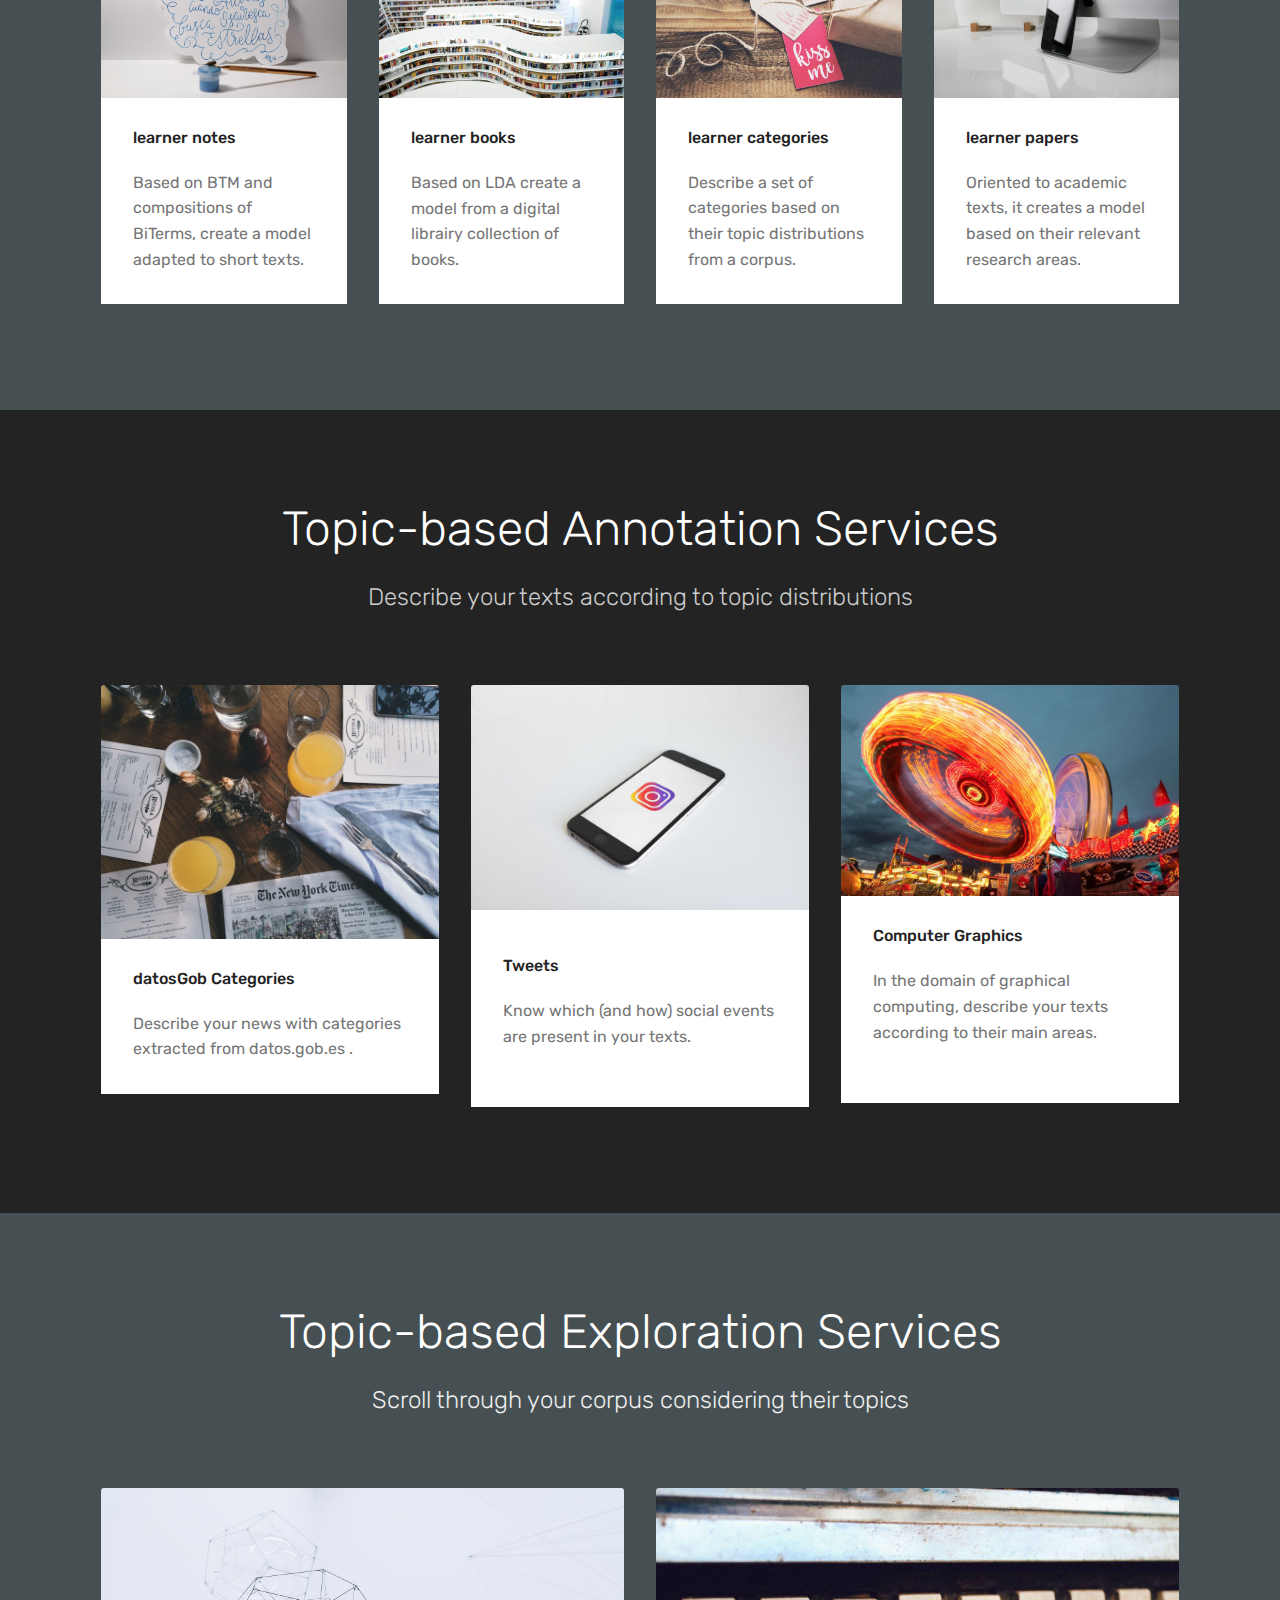
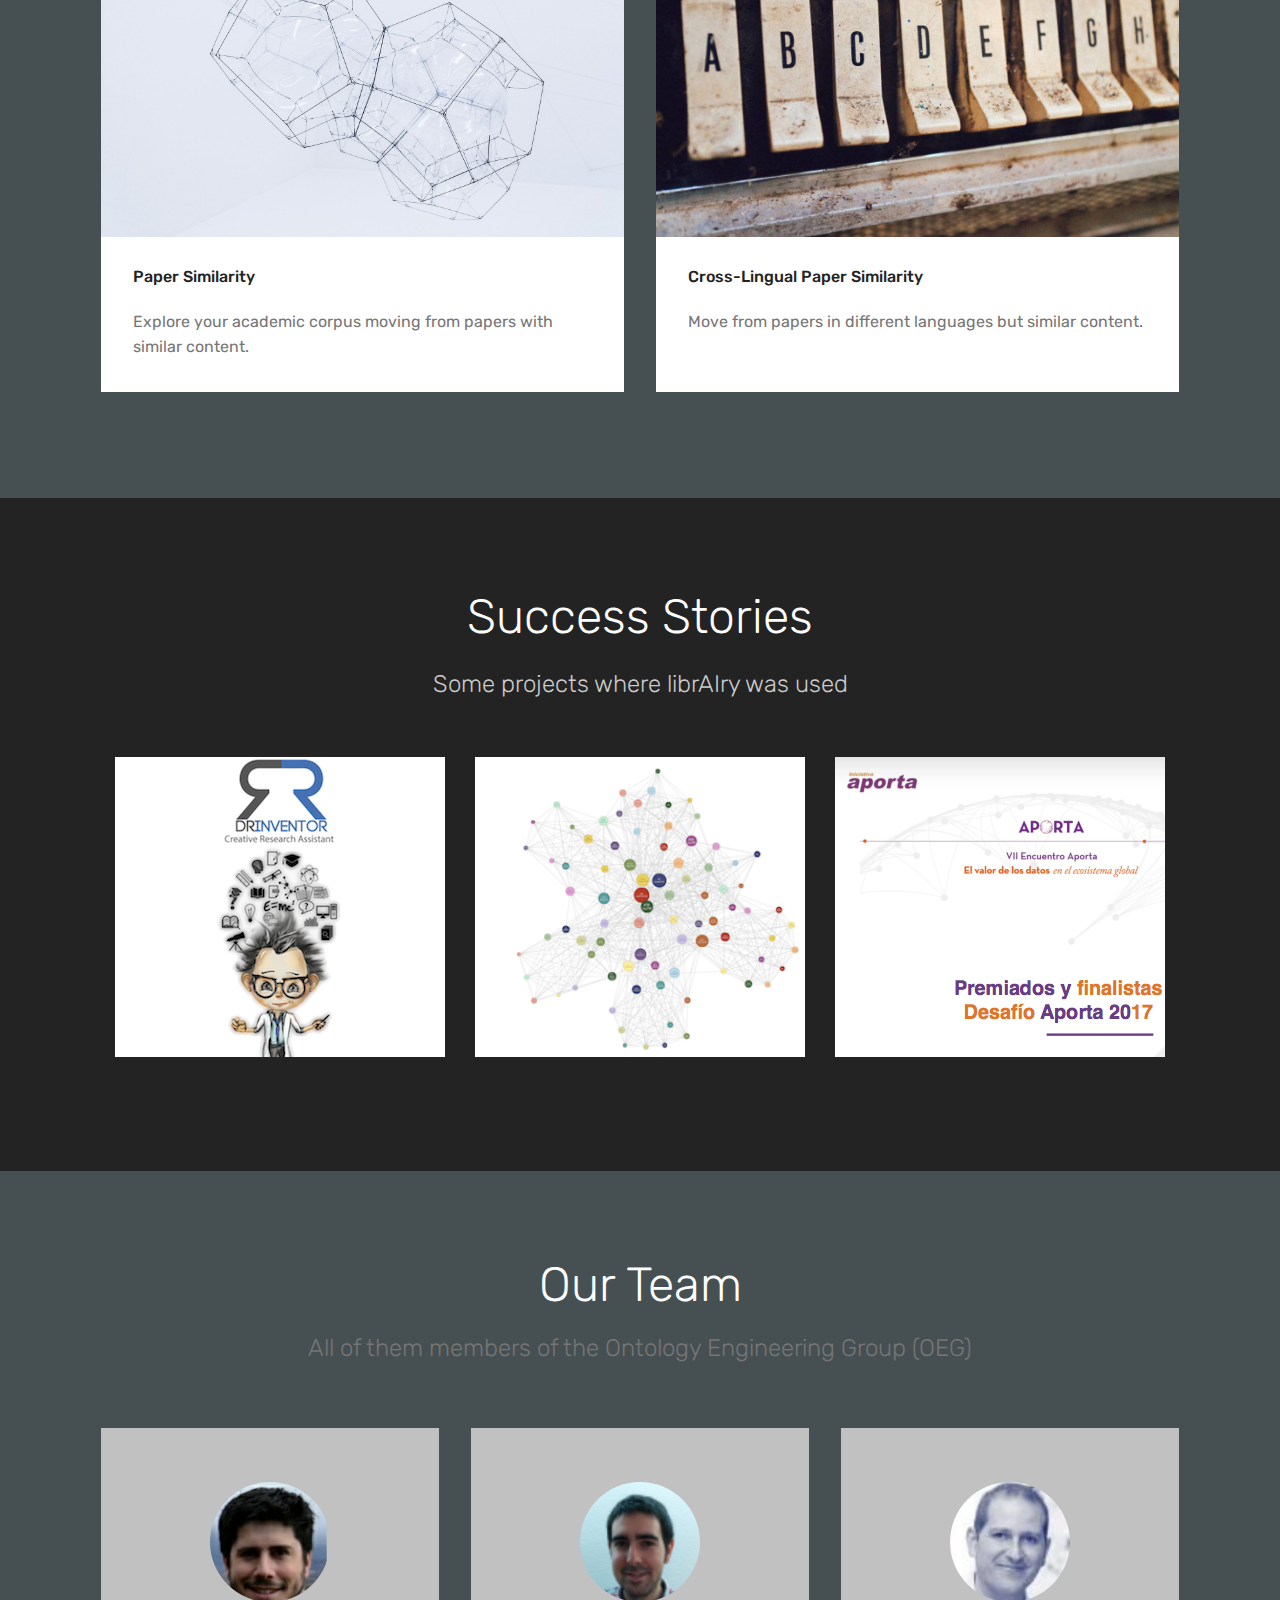
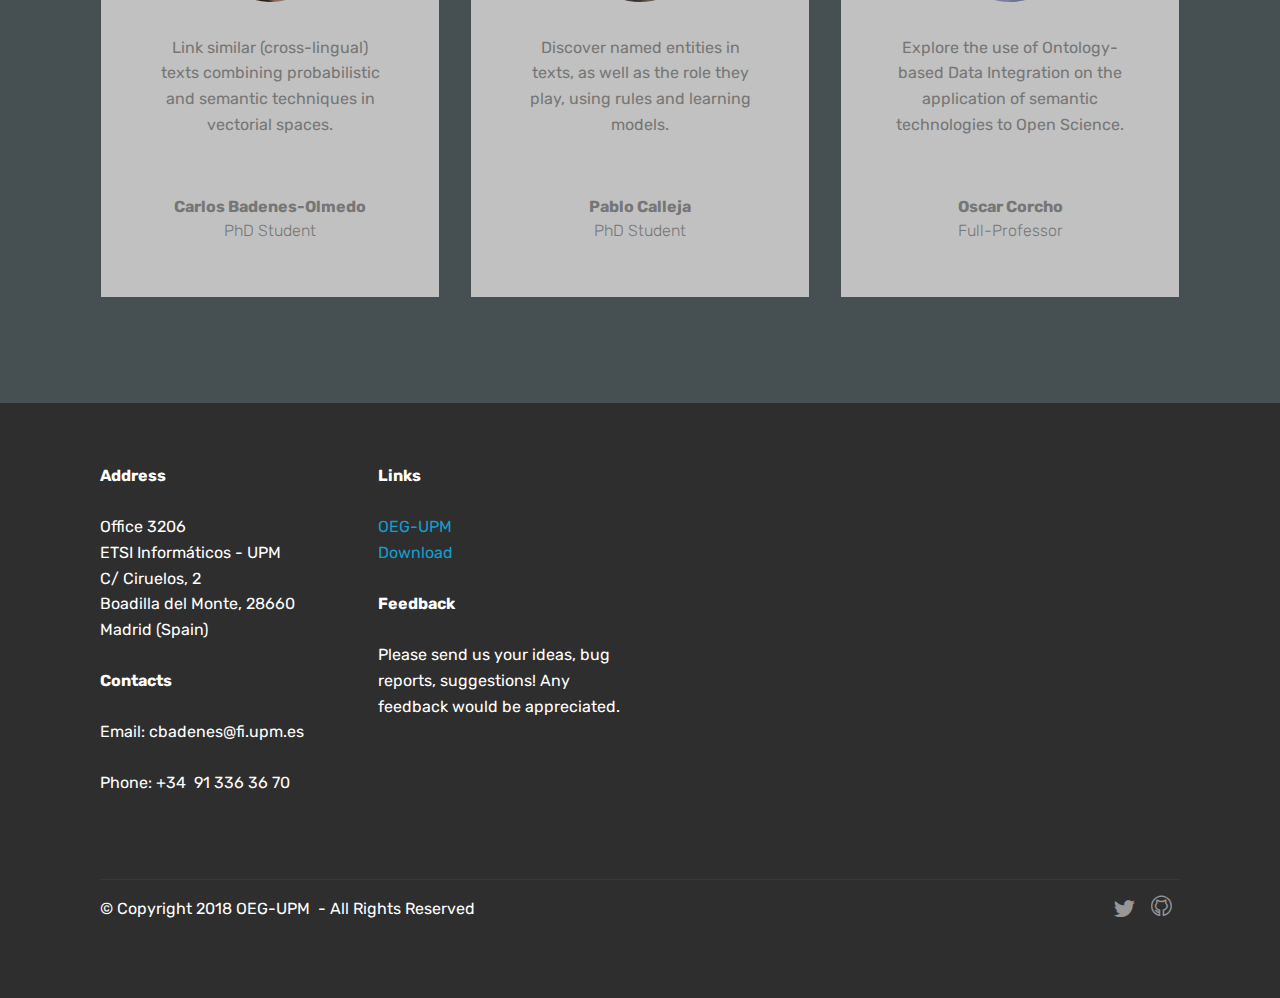
==== commit 6536d1cd: "fixe typo" ====
--- a/html/index.html
+++ b/html/index.html
@@ -68,7 +68,7 @@
     </nav>
 </section>
 
-<section class="engine"><a href="https://mobirise.ws/o">mobile website builder</a></section><section class="cid-qIuxkjRkKR mbr-fullscreen mbr-parallax-background" id="header2-f">
+<section class="engine"><a href="https://mobirise.ws/l">html website builder</a></section><section class="cid-qIuxkjRkKR mbr-fullscreen mbr-parallax-background" id="header2-f">
 
     
 
@@ -444,7 +444,7 @@
     
     <div class="container">
         <h2 class="mbr-section-title pb-3 align-center mbr-fonts-style display-2">
-            Successful Stories</h2>
+            Success Stories</h2>
         <h3 class="mbr-section-subtitle display-5 align-center mbr-fonts-style">
             Some projects where librAIry was used</h3>
 
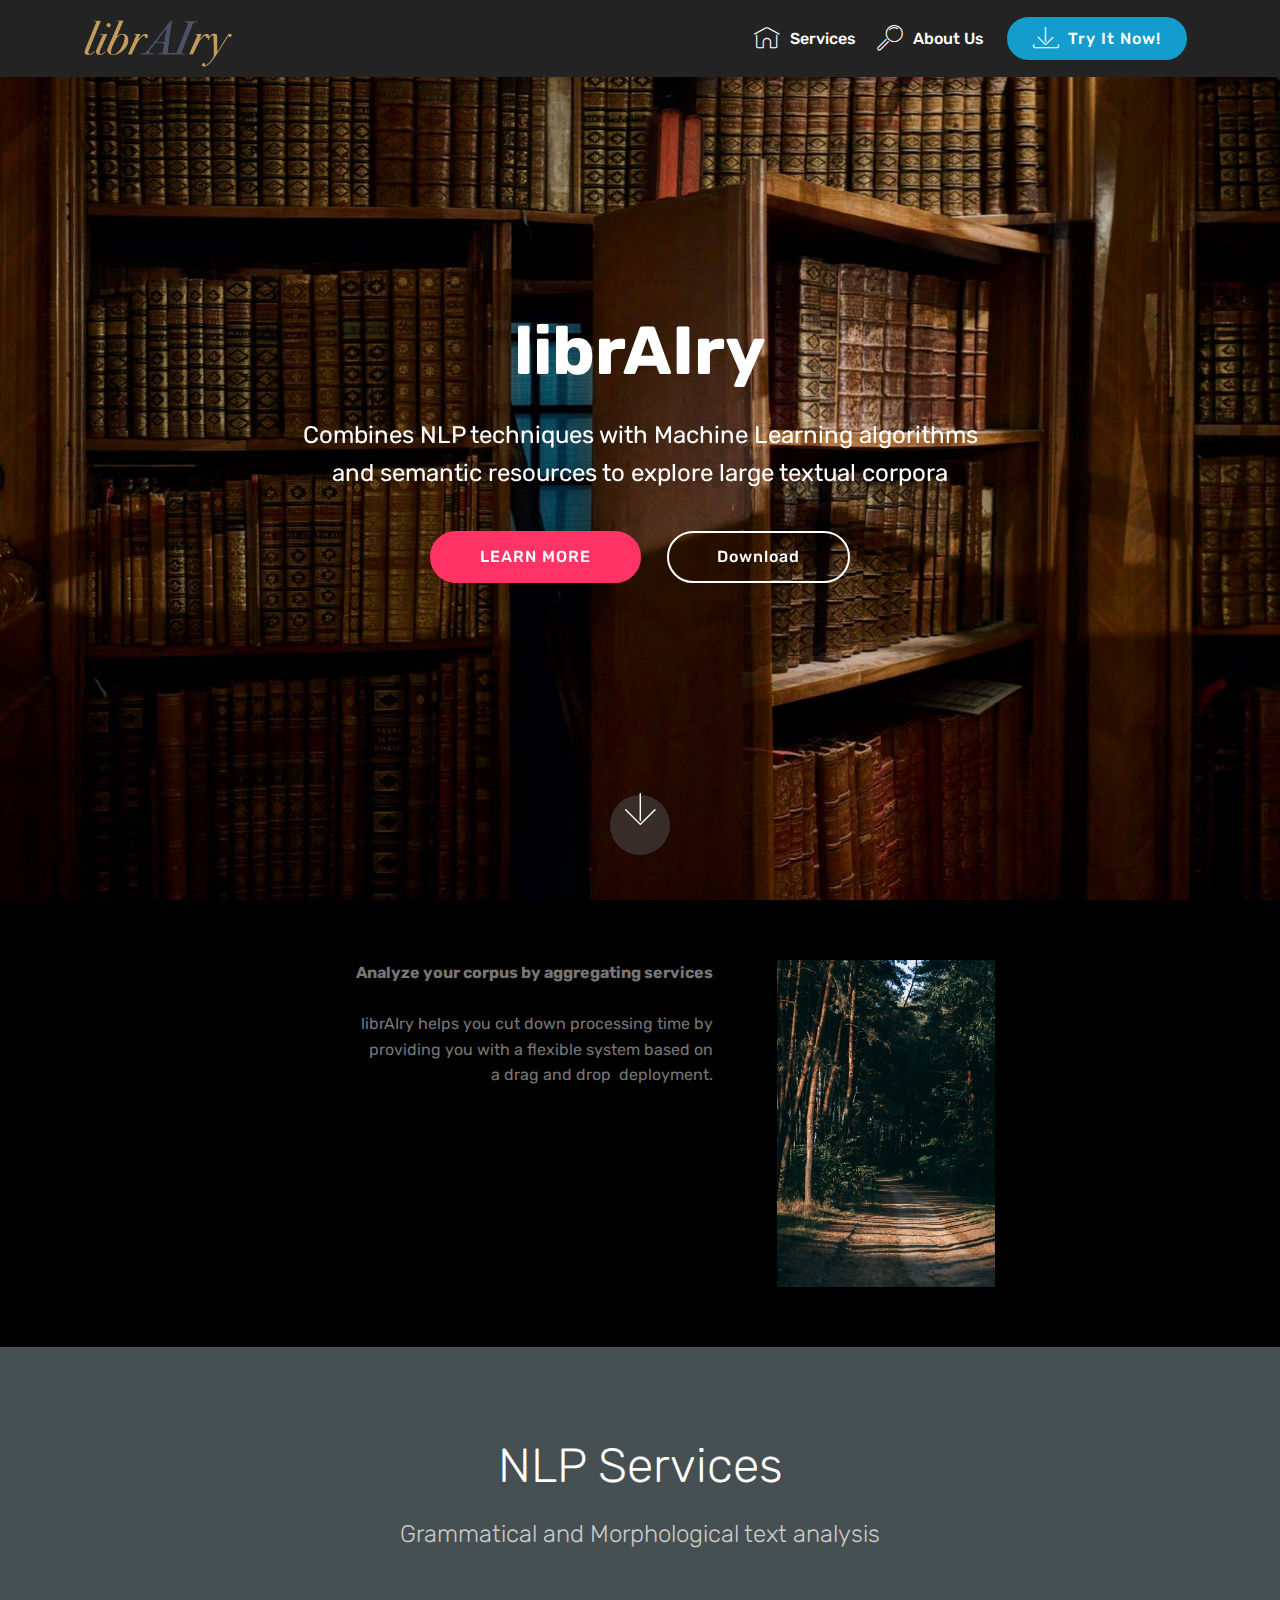
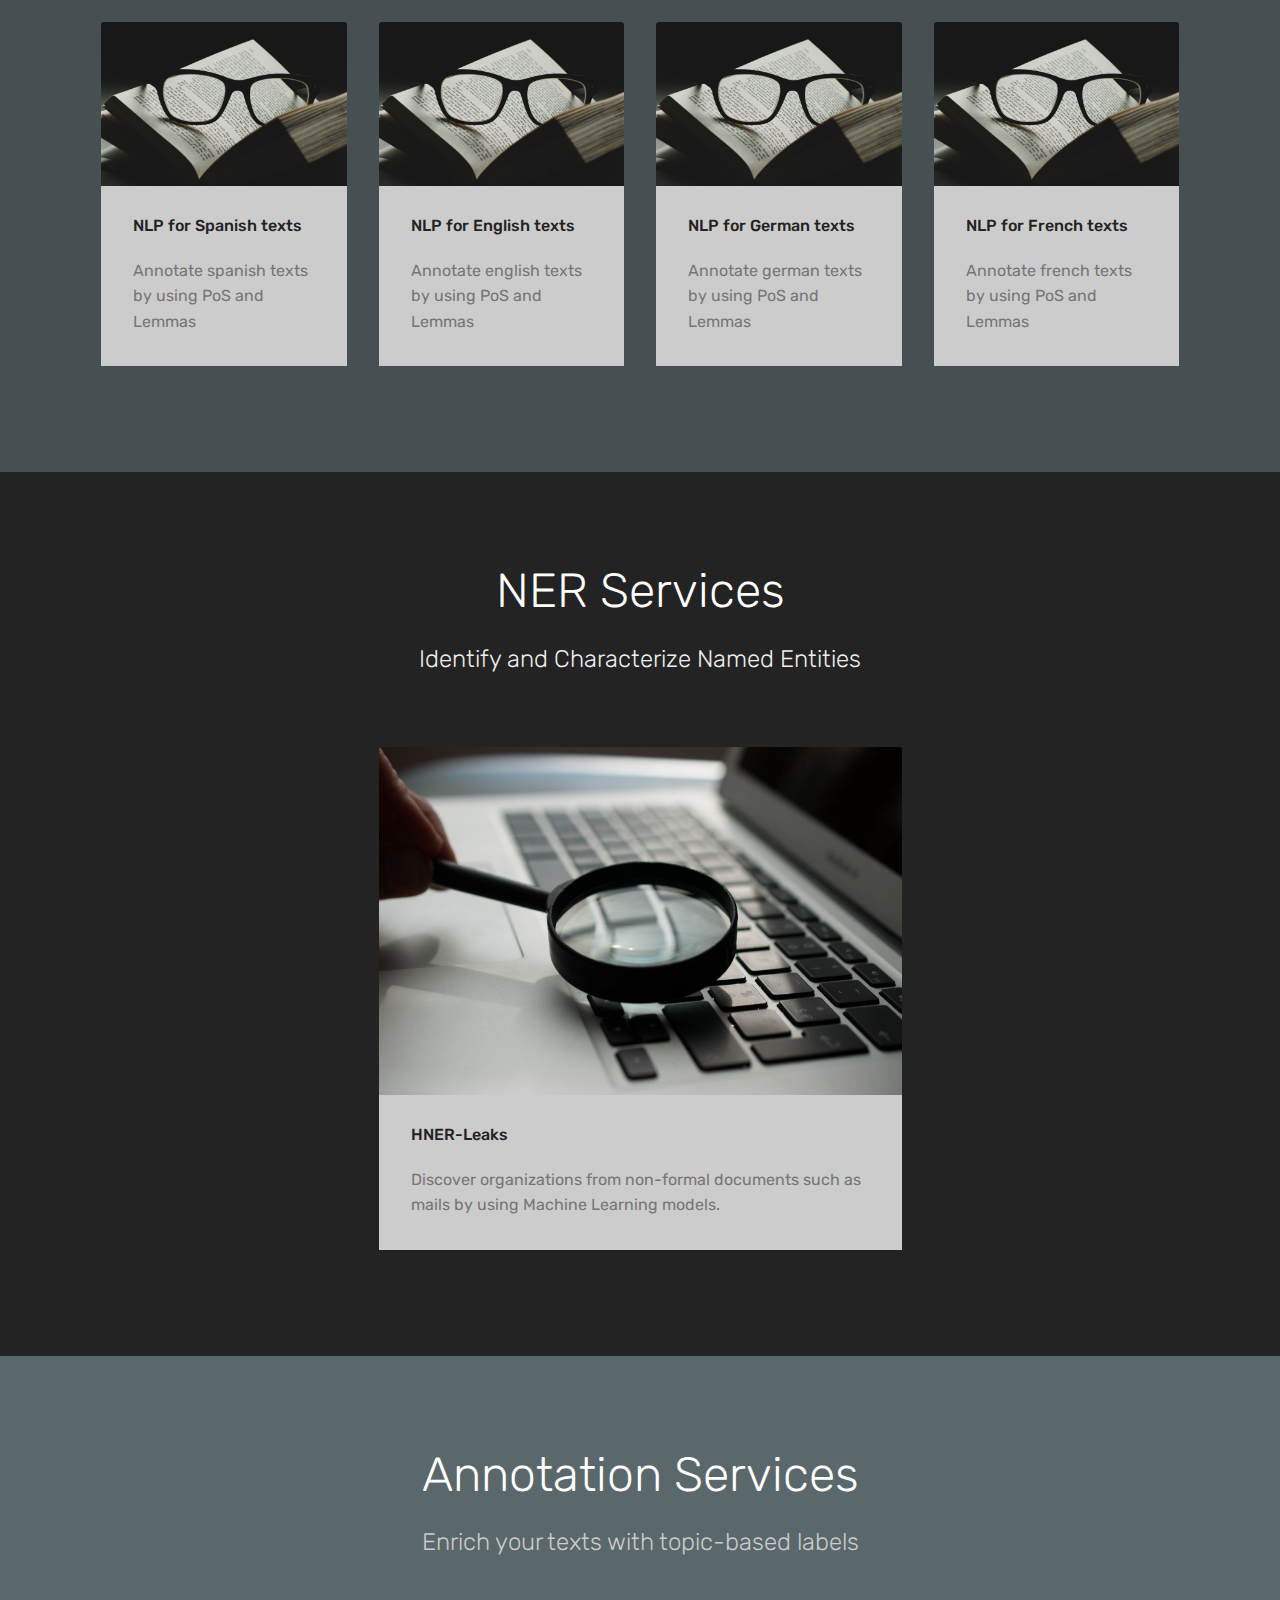
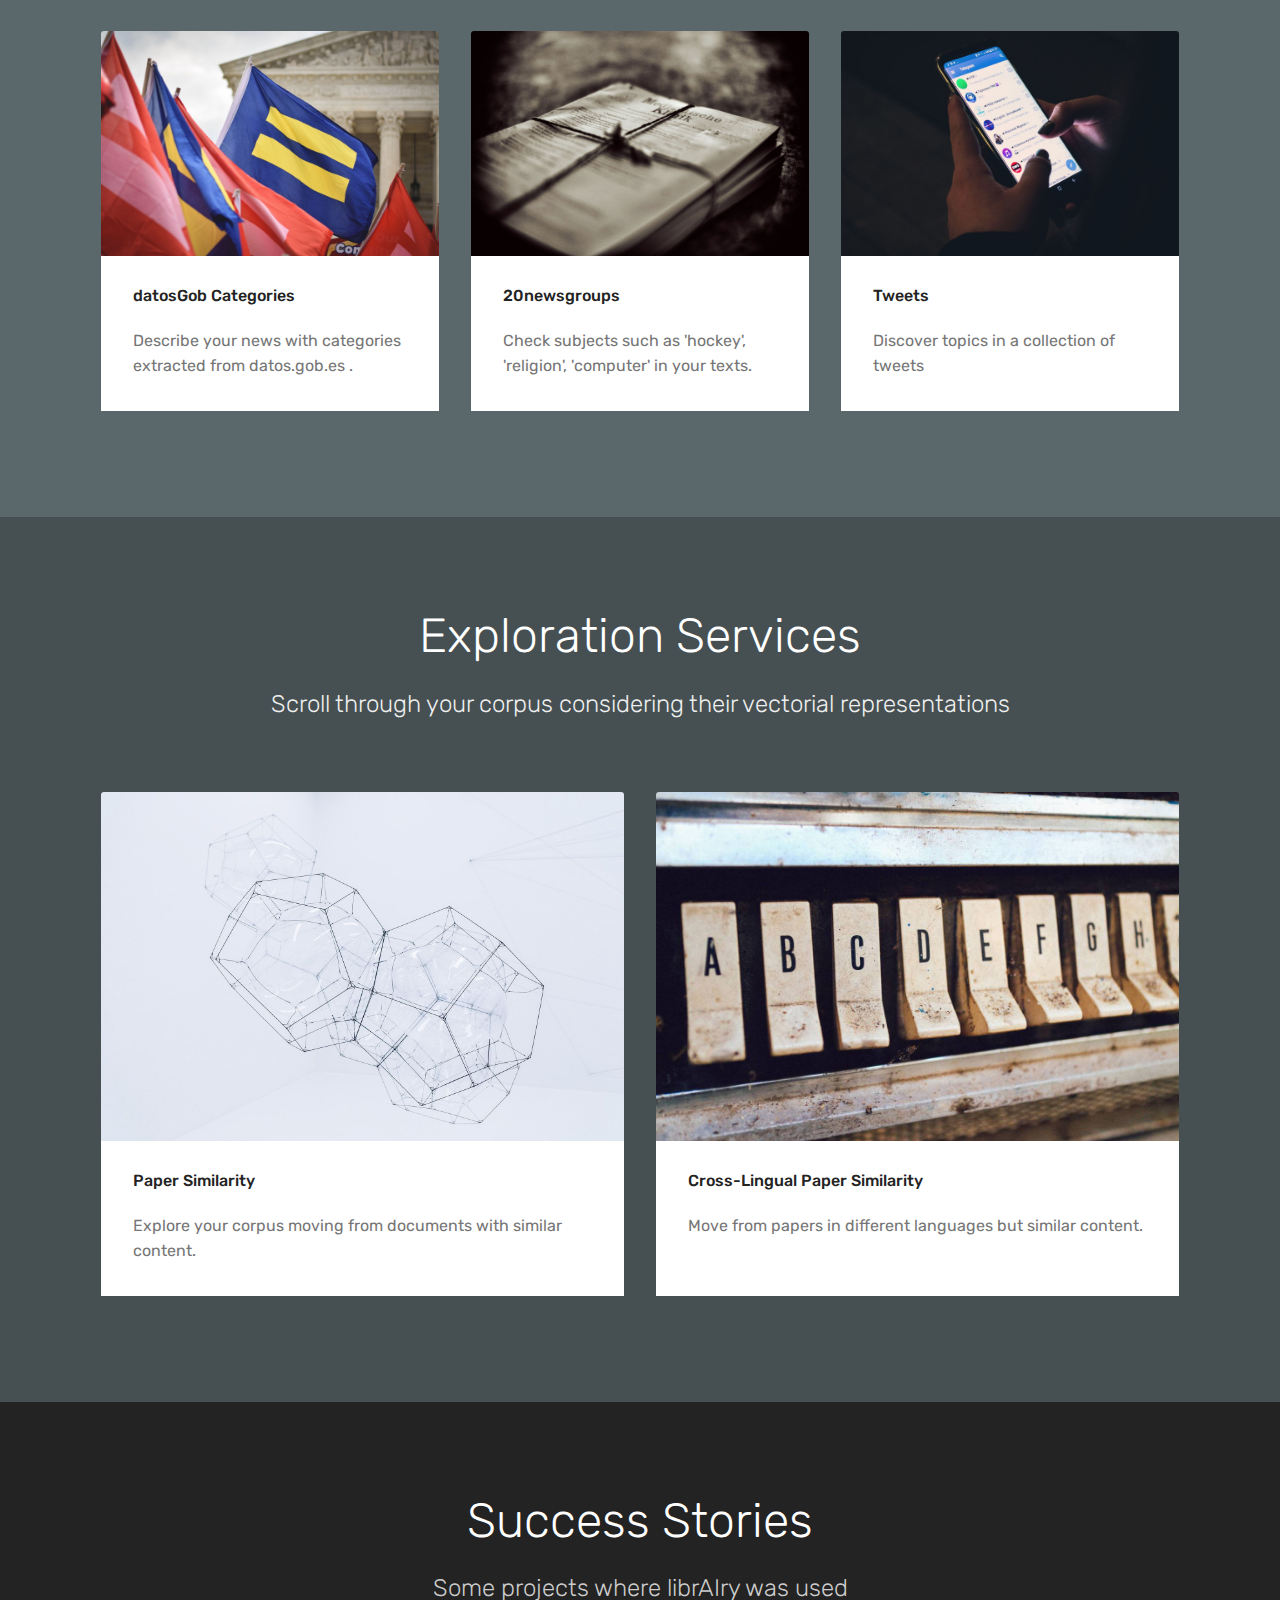
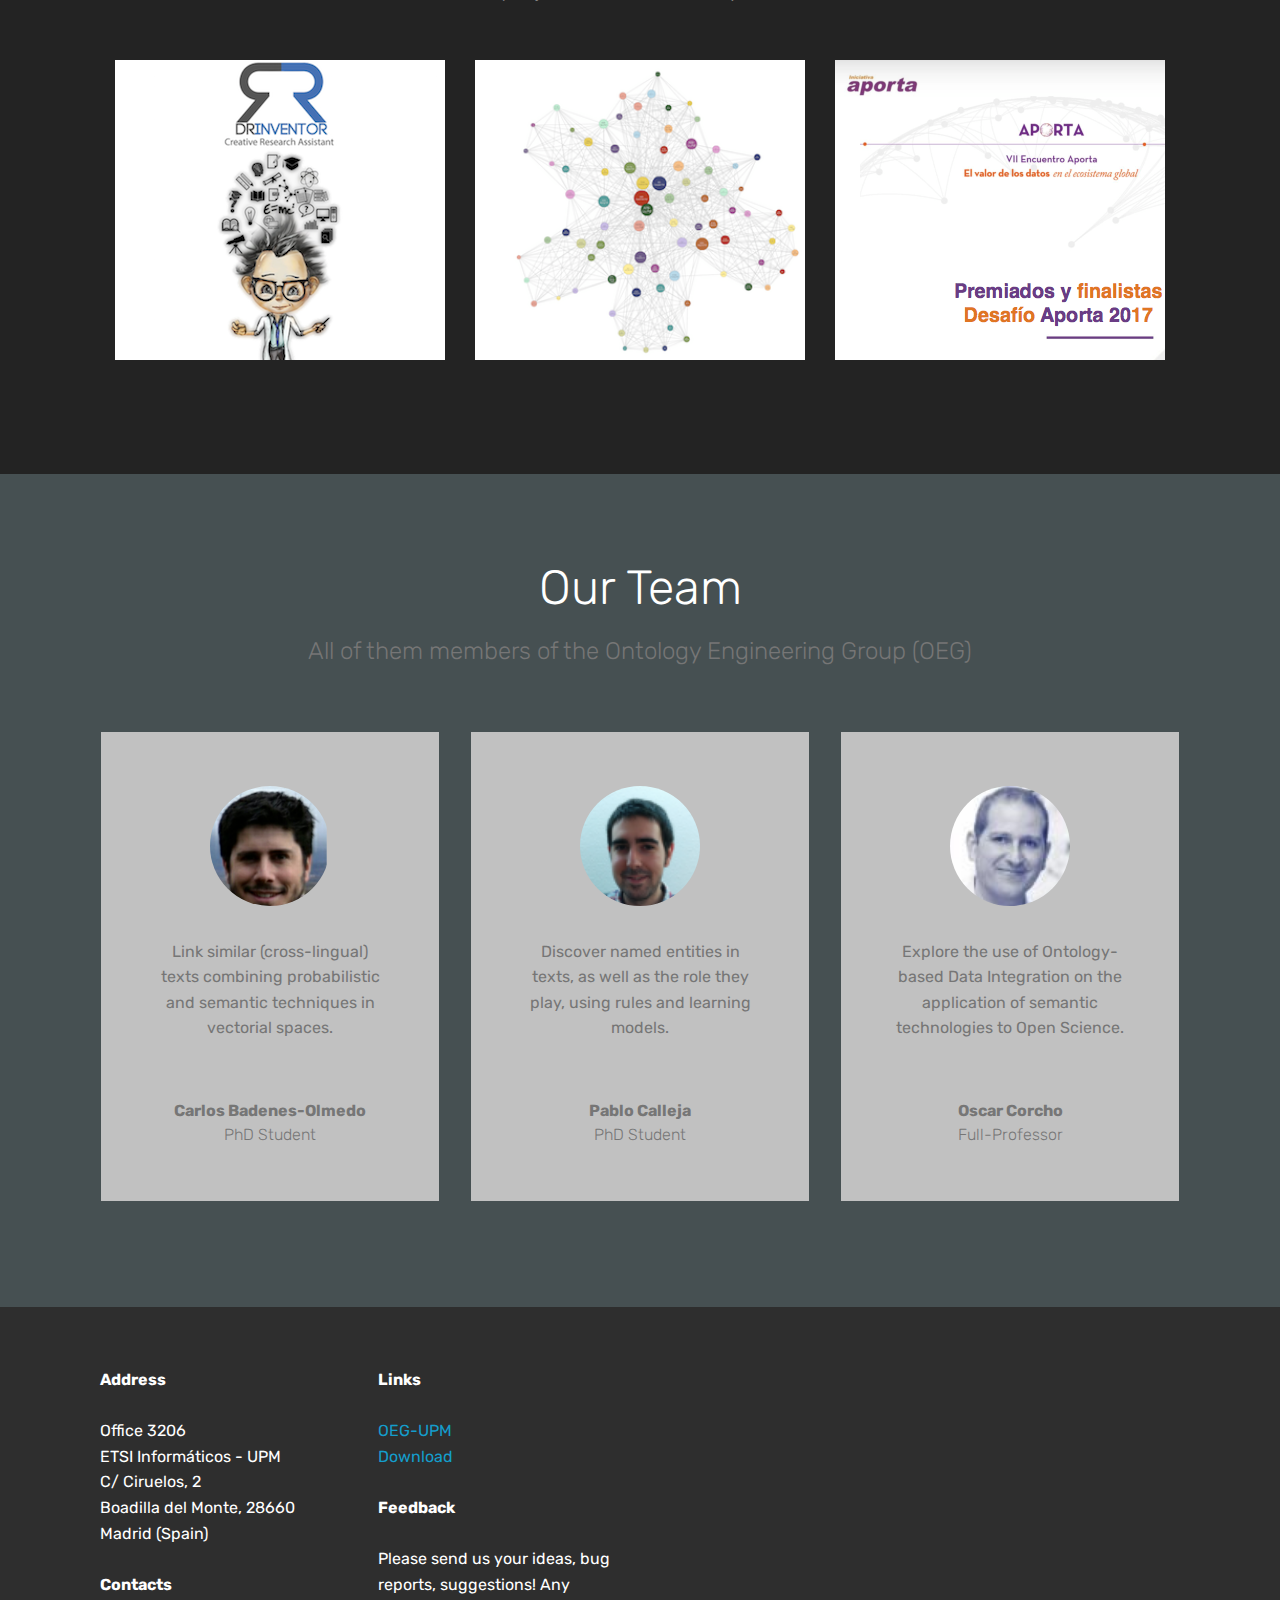
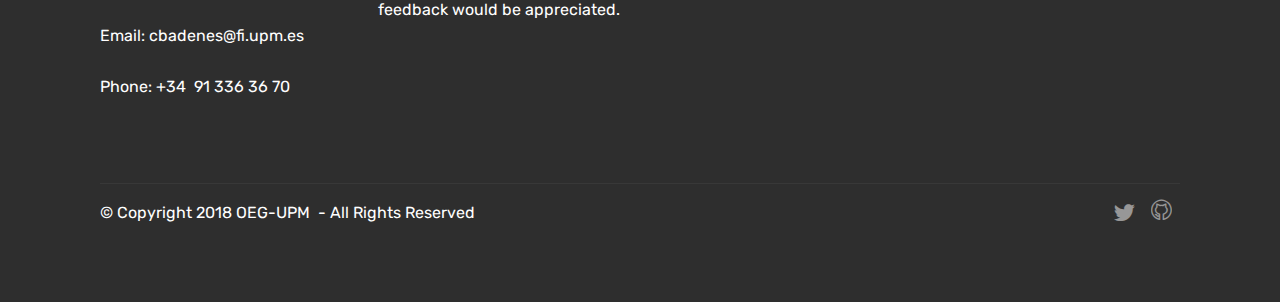
==== commit 0c18ba65: "added 20news model" ====
--- a/html/index.html
+++ b/html/index.html
@@ -68,7 +68,7 @@
     </nav>
 </section>
 
-<section class="engine"><a href="https://mobirise.ws/l">html website builder</a></section><section class="cid-qIuxkjRkKR mbr-fullscreen mbr-parallax-background" id="header2-f">
+<section class="engine"><a href="https://mobirise.ws/j">design own website</a></section><section class="cid-qIuxkjRkKR mbr-fullscreen mbr-parallax-background" id="header2-f">
 
     
 
@@ -81,7 +81,7 @@
                     librAIry</h1>
                 
                 <p class="mbr-text pb-3 mbr-fonts-style display-5">
-                    Combines NLP techniques with Machine Learning algorithms<br>and semantic resources to explore textual corpora</p>
+                    Combines NLP techniques with Machine Learning algorithms<br>and semantic resources to explore large textual corpora</p>
                 <div class="mbr-section-btn"><a class="btn btn-md btn-secondary display-4" href="http://cbadenes.github.io/papers/2017-librairy.pdf" target="_blank">LEARN MORE</a>
                     <a class="btn btn-md btn-white-outline display-4" href="https://hub.docker.com/u/librairy/" target="_blank">Download</a></div>
             </div>
@@ -201,7 +201,7 @@
         <h3 class="mbr-section-subtitle display-5 align-center mbr-fonts-style mbr-light">
             Identify and Characterize Named Entities</h3>
         <div class="media-container-row pt-5 ">
-            <div class="card p-3 col-12 col-md-6 col-lg-4">
+            <div class="card p-3 col-12 col-md-6">
                 <div class="card-wrapper ">
                     <div class="card-img">
                         <div class="mbr-overlay"></div>
@@ -216,136 +216,32 @@
                     </div>
                 </div>
             </div>
-            <div class="card p-3 col-12 col-md-6 col-lg-4">
-                <div class="card-wrapper">
-                    <div class="card-img">
-                        <div class="mbr-overlay"></div>
-                        <div class="mbr-section-btn text-center"><a href="https://github.com/librairy" class="btn btn-info display-4" target="_blank">soon</a></div>
-                        <img src="assets/images/mbr-3-1620x1080.jpg" alt="Mobirise" title="">
-                    </div>
-                    <div class="card-box">
-                        <h4 class="card-title mbr-fonts-style display-7">
-                            HNER-DatosGob</h4>
-                        <p class="mbr-text mbr-fonts-style display-7">
-                           Locations, people and organizations from public administrative portals such as datos.gob.es</p>
-                    </div>
-                </div>
-            </div>
-
-            <div class="card p-3 col-12 col-md-6 col-lg-4">
-                <div class="card-wrapper">
-                    <div class="card-img">
-                        <div class="mbr-overlay"></div>
-                        <div class="mbr-section-btn text-center"><a href="https://github.com/librairy" class="btn btn-info display-4" target="_blank">soon</a></div>
-                        <img src="assets/images/mbr-2-1620x1080.jpg" alt="Mobirise" title="">
-                    </div>
-                    <div class="card-box">
-                        <h4 class="card-title mbr-fonts-style display-7">
-                            HNER-Health</h4>
-                        <p class="mbr-text mbr-fonts-style display-7">
-                            Drugs, comeds and their roles from medical texts.&nbsp;<br><br></p>
-                    </div>
-                </div>
-            </div>
-
-            
-        </div>
-    </div>
-</section>
-
-<section class="features18 popup-btn-cards cid-qIuSwineEd" id="features18-o">
+            
+
+            
+
+            
+        </div>
+    </div>
+</section>
+
+<section class="features18 popup-btn-cards cid-qIuWJMp3vT" id="features18-p">
 
     
 
     
     <div class="container">
         <h2 class="mbr-section-title pb-3 align-center mbr-fonts-style display-2">
-            Topic-based Analysis Services</h2>
+            Annotation Services</h2>
         <h3 class="mbr-section-subtitle display-5 align-center mbr-fonts-style mbr-light">
-            Build Probabilistic Topic Models to understand your corpus</h3>
-        <div class="media-container-row pt-5 ">
-            <div class="card p-3 col-12 col-md-6 col-lg-3">
-                <div class="card-wrapper ">
-                    <div class="card-img">
-                        <div class="mbr-overlay"></div>
-                        <div class="mbr-section-btn text-center"><a href="https://github.com/librairy/learnerTweets-service" class="btn btn-success display-4" target="_blank">run it!<br></a></div>
-                        <img src="assets/images/mbr-4-1620x1080.jpg" alt="Mobirise" title="">
-                    </div>
-                    <div class="card-box">
-                        <h4 class="card-title mbr-fonts-style display-7">
-                            learner notes</h4>
-                        <p class="mbr-text mbr-fonts-style align-left display-7">Based on BTM and compositions of BiTerms, create a model adapted to short texts.<br></p>
-                    </div>
-                </div>
-            </div>
-            <div class="card p-3 col-12 col-md-6 col-lg-3">
-                <div class="card-wrapper">
-                    <div class="card-img">
-                        <div class="mbr-overlay"></div>
-                        <div class="mbr-section-btn text-center"><a href="https://github.com/librairy" class="btn btn-info display-4" target="_blank">soon</a></div>
-                        <img src="assets/images/mbr-1618x1080.jpg" alt="Mobirise" title="">
-                    </div>
-                    <div class="card-box">
-                        <h4 class="card-title mbr-fonts-style display-7">
-                            learner books</h4>
-                        <p class="mbr-text mbr-fonts-style display-7">
-                           Based on LDA create a model from a digital librairy collection of books.</p>
-                    </div>
-                </div>
-            </div>
-
-            <div class="card p-3 col-12 col-md-6 col-lg-3">
-                <div class="card-wrapper">
-                    <div class="card-img">
-                        <div class="mbr-overlay"></div>
-                        <div class="mbr-section-btn text-center"><a href="https://github.com/librairy" class="btn btn-info display-4" target="_blank">soon</a></div>
-                        <img src="assets/images/mbr-5-1620x1080.jpg" alt="Mobirise" title="">
-                    </div>
-                    <div class="card-box">
-                        <h4 class="card-title mbr-fonts-style display-7">
-                            learner categories</h4>
-                        <p class="mbr-text mbr-fonts-style display-7">
-                            Describe a set of categories based on their topic distributions from a corpus.<br></p>
-                    </div>
-                </div>
-            </div>
-
-            <div class="card p-3 col-12 col-md-6 col-lg-3">
-                <div class="card-wrapper">
-                    <div class="card-img">
-                        <div class="mbr-overlay"></div>
-                        <div class="mbr-section-btn text-center"><a href="https://github.com/librairy" class="btn btn-info display-4" target="_blank">soon</a></div>
-                        <img src="assets/images/01.jpg" alt="Mobirise">
-                    </div>
-                    <div class="card-box">
-                        <h4 class="card-title mbr-fonts-style display-7">
-                            learner papers</h4>
-                        <p class="mbr-text mbr-fonts-style display-7">
-                           Oriented to academic texts, it creates a model based on their relevant research areas.<br></p>
-                    </div>
-                </div>
-            </div>
-        </div>
-    </div>
-</section>
-
-<section class="features18 popup-btn-cards cid-qIuWJMp3vT" id="features18-p">
-
-    
-
-    
-    <div class="container">
-        <h2 class="mbr-section-title pb-3 align-center mbr-fonts-style display-2">
-            Topic-based Annotation Services</h2>
-        <h3 class="mbr-section-subtitle display-5 align-center mbr-fonts-style mbr-light">
-            Describe your texts according to topic distributions</h3>
+            Enrich your texts with topic-based labels</h3>
         <div class="media-container-row pt-5 ">
             <div class="card p-3 col-12 col-md-6 col-lg-4">
                 <div class="card-wrapper ">
                     <div class="card-img">
                         <div class="mbr-overlay"></div>
                         <div class="mbr-section-btn text-center"><a href="http://librairy.linkeddata.es/datosgob-model" class="btn btn-success display-4" target="_blank">try it!</a></div>
-                        <img src="assets/images/mbr-1440x1080.jpg" alt="Mobirise" title="">
+                        <img src="assets/images/mbr-12-1620x1080.jpg" alt="Mobirise" title="">
                     </div>
                     <div class="card-box">
                         <h4 class="card-title mbr-fonts-style display-7">
@@ -358,13 +254,12 @@
                 <div class="card-wrapper">
                     <div class="card-img">
                         <div class="mbr-overlay"></div>
-                        <div class="mbr-section-btn text-center"><a href="https://github.com/librairy" class="btn btn-info display-4" target="_blank">soon</a></div>
-                        <img src="assets/images/mbr-10-1620x1080.jpg" alt="Mobirise" title="">
-                    </div>
-                    <div class="card-box">
-                        <h4 class="card-title mbr-fonts-style display-7"><br>Tweets</h4>
-                        <p class="mbr-text mbr-fonts-style display-7">
-                           Know which (and how) social events are present in your texts.<br><br></p>
+                        <div class="mbr-section-btn text-center"><a href="http://librairy.linkeddata.es/20news-model" class="btn btn-success display-4" target="_blank">try it!</a></div>
+                        <img src="assets/images/mbr-11-1620x1080.jpg" alt="Mobirise" title="">
+                    </div>
+                    <div class="card-box">
+                        <h4 class="card-title mbr-fonts-style display-7">20newsgroups</h4>
+                        <p class="mbr-text mbr-fonts-style display-7">Check subjects such as 'hockey', 'religion', 'computer' in your texts.<br></p>
                     </div>
                 </div>
             </div>
@@ -373,14 +268,14 @@
                 <div class="card-wrapper">
                     <div class="card-img">
                         <div class="mbr-overlay"></div>
-                        <div class="mbr-section-btn text-center"><a href="https://github.com/librairy" class="btn btn-info display-4" target="_blank">soon</a></div>
-                        <img src="assets/images/mbr-1728x1080.jpg" alt="Mobirise" title="">
-                    </div>
-                    <div class="card-box">
-                        <h4 class="card-title mbr-fonts-style display-7">
-                            Computer Graphics<br></h4>
-                        <p class="mbr-text mbr-fonts-style display-7">
-                            In the domain of graphical computing, describe your texts according to their main areas.<br><br></p>
+                        <div class="mbr-section-btn text-center"><a href="https://github.com/librairy/learnerTweets-service" class="btn btn-success display-4" target="_blank">run it!</a></div>
+                        <img src="assets/images/mbr-13-1620x1080.jpg" alt="Mobirise" title="">
+                    </div>
+                    <div class="card-box">
+                        <h4 class="card-title mbr-fonts-style display-7">
+                            Tweets<br></h4>
+                        <p class="mbr-text mbr-fonts-style display-7">
+                            Discover topics in a collection of tweets<br></p>
                     </div>
                 </div>
             </div>
@@ -396,22 +291,21 @@
 
     
     <div class="container">
-        <h2 class="mbr-section-title pb-3 align-center mbr-fonts-style display-2">
-            Topic-based Exploration Services</h2>
-        <h3 class="mbr-section-subtitle display-5 align-center mbr-fonts-style mbr-light">Scroll through your corpus considering their topics</h3>
+        <h2 class="mbr-section-title pb-3 align-center mbr-fonts-style display-2">Exploration Services</h2>
+        <h3 class="mbr-section-subtitle display-5 align-center mbr-fonts-style mbr-light">Scroll through your corpus considering their vectorial representations</h3>
         <div class="media-container-row pt-5 ">
             <div class="card p-3 col-12 col-md-6">
                 <div class="card-wrapper ">
                     <div class="card-img">
                         <div class="mbr-overlay"></div>
-                        <div class="mbr-section-btn text-center"><a href="https://github.com/librairy" class="btn btn-info display-4" target="_blank">soon</a></div>
+                        <div class="mbr-section-btn text-center"><a href="https://github.com/librairy/crdc-space" class="btn btn-success display-4" target="_blank">run it!</a></div>
                         <img src="assets/images/mbr-6-1620x1080.jpg" alt="Mobirise" title="">
                     </div>
                     <div class="card-box">
                         <h4 class="card-title mbr-fonts-style display-7">
                             Paper Similarity</h4>
                         <p class="mbr-text mbr-fonts-style align-left display-7">
-                            Explore your academic corpus moving from papers with similar content.<br></p>
+                            Explore your corpus moving from documents with similar content.<br></p>
                     </div>
                 </div>
             </div>
--- a/html/assets/mobirise/css/mbr-additional.css
+++ b/html/assets/mobirise/css/mbr-additional.css
@@ -1951,97 +1951,10 @@
 .cid-qIuOleN3lu .mbr-section-title {
   color: #ffffff;
 }
-.cid-qIuSwineEd {
-  padding-top: 90px;
-  padding-bottom: 90px;
-  background-color: #465052;
-}
-.cid-qIuSwineEd .mbr-section-subtitle {
-  color: #cccccc;
-}
-.cid-qIuSwineEd .mbr-text {
-  color: #767676;
-}
-.cid-qIuSwineEd .card {
-  display: flex;
-  position: relative;
-  justify-content: center;
-}
-.cid-qIuSwineEd .card-wrapper {
-  height: 100%;
-  box-shadow: 0px 0px 0px 0px rgba(0, 0, 0, 0);
-  transition: box-shadow 0.3s;
-}
-.cid-qIuSwineEd .card-wrapper .card-img {
-  display: flex;
-  flex-direction: column;
-  align-items: center;
-  justify-content: center;
-  position: relative;
-  overflow: hidden;
-  border-bottom-right-radius: 0;
-  border-bottom-left-radius: 0;
-}
-.cid-qIuSwineEd .card-wrapper .card-img .mbr-overlay {
-  background-color: #efefef;
-  display: none;
-  transition: opacity .3s;
-}
-.cid-qIuSwineEd .card-wrapper .card-img .mbr-section-btn {
-  display: flex;
-  position: absolute;
-  transition: opacity .3s;
-  width: 100%;
-  margin: auto;
-  left: 0;
-  justify-content: center;
-  align-items: center;
-}
-.cid-qIuSwineEd .card-wrapper .card-img img {
-  width: 100%;
-  height: 100%;
-}
-.cid-qIuSwineEd .card-wrapper .card-box {
-  background-color: #ffffff;
-  padding: 0 2rem 2rem 2rem;
-  border-bottom-left-radius: 0;
-  border-bottom-right-radius: 0;
-}
-.cid-qIuSwineEd .card-wrapper .card-box h4 {
-  font-weight: 500;
-  margin-bottom: 0;
-  padding-top: 2rem;
-}
-.cid-qIuSwineEd .card-wrapper .card-box p {
-  margin-bottom: 0;
-  padding-top: 1.5rem;
-}
-.cid-qIuSwineEd .card-wrapper:hover {
-  box-shadow: 0px 0px 30px 0px rgba(0, 0, 0, 0.05);
-  transition: box-shadow 0.3s;
-}
-.cid-qIuSwineEd .popup-btn .mbr-overlay {
-  display: block !important;
-  opacity: 0;
-}
-.cid-qIuSwineEd .popup-btn .mbr-section-btn {
-  height: 100%;
-  display: flex !important;
-  opacity: 0;
-}
-.cid-qIuSwineEd .popup-btn:hover .mbr-overlay {
-  opacity: .5;
-}
-.cid-qIuSwineEd .popup-btn:hover .mbr-section-btn {
-  opacity: 1;
-}
-.cid-qIuSwineEd .mbr-section-title {
-  color: #ffffff;
-}
 .cid-qIuWJMp3vT {
   padding-top: 90px;
   padding-bottom: 90px;
-  background-color: #232323;
+  background-color: #5b686b;
 }
 .cid-qIuWJMp3vT .mbr-section-subtitle {
   color: #cccccc;
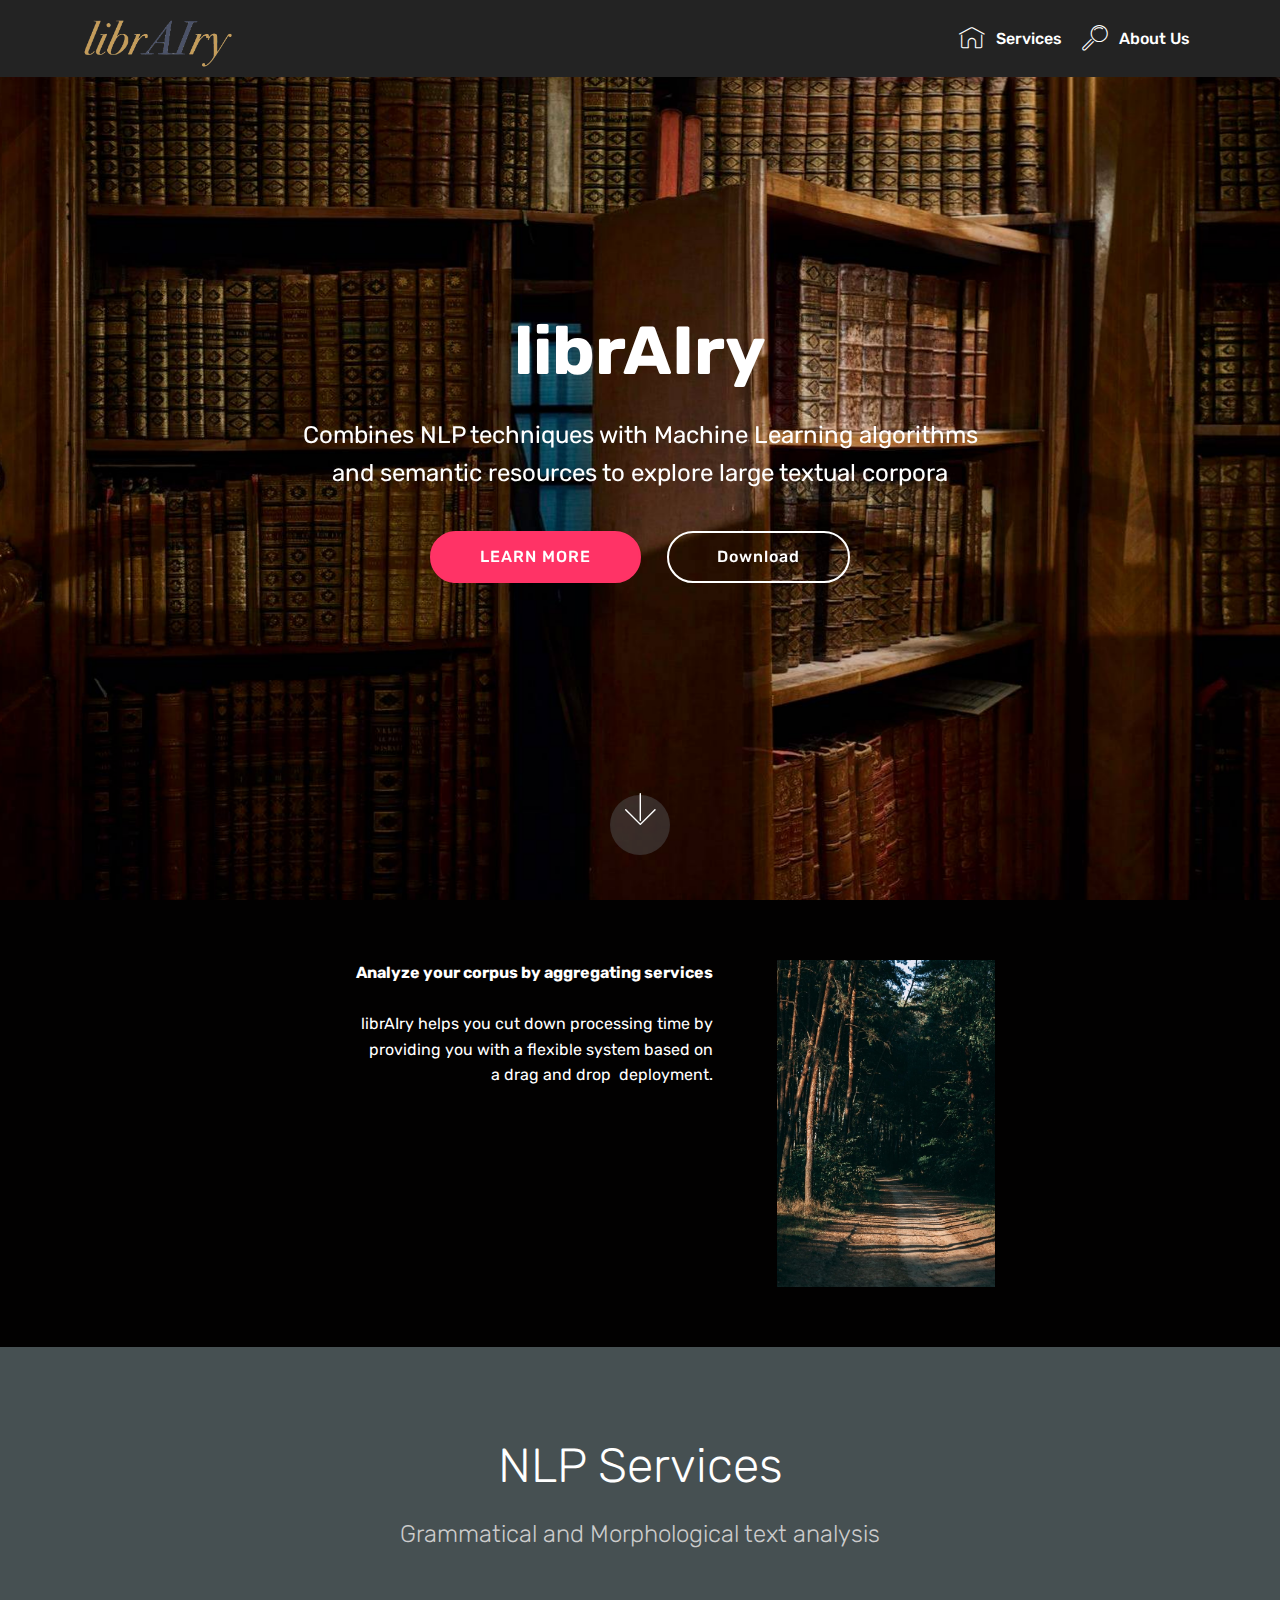
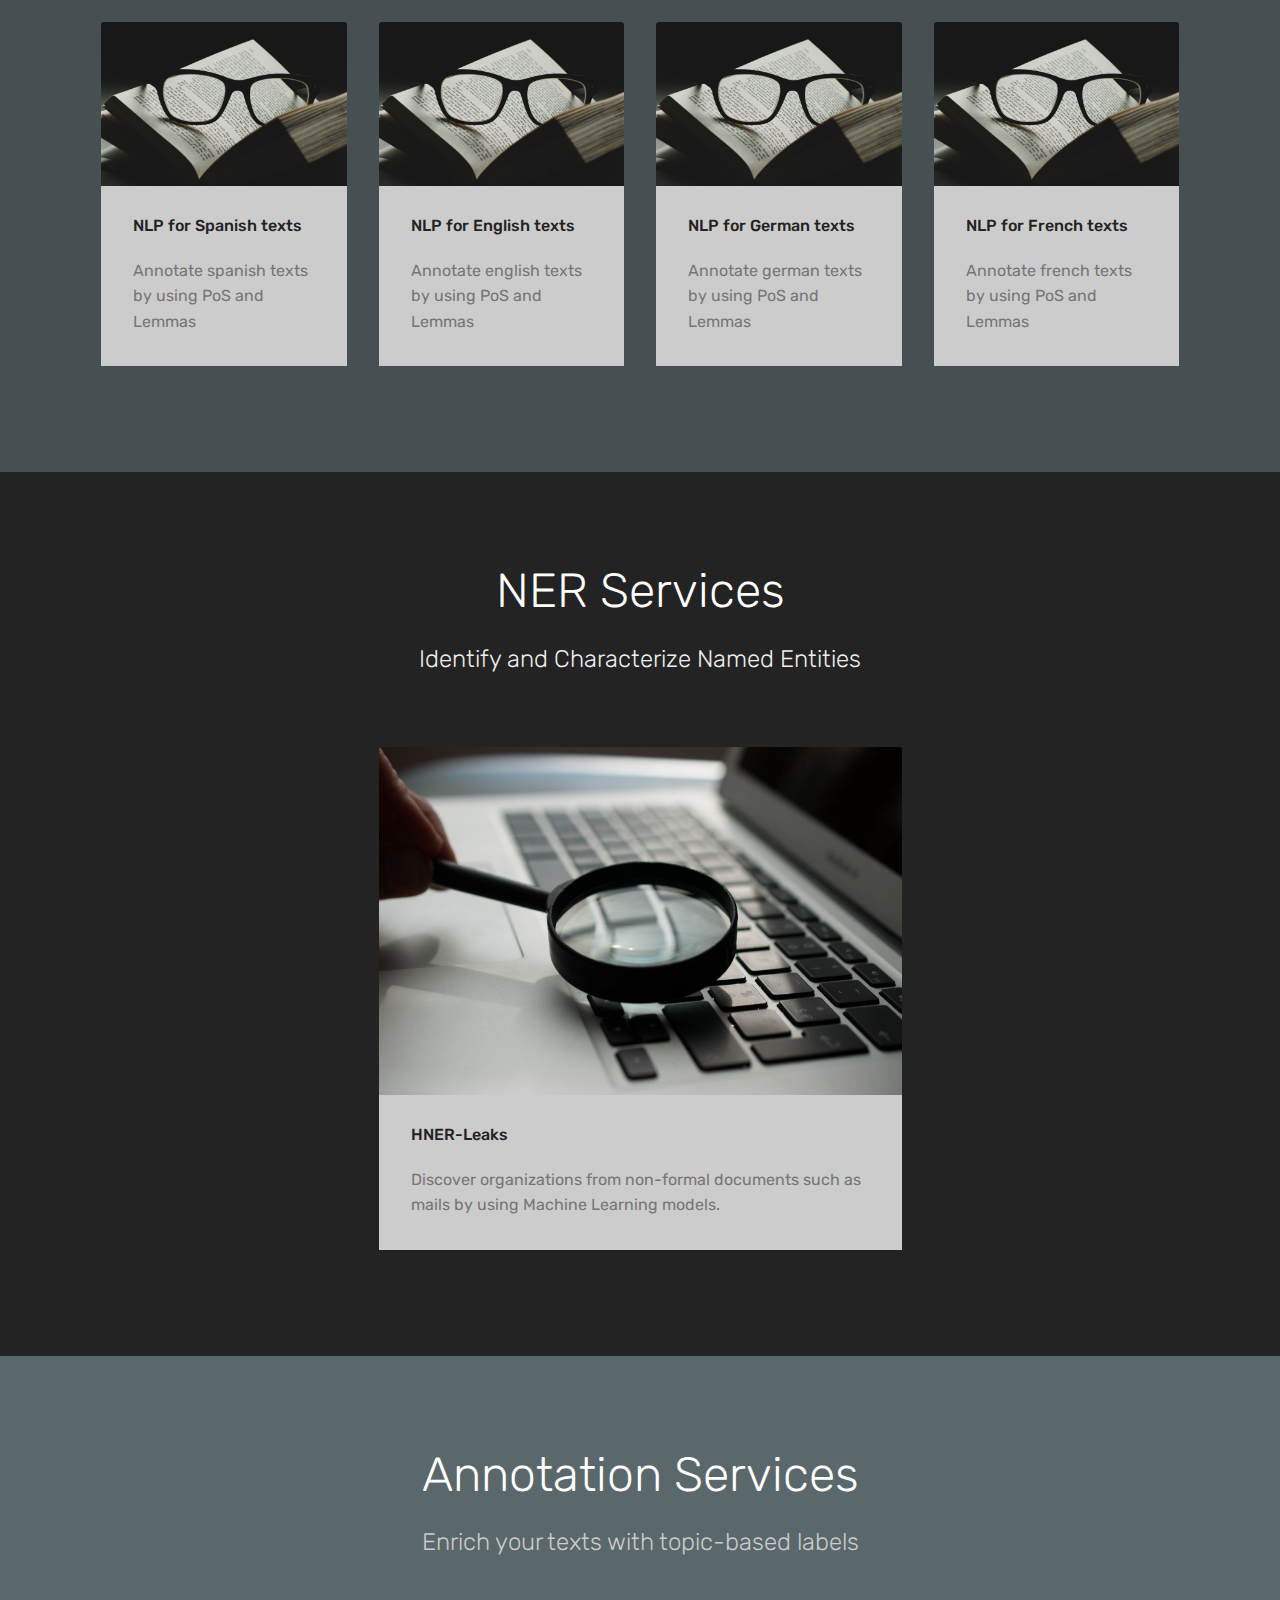
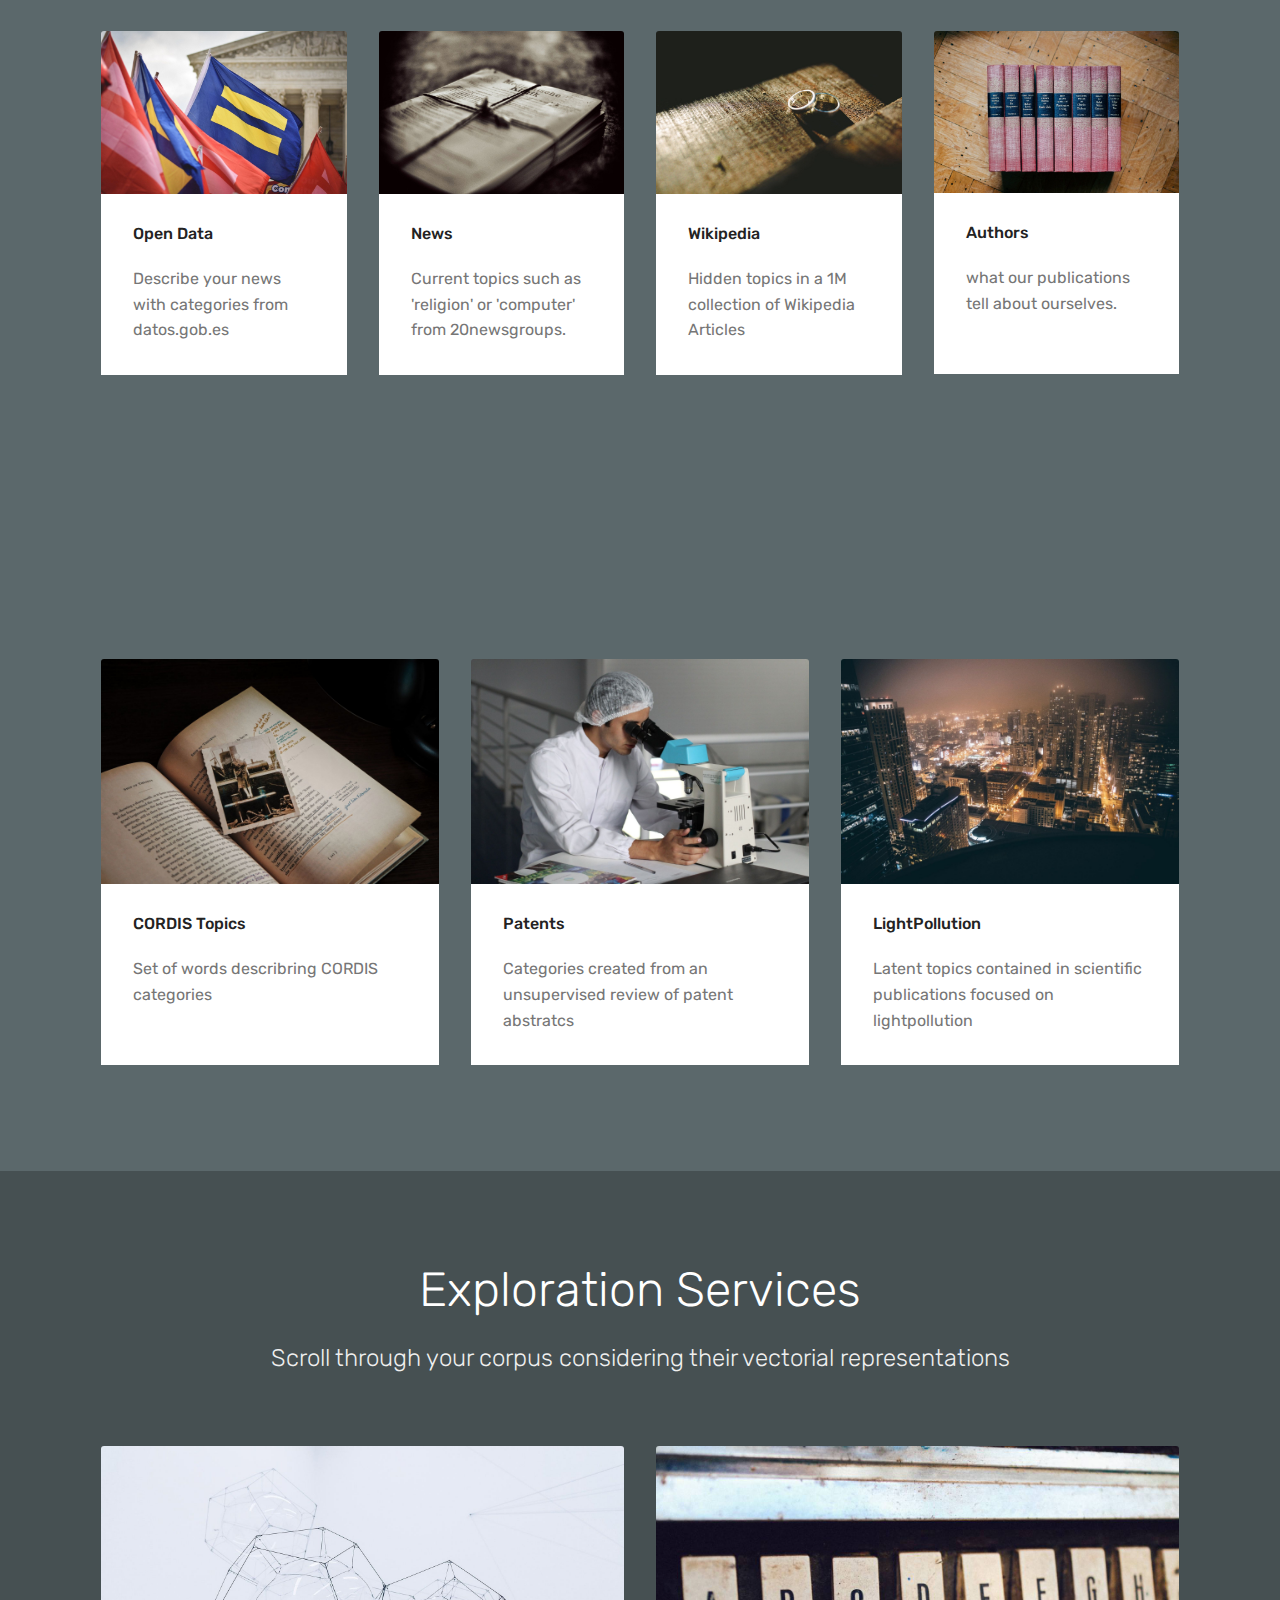
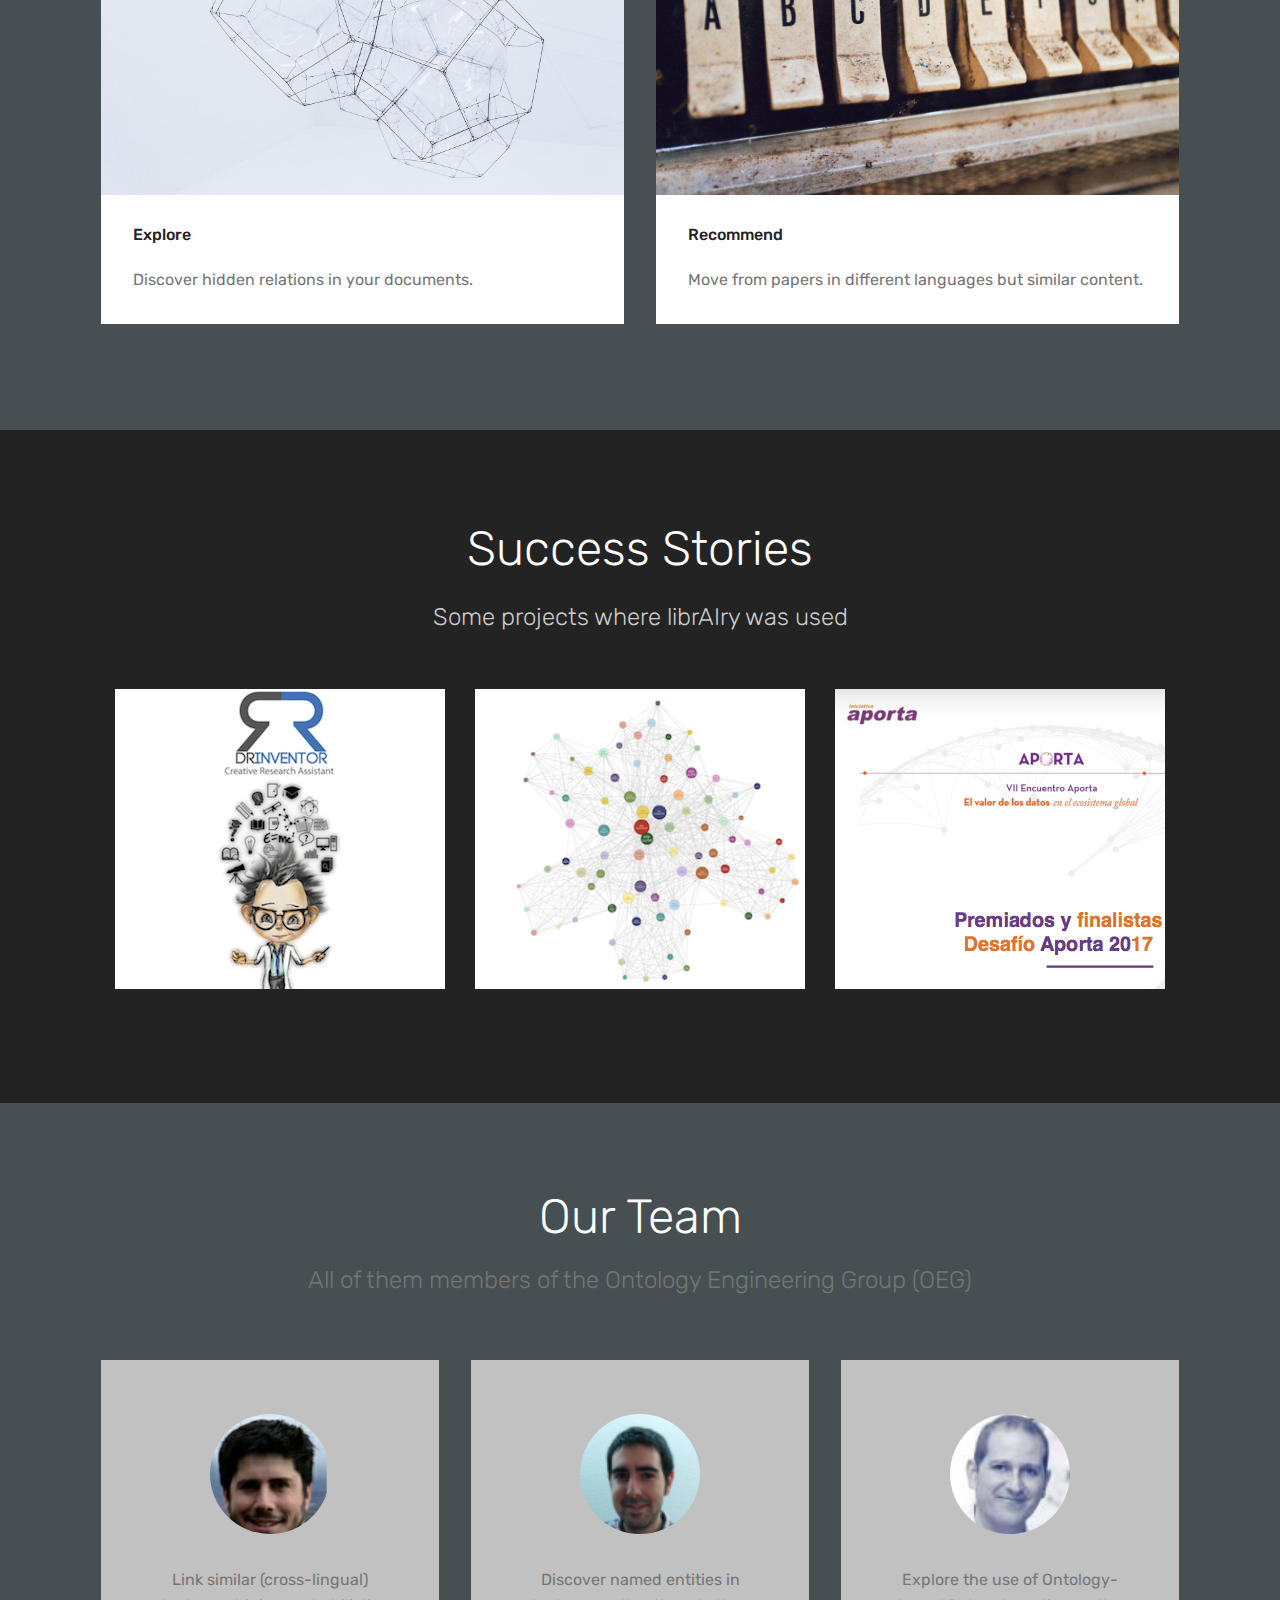
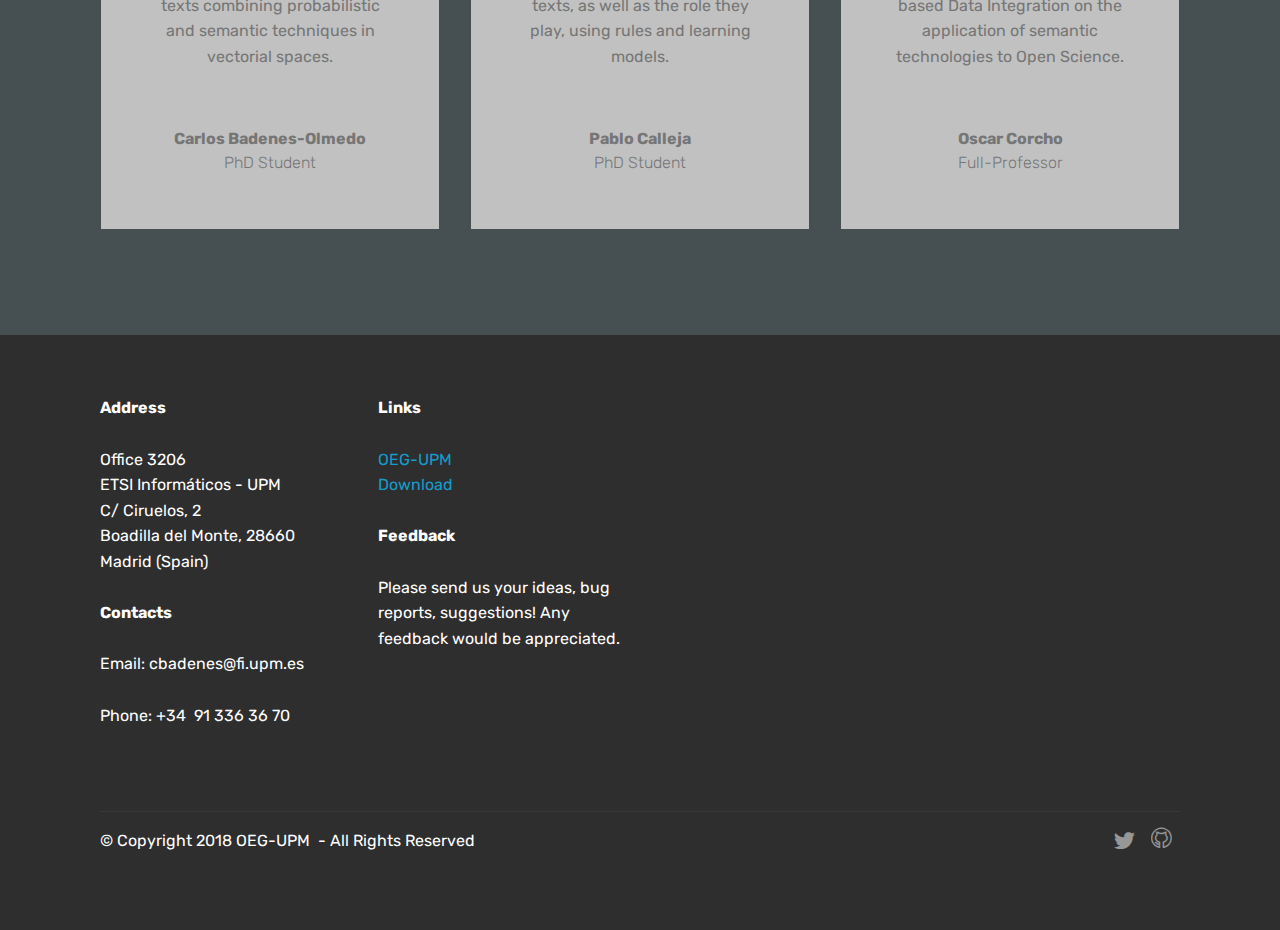
==== commit a4b389d9: "cordis, patstat and lightpollution models added" ====
--- a/html/index.html
+++ b/html/index.html
@@ -48,7 +48,7 @@
             </div>
         </div>
         <div class="collapse navbar-collapse" id="navbarSupportedContent">
-            <ul class="navbar-nav nav-dropdown" data-app-modern-menu="true"><li class="nav-item">
+            <ul class="navbar-nav nav-dropdown nav-right" data-app-modern-menu="true"><li class="nav-item">
                     <a class="nav-link link text-white display-4" href="index.html#features18-k"><span class="mbri-home mbr-iconfont mbr-iconfont-btn"></span>
                         
                         Services
@@ -60,15 +60,12 @@
                         About Us
                     </a>
                 </li></ul>
-            <div class="navbar-buttons mbr-section-btn"><a class="btn btn-sm btn-primary display-4" href="http://librairy.linkeddata.es/api" target="_blank">
-                    <span class="mbri-save mbr-iconfont mbr-iconfont-btn "></span>
-                    Try It Now!
-                </a></div>
+            
         </div>
     </nav>
 </section>
 
-<section class="engine"><a href="https://mobirise.ws/j">design own website</a></section><section class="cid-qIuxkjRkKR mbr-fullscreen mbr-parallax-background" id="header2-f">
+<section class="engine"><a href="https://mobirise.ws/p">open source website builder</a></section><section class="cid-qIuxkjRkKR mbr-fullscreen mbr-parallax-background" id="header2-f">
 
     
 
@@ -236,17 +233,90 @@
         <h3 class="mbr-section-subtitle display-5 align-center mbr-fonts-style mbr-light">
             Enrich your texts with topic-based labels</h3>
         <div class="media-container-row pt-5 ">
+            <div class="card p-3 col-12 col-md-6 col-lg-3">
+                <div class="card-wrapper ">
+                    <div class="card-img">
+                        <div class="mbr-overlay"></div>
+                        <div class="mbr-section-btn text-center"><a href="http://librairy.linkeddata.es/datosgob-model" class="btn btn-success display-4" target="_blank">try it!</a></div>
+                        <img src="assets/images/mbr-12-1620x1080.jpg" alt="Mobirise" title="">
+                    </div>
+                    <div class="card-box">
+                        <h4 class="card-title mbr-fonts-style display-7">
+                            Open Data</h4>
+                        <p class="mbr-text mbr-fonts-style align-left display-7">Describe your news with categories from datos.gob.es&nbsp;<br></p>
+                    </div>
+                </div>
+            </div>
+            <div class="card p-3 col-12 col-md-6 col-lg-3">
+                <div class="card-wrapper">
+                    <div class="card-img">
+                        <div class="mbr-overlay"></div>
+                        <div class="mbr-section-btn text-center"><a href="http://librairy.linkeddata.es/20news-model" class="btn btn-success display-4" target="_blank">try it!</a></div>
+                        <img src="assets/images/mbr-11-1620x1080.jpg" alt="Mobirise" title="">
+                    </div>
+                    <div class="card-box">
+                        <h4 class="card-title mbr-fonts-style display-7">News</h4>
+                        <p class="mbr-text mbr-fonts-style display-7">Current topics such as 'religion' or 'computer' from 20newsgroups.<br></p>
+                    </div>
+                </div>
+            </div>
+
+            <div class="card p-3 col-12 col-md-6 col-lg-3">
+                <div class="card-wrapper">
+                    <div class="card-img">
+                        <div class="mbr-overlay"></div>
+                        <div class="mbr-section-btn text-center"><a href="http://librairy.linkeddata.es/wiki-model" class="btn btn-success display-4" target="_blank">try it!</a></div>
+                        <img src="assets/images/mbr-14-1620x1080.jpg" alt="Mobirise" title="">
+                    </div>
+                    <div class="card-box">
+                        <h4 class="card-title mbr-fonts-style display-7">
+                            Wikipedia<br></h4>
+                        <p class="mbr-text mbr-fonts-style display-7">
+                            Hidden topics in a 1M collection of Wikipedia Articles<br></p>
+                    </div>
+                </div>
+            </div>
+
+            <div class="card p-3 col-12 col-md-6 col-lg-3">
+                <div class="card-wrapper">
+                    <div class="card-img">
+                        <div class="mbr-overlay"></div>
+                        <div class="mbr-section-btn text-center"><a href="http://librairy.linkeddata.es/oeg-model" class="btn btn-success display-4" target="_blank">try it!</a></div>
+                        <img src="assets/images/mbr-1631x1080.jpg" alt="Mobirise" title="">
+                    </div>
+                    <div class="card-box">
+                        <h4 class="card-title mbr-fonts-style display-7">
+                            Authors</h4>
+                        <p class="mbr-text mbr-fonts-style display-7">
+                           what our publications tell about ourselves.&nbsp;<br><br></p>
+                    </div>
+                </div>
+            </div>
+        </div>
+    </div>
+</section>
+
+<section class="features18 popup-btn-cards cid-qRxOb68b7J" id="features18-x">
+
+    
+
+    
+    <div class="container">
+        <h2 class="mbr-section-title pb-3 align-center mbr-fonts-style display-2"></h2>
+        <h3 class="mbr-section-subtitle display-5 align-center mbr-fonts-style mbr-light"></h3>
+        <div class="media-container-row pt-5 ">
             <div class="card p-3 col-12 col-md-6 col-lg-4">
                 <div class="card-wrapper ">
                     <div class="card-img">
                         <div class="mbr-overlay"></div>
-                        <div class="mbr-section-btn text-center"><a href="http://librairy.linkeddata.es/datosgob-model" class="btn btn-success display-4" target="_blank">try it!</a></div>
-                        <img src="assets/images/mbr-12-1620x1080.jpg" alt="Mobirise" title="">
-                    </div>
-                    <div class="card-box">
-                        <h4 class="card-title mbr-fonts-style display-7">
-                            datosGob Categories</h4>
-                        <p class="mbr-text mbr-fonts-style align-left display-7">Describe your news with categories extracted from datos.gob.es .<br></p>
+                        <div class="mbr-section-btn text-center"><a href="http://librairy.linkeddata.es/cordis-model" class="btn btn-success display-4" target="_blank">Try it!</a></div>
+                        <img src="assets/images/mbr-15-1620x1080.jpg" alt="Mobirise" title="">
+                    </div>
+                    <div class="card-box">
+                        <h4 class="card-title mbr-fonts-style display-7">
+                            CORDIS Topics</h4>
+                        <p class="mbr-text mbr-fonts-style align-left display-7">
+                            Set of words describring CORDIS categories<br><br></p>
                     </div>
                 </div>
             </div>
@@ -254,12 +324,13 @@
                 <div class="card-wrapper">
                     <div class="card-img">
                         <div class="mbr-overlay"></div>
-                        <div class="mbr-section-btn text-center"><a href="http://librairy.linkeddata.es/20news-model" class="btn btn-success display-4" target="_blank">try it!</a></div>
-                        <img src="assets/images/mbr-11-1620x1080.jpg" alt="Mobirise" title="">
-                    </div>
-                    <div class="card-box">
-                        <h4 class="card-title mbr-fonts-style display-7">20newsgroups</h4>
-                        <p class="mbr-text mbr-fonts-style display-7">Check subjects such as 'hockey', 'religion', 'computer' in your texts.<br></p>
+                        <div class="mbr-section-btn text-center"><a href="http://librairy.linkeddata.es/patstat-model" class="btn btn-success display-4" target="_blank">Try it!</a></div>
+                        <img src="assets/images/mbr-16-1620x1080.jpg" alt="Mobirise" title="">
+                    </div>
+                    <div class="card-box">
+                        <h4 class="card-title mbr-fonts-style display-7">
+                            Patents</h4>
+                        <p class="mbr-text mbr-fonts-style display-7">Categories created from an unsupervised review of patent abstratcs</p>
                     </div>
                 </div>
             </div>
@@ -268,14 +339,14 @@
                 <div class="card-wrapper">
                     <div class="card-img">
                         <div class="mbr-overlay"></div>
-                        <div class="mbr-section-btn text-center"><a href="https://github.com/librairy/learnerTweets-service" class="btn btn-success display-4" target="_blank">run it!</a></div>
-                        <img src="assets/images/mbr-13-1620x1080.jpg" alt="Mobirise" title="">
-                    </div>
-                    <div class="card-box">
-                        <h4 class="card-title mbr-fonts-style display-7">
-                            Tweets<br></h4>
-                        <p class="mbr-text mbr-fonts-style display-7">
-                            Discover topics in a collection of tweets<br></p>
+                        <div class="mbr-section-btn text-center"><a href="http://librairy.linkeddata.es/lightpollution-model" class="btn btn-success display-4" target="_blank">Try it!</a></div>
+                        <img src="assets/images/mbr-17-1620x1080.jpg" alt="Mobirise" title="">
+                    </div>
+                    <div class="card-box">
+                        <h4 class="card-title mbr-fonts-style display-7">
+                            LightPollution</h4>
+                        <p class="mbr-text mbr-fonts-style display-7">
+                            Latent topics contained in scientific publications focused on lightpollution</p>
                     </div>
                 </div>
             </div>
@@ -303,9 +374,9 @@
                     </div>
                     <div class="card-box">
                         <h4 class="card-title mbr-fonts-style display-7">
-                            Paper Similarity</h4>
+                            Explore</h4>
                         <p class="mbr-text mbr-fonts-style align-left display-7">
-                            Explore your corpus moving from documents with similar content.<br></p>
+                            Discover hidden relations in your documents.<br></p>
                     </div>
                 </div>
             </div>
@@ -318,8 +389,8 @@
                     </div>
                     <div class="card-box">
                         <h4 class="card-title mbr-fonts-style display-7">
-                            Cross-Lingual Paper Similarity</h4>
-                        <p class="mbr-text mbr-fonts-style display-7">Move from papers in different languages but similar content.<br><br></p>
+                            Recommend</h4>
+                        <p class="mbr-text mbr-fonts-style display-7">Move from papers in different languages but similar content.<br></p>
                     </div>
                 </div>
             </div>
--- a/html/assets/mobirise/css/mbr-additional.css
+++ b/html/assets/mobirise/css/mbr-additional.css
@@ -1599,6 +1599,10 @@
 .cid-qIuxkjbjgQ .collapsed .navbar-collapse.show .navbar-nav .nav-item {
   clear: both;
 }
+.cid-qIuxkjbjgQ .collapsed .navbar-collapse.collapsing .navbar-nav .nav-item:last-child,
+.cid-qIuxkjbjgQ .collapsed .navbar-collapse.show .navbar-nav .nav-item:last-child {
+  margin-bottom: 1rem;
+}
 .cid-qIuxkjbjgQ .collapsed .navbar-collapse.collapsing .navbar-buttons,
 .cid-qIuxkjbjgQ .collapsed .navbar-collapse.show .navbar-buttons {
   text-align: center;
@@ -1693,6 +1697,10 @@
   .cid-qIuxkjbjgQ .navbar-collapse.show .navbar-nav .nav-item {
     clear: both;
   }
+  .cid-qIuxkjbjgQ .navbar-collapse.collapsing .navbar-nav .nav-item:last-child,
+  .cid-qIuxkjbjgQ .navbar-collapse.show .navbar-nav .nav-item:last-child {
+    margin-bottom: 1rem;
+  }
   .cid-qIuxkjbjgQ .navbar-collapse.collapsing .navbar-buttons,
   .cid-qIuxkjbjgQ .navbar-collapse.show .navbar-buttons {
     text-align: center;
@@ -1775,7 +1783,7 @@
   }
 }
 .cid-qIuCnNNfE2 .mbr-text {
-  color: #767676;
+  color: #ffffff;
 }
 .cid-qIuIXMvXUL {
   padding-top: 90px;
@@ -2037,6 +2045,90 @@
 }
 .cid-qIuWJMp3vT .mbr-section-title {
   color: #ffffff;
+}
+.cid-qRxOb68b7J {
+  padding-top: 90px;
+  padding-bottom: 90px;
+  background-color: #5b686b;
+}
+.cid-qRxOb68b7J .mbr-section-subtitle {
+  color: #767676;
+}
+.cid-qRxOb68b7J .mbr-text {
+  color: #767676;
+}
+.cid-qRxOb68b7J .card {
+  display: flex;
+  position: relative;
+  justify-content: center;
+}
+.cid-qRxOb68b7J .card-wrapper {
+  height: 100%;
+  box-shadow: 0px 0px 0px 0px rgba(0, 0, 0, 0);
+  transition: box-shadow 0.3s;
+}
+.cid-qRxOb68b7J .card-wrapper .card-img {
+  display: flex;
+  flex-direction: column;
+  align-items: center;
+  justify-content: center;
+  position: relative;
+  overflow: hidden;
+  border-bottom-right-radius: 0;
+  border-bottom-left-radius: 0;
+}
+.cid-qRxOb68b7J .card-wrapper .card-img .mbr-overlay {
+  background-color: #efefef;
+  display: none;
+  transition: opacity .3s;
+}
+.cid-qRxOb68b7J .card-wrapper .card-img .mbr-section-btn {
+  display: flex;
+  position: absolute;
+  transition: opacity .3s;
+  width: 100%;
+  margin: auto;
+  left: 0;
+  justify-content: center;
+  align-items: center;
+}
+.cid-qRxOb68b7J .card-wrapper .card-img img {
+  width: 100%;
+  height: 100%;
+}
+.cid-qRxOb68b7J .card-wrapper .card-box {
+  background-color: #ffffff;
+  padding: 0 2rem 2rem 2rem;
+  border-bottom-left-radius: 0;
+  border-bottom-right-radius: 0;
+}
+.cid-qRxOb68b7J .card-wrapper .card-box h4 {
+  font-weight: 500;
+  margin-bottom: 0;
+  padding-top: 2rem;
+}
+.cid-qRxOb68b7J .card-wrapper .card-box p {
+  margin-bottom: 0;
+  padding-top: 1.5rem;
+}
+.cid-qRxOb68b7J .card-wrapper:hover {
+  box-shadow: 0px 0px 30px 0px rgba(0, 0, 0, 0.05);
+  transition: box-shadow 0.3s;
+}
+.cid-qRxOb68b7J .popup-btn .mbr-overlay {
+  display: block !important;
+  opacity: 0;
+}
+.cid-qRxOb68b7J .popup-btn .mbr-section-btn {
+  height: 100%;
+  display: flex !important;
+  opacity: 0;
+}
+.cid-qRxOb68b7J .popup-btn:hover .mbr-overlay {
+  opacity: .5;
+}
+.cid-qRxOb68b7J .popup-btn:hover .mbr-section-btn {
+  opacity: 1;
 }
 .cid-qIvsiUfFlN {
   padding-top: 90px;
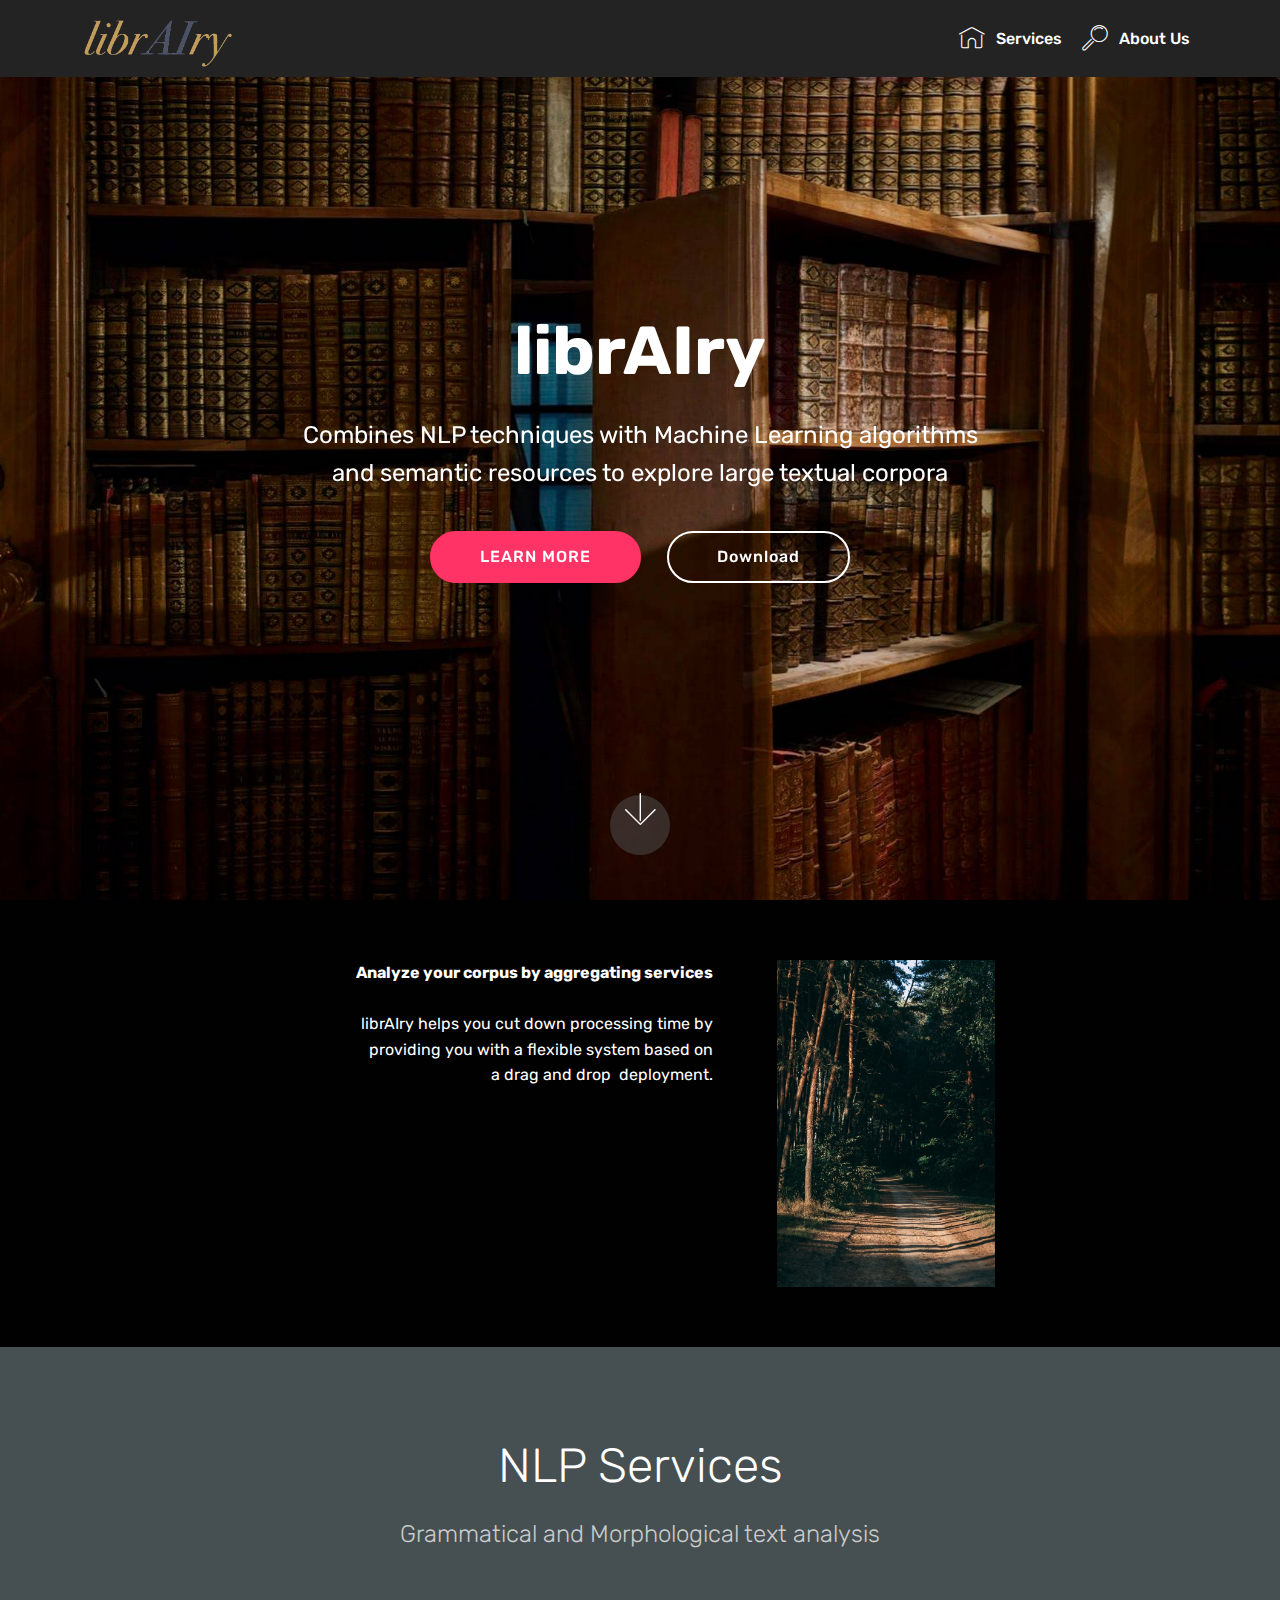
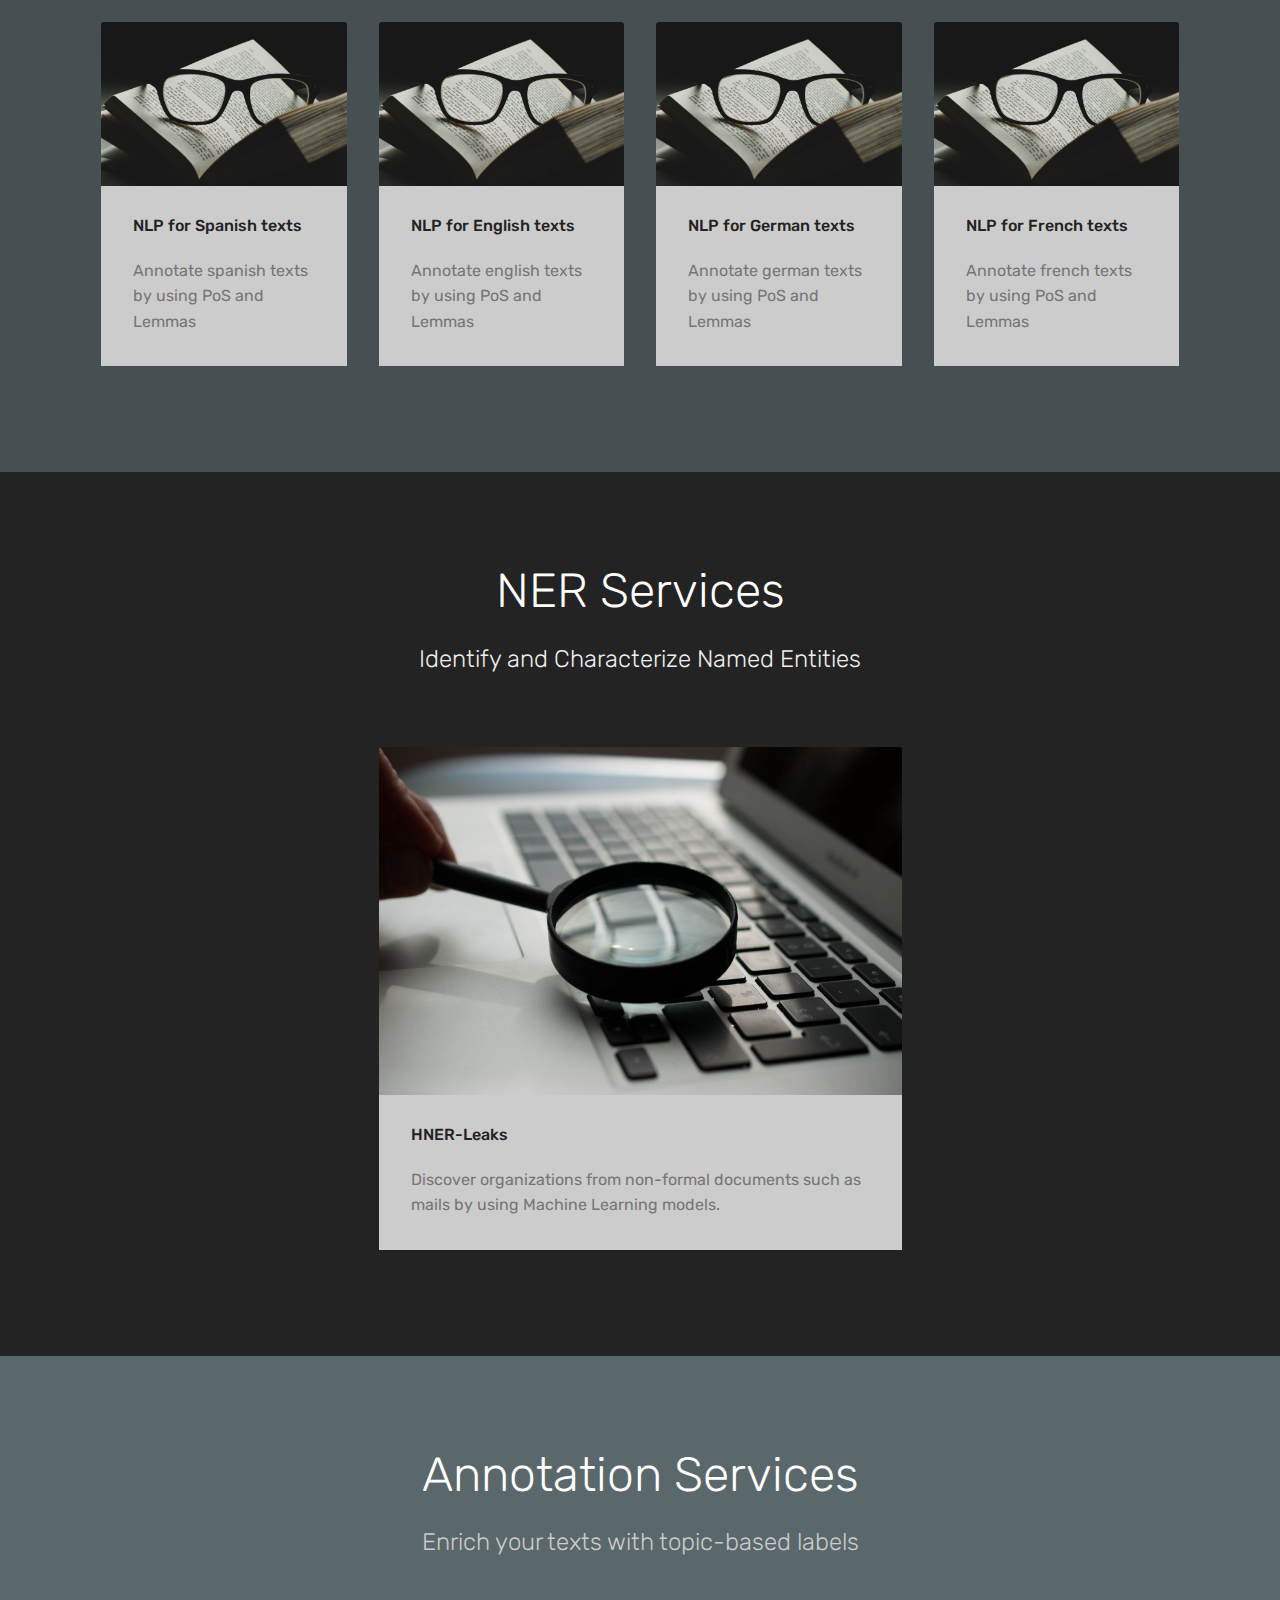
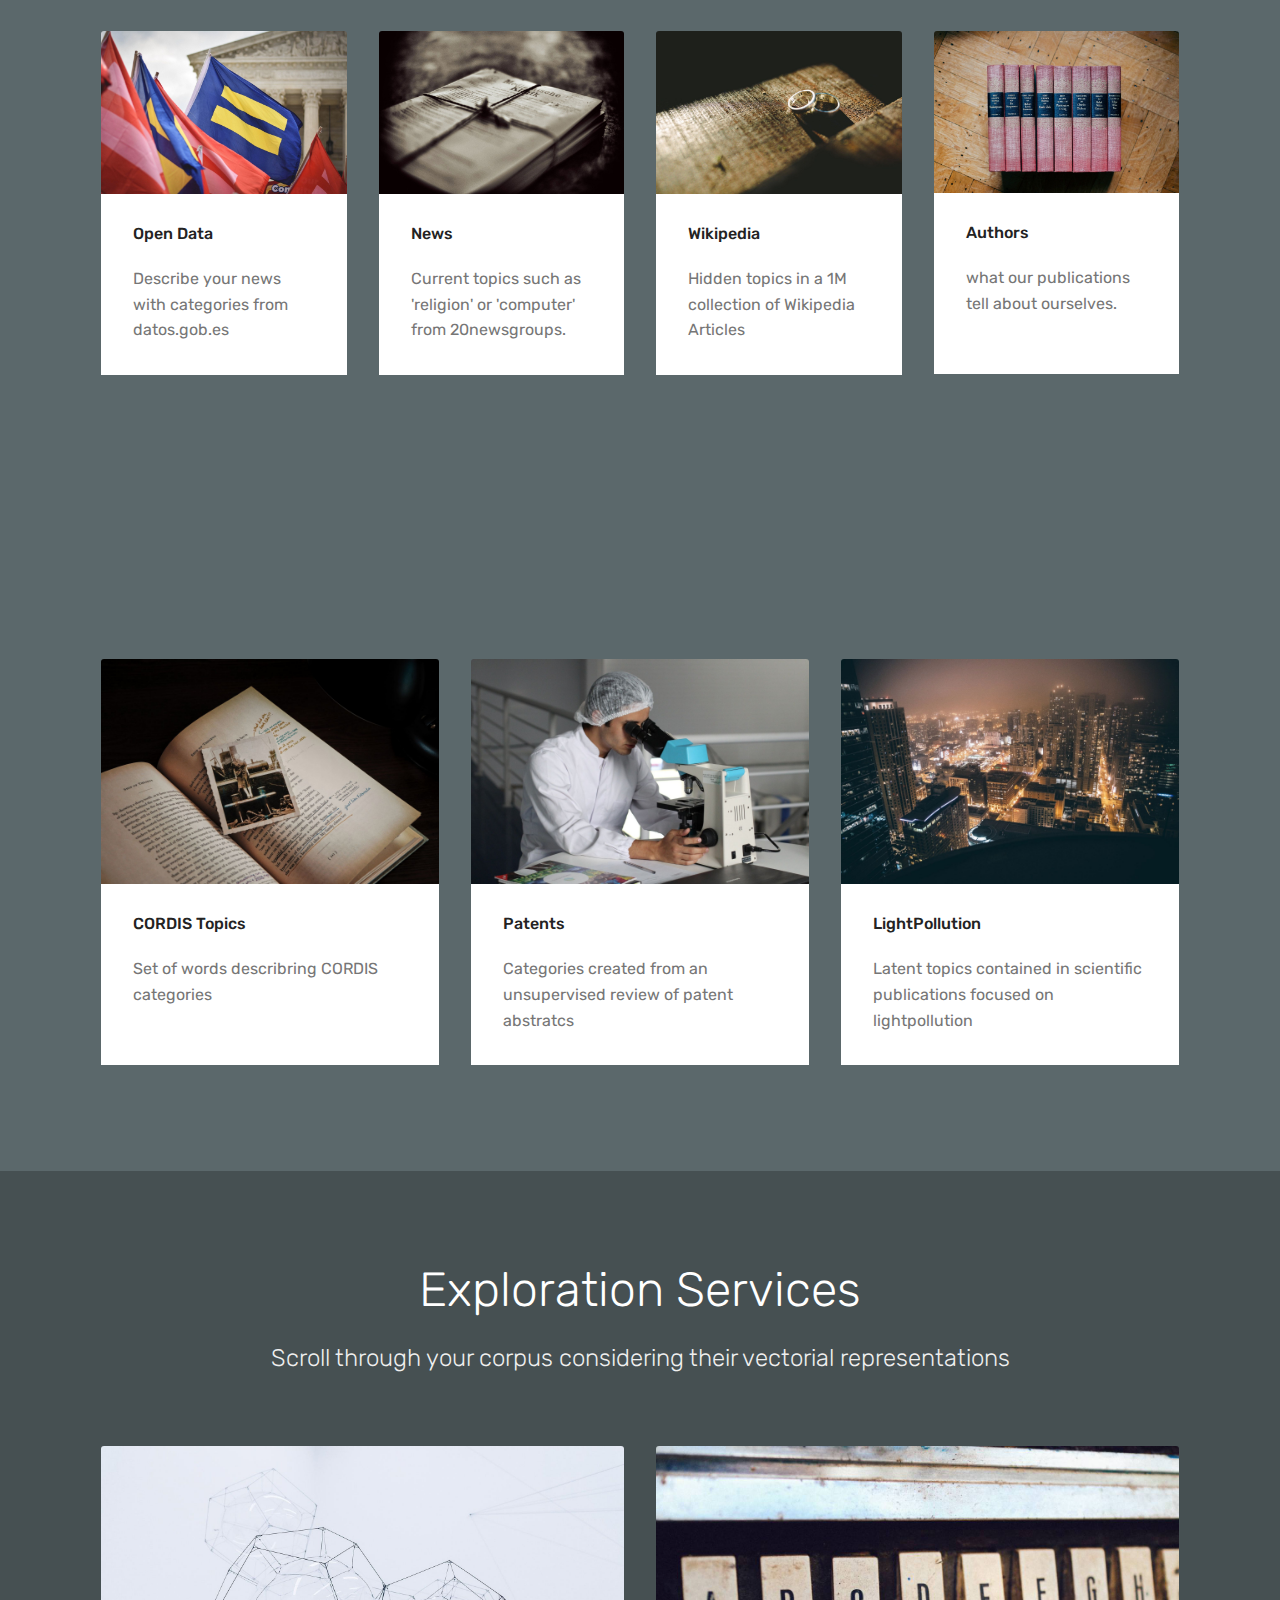
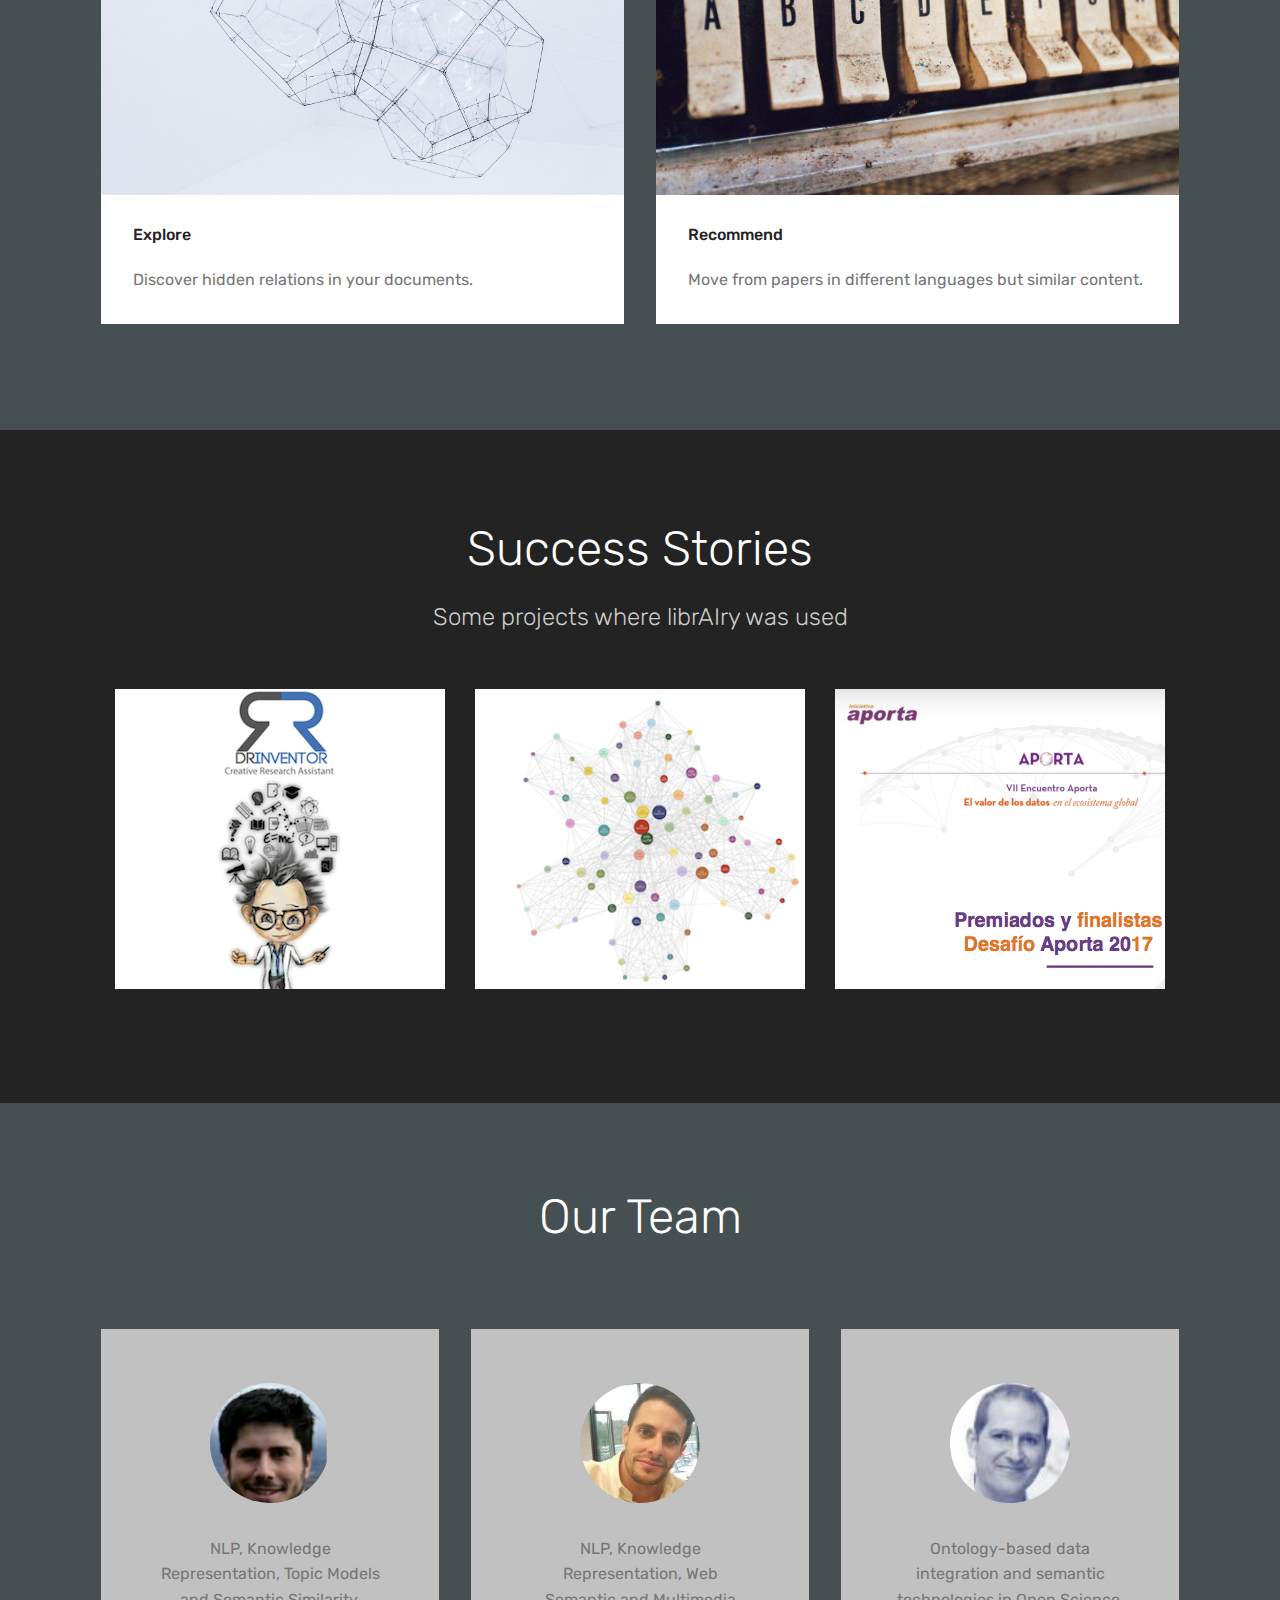
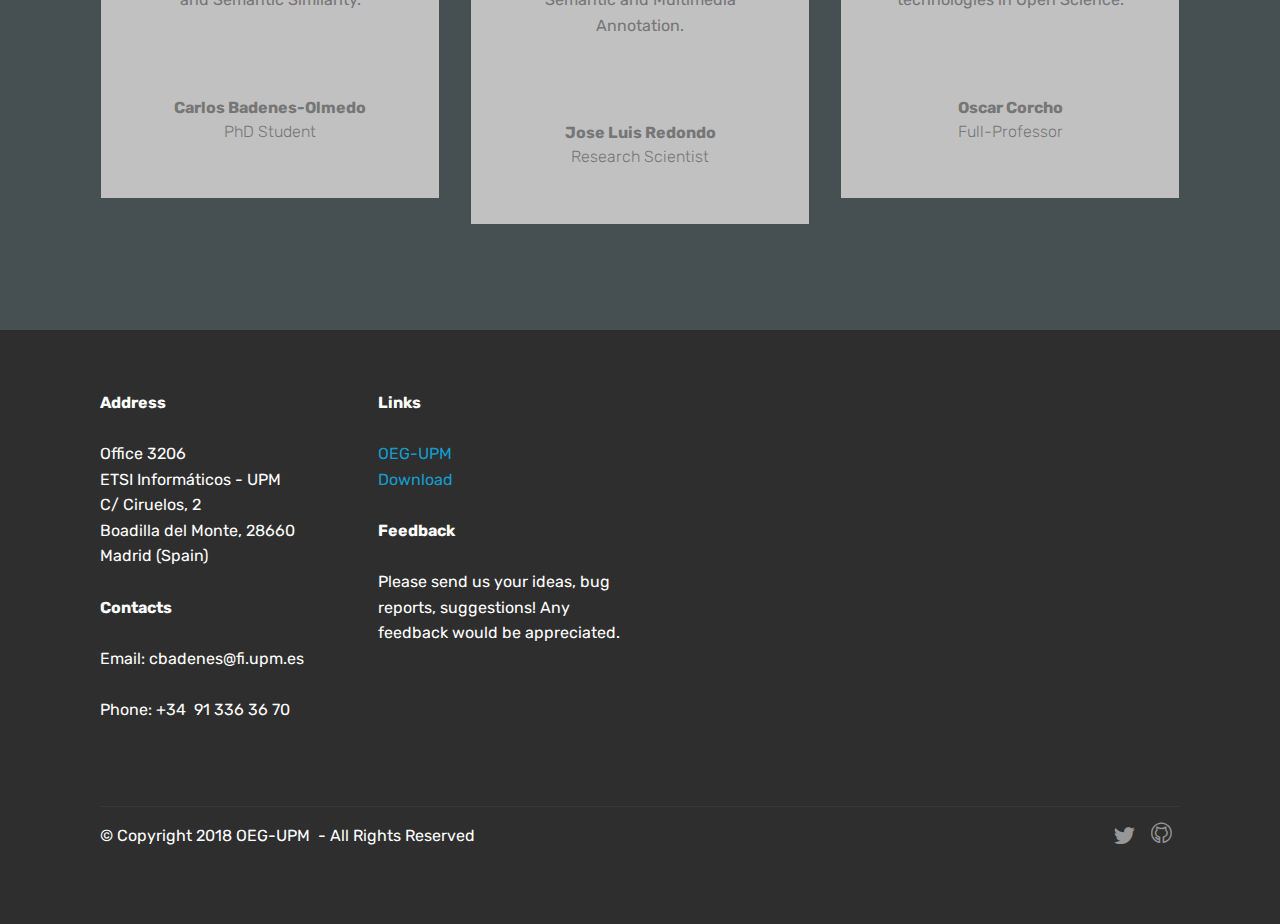
==== commit 29f9f207: "added jlredondo" ====
--- a/html/index.html
+++ b/html/index.html
@@ -65,7 +65,7 @@
     </nav>
 </section>
 
-<section class="engine"><a href="https://mobirise.ws/p">open source website builder</a></section><section class="cid-qIuxkjRkKR mbr-fullscreen mbr-parallax-background" id="header2-f">
+<section class="engine"><a href="https://mobirise.ws/c">best site maker</a></section><section class="cid-qIuxkjRkKR mbr-fullscreen mbr-parallax-background" id="header2-f">
 
     
 
@@ -127,7 +127,7 @@
                 <div class="card-wrapper ">
                     <div class="card-img">
                         <div class="mbr-overlay"></div>
-                        <div class="mbr-section-btn text-center"><a href="http://librairy.linkeddata.es/nlp-es " class="btn btn-success display-4" target="_blank">Try it!</a></div>
+                        <div class="mbr-section-btn text-center"><a href="http://librairy.linkeddata.es/es " class="btn btn-success display-4" target="_blank">Try it!</a></div>
                         <img src="assets/images/mbr-1-1620x1080.jpg" alt="Mobirise" title="">
                     </div>
                     <div class="card-box">
@@ -141,7 +141,7 @@
                 <div class="card-wrapper">
                     <div class="card-img">
                         <div class="mbr-overlay"></div>
-                        <div class="mbr-section-btn text-center"><a href="http://librairy.linkeddata.es/nlp-en" class="btn btn-success display-4" target="_blank">Try it!</a></div>
+                        <div class="mbr-section-btn text-center"><a href="http://librairy.linkeddata.es/en" class="btn btn-success display-4" target="_blank">Try it!</a></div>
                         <img src="assets/images/mbr-1-1620x1080.jpg" alt="Mobirise" title="">
                     </div>
                     <div class="card-box">
@@ -156,7 +156,7 @@
                 <div class="card-wrapper">
                     <div class="card-img">
                         <div class="mbr-overlay"></div>
-                        <div class="mbr-section-btn text-center"><a href="http://librairy.linkeddata.es/nlp-de" class="btn btn-success display-4" target="_blank">Try it!</a></div>
+                        <div class="mbr-section-btn text-center"><a href="http://librairy.linkeddata.es/de" class="btn btn-success display-4" target="_blank">Try it!</a></div>
                         <img src="assets/images/mbr-1-1620x1080.jpg" alt="Mobirise" title="">
                     </div>
                     <div class="card-box">
@@ -172,7 +172,7 @@
                 <div class="card-wrapper">
                     <div class="card-img">
                         <div class="mbr-overlay"></div>
-                        <div class="mbr-section-btn text-center"><a href="http://librairy.linkeddata.es/nlp-fr" class="btn btn-success display-4" target="_blank">Try it!</a></div>
+                        <div class="mbr-section-btn text-center"><a href="http://librairy.linkeddata.es/fr" class="btn btn-success display-4" target="_blank">Try it!</a></div>
                         <img src="assets/images/mbr-1-1620x1080.jpg" alt="Mobirise" title="">
                     </div>
                     <div class="card-box">
@@ -470,8 +470,7 @@
             <div class="title col-12 align-center">
                 <h2 class="pb-3 mbr-fonts-style display-2">
                     Our Team</h2>
-                <h3 class="mbr-section-subtitle mbr-light pb-3 mbr-fonts-style display-5">
-                    All of them members of the Ontology Engineering Group (OEG)</h3>
+                <h3 class="mbr-section-subtitle mbr-light pb-3 mbr-fonts-style display-5"></h3>
             </div>
         </div>
     </div>
@@ -485,7 +484,7 @@
                             <img src="assets/images/cabadol-zoom-606x768.png" alt="" title="">
                         </div>
                         <p class="mbr-text mbr-fonts-style display-7">
-                           Link similar (cross-lingual) texts combining probabilistic and semantic techniques in vectorial spaces.<br><br></p>
+                           NLP, Knowledge Representation, Topic Models and Semantic Similarity.<br><br><br></p>
                     </div>
                     <div class="card-footer">
                         <div class="mbr-author-name mbr-bold mbr-fonts-style display-7">
@@ -500,17 +499,17 @@
                 <div class="panel-item p-3">
                     <div class="card-block">
                         <div class="testimonial-photo">
-                            <img src="assets/images/pcalleja-75x99.png" alt="" title="">
+                            <img src="assets/images/jlredondo-200x200.jpg" alt="" title="">
                         </div>
                         <p class="mbr-text mbr-fonts-style display-7">
-                           Discover named entities in texts, as well as the role they play, using rules and learning models.<br><br>
+                           NLP, Knowledge Representation, Web Semantic and Multimedia Annotation.<br><br><br>
                         </p>
                     </div>
                     <div class="card-footer">
                         <div class="mbr-author-name mbr-bold mbr-fonts-style display-7">
-                             Pablo Calleja</div>
+                             Jose Luis Redondo</div>
                         <small class="mbr-author-desc mbr-italic mbr-light mbr-fonts-style display-7">
-                               PhD Student</small>
+                               Research Scientist</small>
                     </div>
                 </div>
             </div>
@@ -521,7 +520,7 @@
                         <div class="testimonial-photo">
                             <img src="assets/images/1067341-80x80.jpg" alt="" title="">
                         </div>
-                        <p class="mbr-text mbr-fonts-style display-7">Explore the use of Ontology-based Data Integration on the application of semantic technologies to Open Science.<br><br></p>
+                        <p class="mbr-text mbr-fonts-style display-7">Ontology-based data integration and semantic technologies in Open Science.<br><br><br></p>
                     </div>
                     <div class="card-footer">
                         <div class="mbr-author-name mbr-bold mbr-fonts-style display-7">
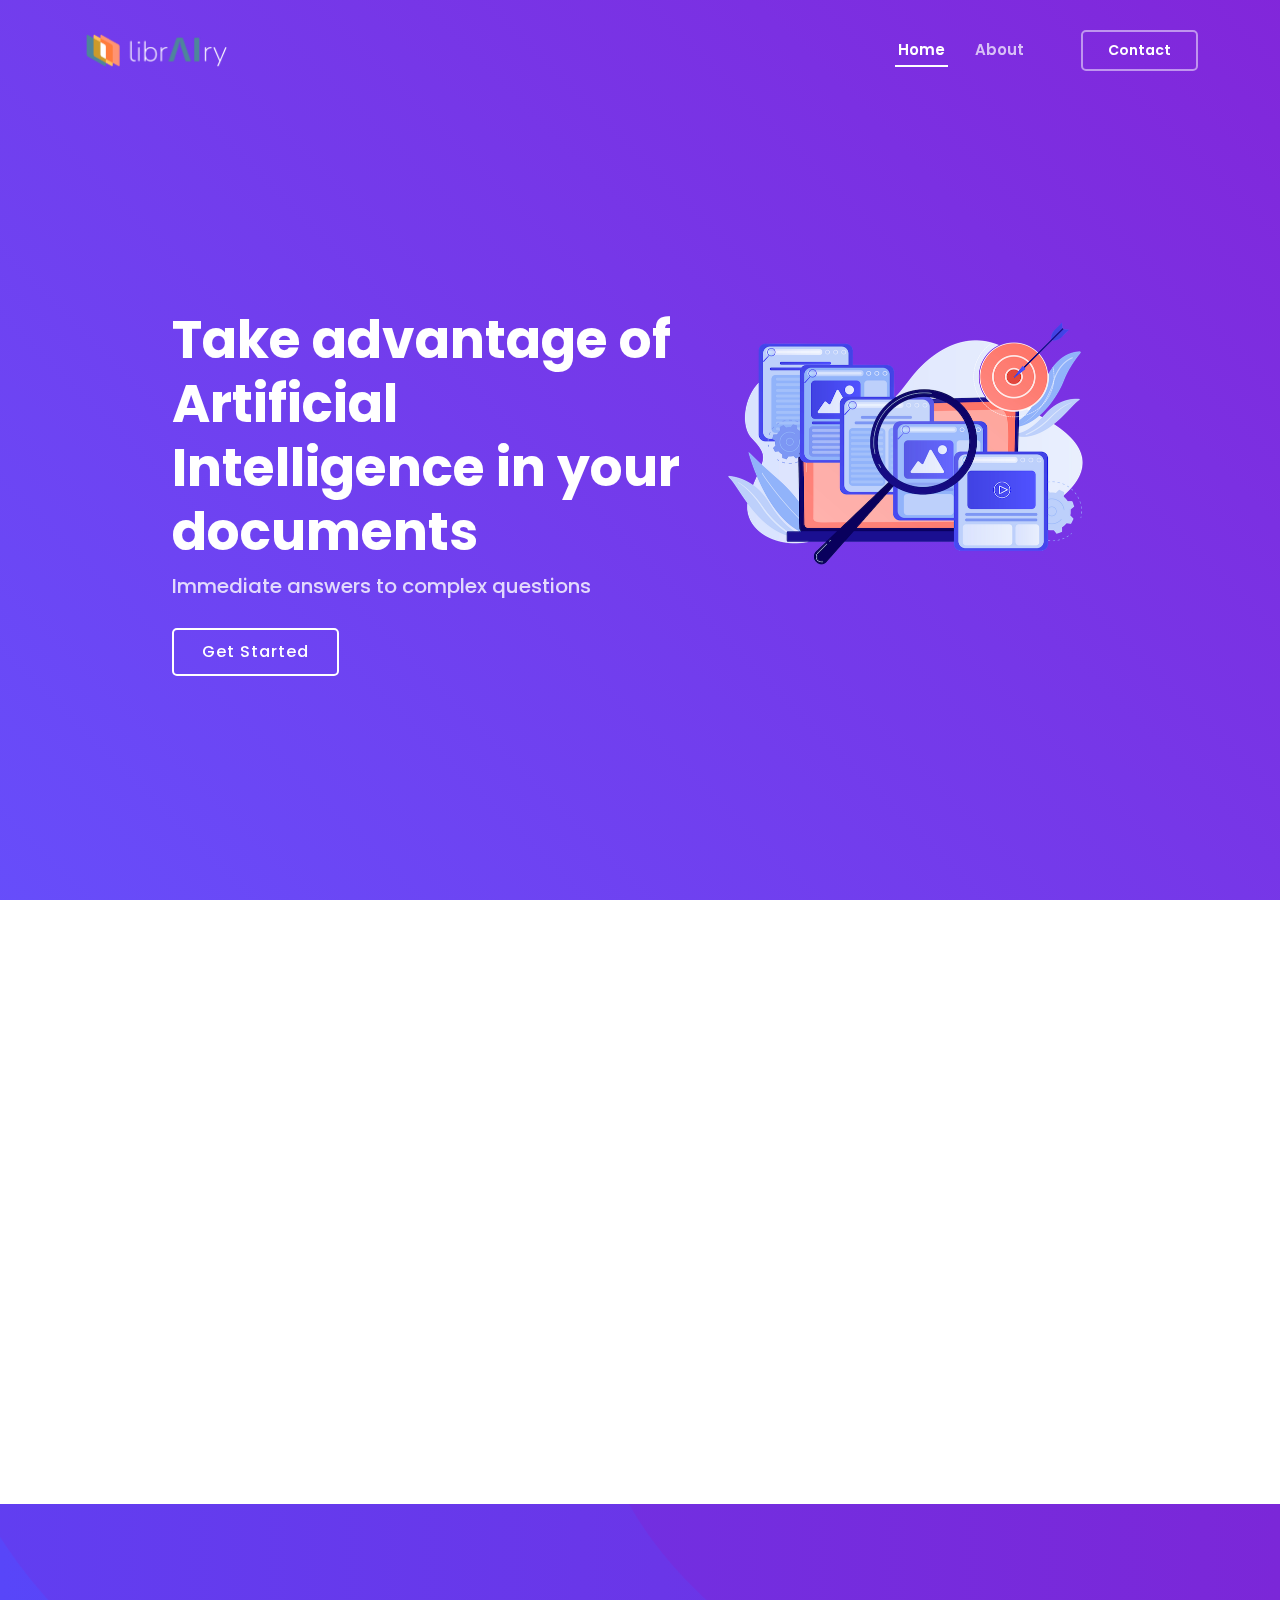
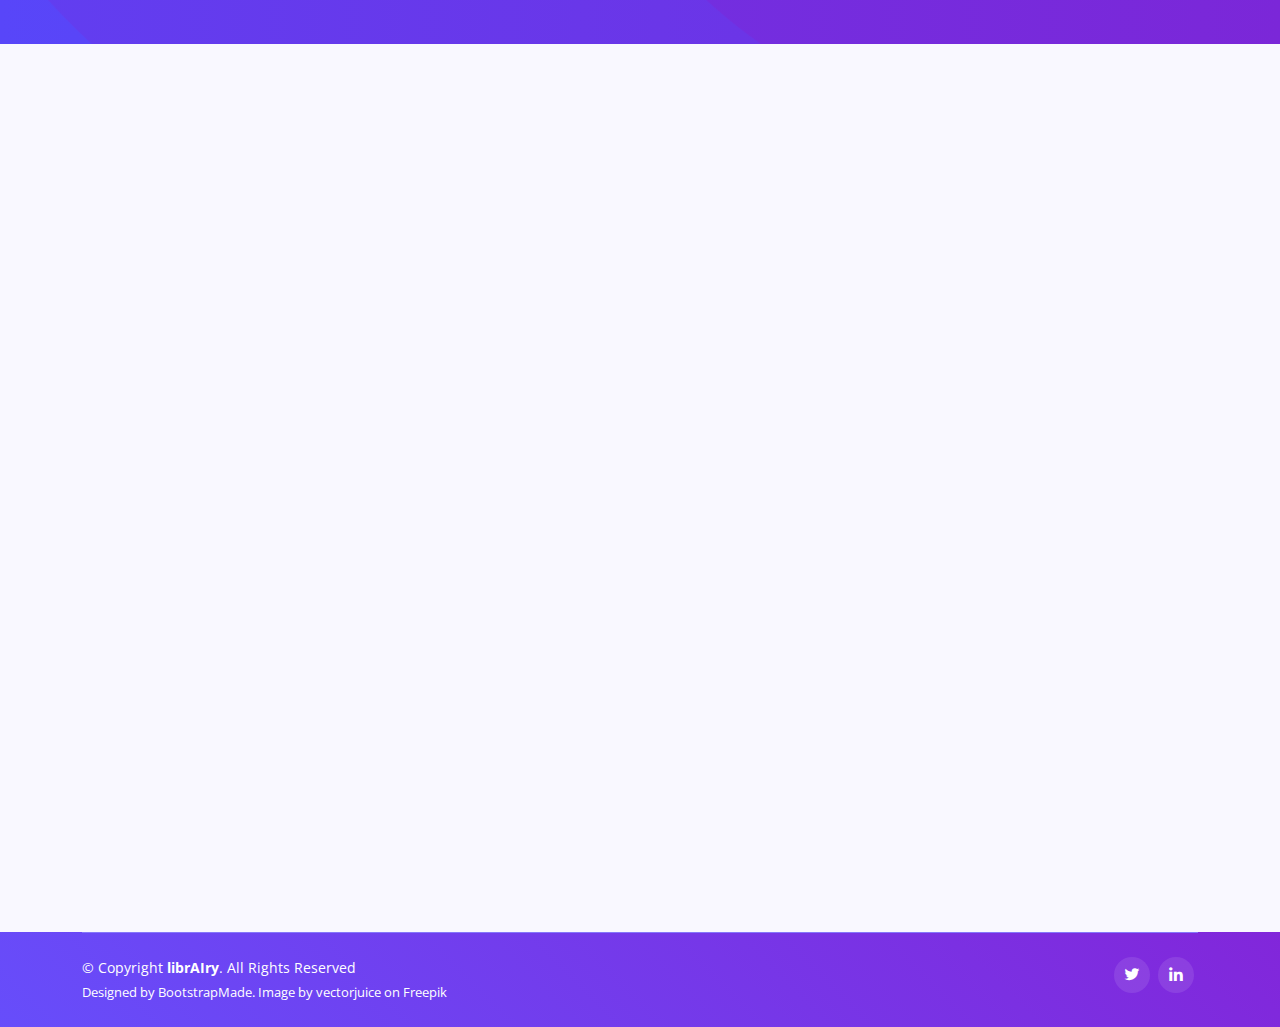
==== commit 6094b030: "updated version" ====
--- a/html/index.html
+++ b/html/index.html
@@ -1,623 +1,225 @@
-<!DOCTYPE html>
-<html >
-<head>
-  <!-- Site made with Mobirise Website Builder v4.6.3, https://mobirise.com -->
-  <meta charset="UTF-8">
-  <meta http-equiv="X-UA-Compatible" content="IE=edge">
-  <meta name="generator" content="Mobirise v4.6.3, mobirise.com">
-  <meta name="viewport" content="width=device-width, initial-scale=1, minimum-scale=1">
-  <link rel="shortcut icon" href="assets/images/librairy-logo-1038x402.png" type="image/x-icon">
-  <meta name="description" content="librAIry web site">
-  <title>librAIry</title>
-  <link rel="stylesheet" href="assets/web/assets/mobirise-icons-bold/mobirise-icons-bold.css">
-  <link rel="stylesheet" href="assets/web/assets/mobirise-icons/mobirise-icons.css">
-  <link rel="stylesheet" href="assets/tether/tether.min.css">
-  <link rel="stylesheet" href="assets/bootstrap/css/bootstrap.min.css">
-  <link rel="stylesheet" href="assets/bootstrap/css/bootstrap-grid.min.css">
-  <link rel="stylesheet" href="assets/bootstrap/css/bootstrap-reboot.min.css">
-  <link rel="stylesheet" href="assets/dropdown/css/style.css">
-  <link rel="stylesheet" href="assets/socicon/css/styles.css">
-  <link rel="stylesheet" href="assets/theme/css/style.css">
-  <link rel="stylesheet" href="assets/mobirise/css/mbr-additional.css" type="text/css">
-  
-  
-  
-</head>
-<body>
-  <section class="menu cid-qIuxkjbjgQ" once="menu" id="menu1-e">
-
-    
-
-    <nav class="navbar navbar-expand beta-menu navbar-dropdown align-items-center navbar-fixed-top navbar-toggleable-sm">
-        <button class="navbar-toggler navbar-toggler-right" type="button" data-toggle="collapse" data-target="#navbarSupportedContent" aria-controls="navbarSupportedContent" aria-expanded="false" aria-label="Toggle navigation">
-            <div class="hamburger">
-                <span></span>
-                <span></span>
-                <span></span>
-                <span></span>
-            </div>
-        </button>
-        <div class="menu-logo">
-            <div class="navbar-brand">
-                <span class="navbar-logo">
-                    <a href="http://librairy.linkeddata.es">
-                         <img src="assets/images/librairy-logo-1038x402.png" alt="Mobirise" title="" style="height: 3.8rem;">
-                    </a>
-                </span>
-                <span class="navbar-caption-wrap"><a class="navbar-caption text-white display-4" href="https://mobirise.com"></a></span>
-            </div>
-        </div>
-        <div class="collapse navbar-collapse" id="navbarSupportedContent">
-            <ul class="navbar-nav nav-dropdown nav-right" data-app-modern-menu="true"><li class="nav-item">
-                    <a class="nav-link link text-white display-4" href="index.html#features18-k"><span class="mbri-home mbr-iconfont mbr-iconfont-btn"></span>
-                        
-                        Services
-                    </a>
-                </li>
-                <li class="nav-item">
-                    <a class="nav-link link text-white display-4" href="index.html#testimonials1-u">
-                        <span class="mbri-search mbr-iconfont mbr-iconfont-btn"></span>
-                        About Us
-                    </a>
-                </li></ul>
-            
-        </div>
-    </nav>
-</section>
-
-<section class="engine"><a href="https://mobirise.ws/c">best site maker</a></section><section class="cid-qIuxkjRkKR mbr-fullscreen mbr-parallax-background" id="header2-f">
-
-    
-
-    
-
-    <div class="container align-center">
-        <div class="row justify-content-md-center">
-            <div class="mbr-white col-md-10">
-                <h1 class="mbr-section-title mbr-bold pb-3 mbr-fonts-style display-1">
-                    librAIry</h1>
-                
-                <p class="mbr-text pb-3 mbr-fonts-style display-5">
-                    Combines NLP techniques with Machine Learning algorithms<br>and semantic resources to explore large textual corpora</p>
-                <div class="mbr-section-btn"><a class="btn btn-md btn-secondary display-4" href="http://cbadenes.github.io/papers/2017-librairy.pdf" target="_blank">LEARN MORE</a>
-                    <a class="btn btn-md btn-white-outline display-4" href="https://hub.docker.com/u/librairy/" target="_blank">Download</a></div>
-            </div>
-        </div>
-    </div>
-    <div class="mbr-arrow hidden-sm-down" aria-hidden="true">
-        <a href="#next">
-            <i class="mbri-down mbr-iconfont"></i>
-        </a>
-    </div>
-</section>
-
-<section class="mbr-section content7 cid-qIuCnNNfE2" id="content7-j">
-          
-    
-
-    <div class="container">
-        <div class="media-container-row">
-            <div class="col-12 col-md-8">
-                <div class="media-container-row">
-                    <div class="media-content">
-                        <div class="mbr-section-text">
-                            <p class="mbr-text align-right mb-0 mbr-fonts-style display-7">
-                               <strong>Analyze your corpus by aggregating services</strong><br><strong><br></strong>&nbsp;librAIry helps you cut down processing time by providing you with a flexible system based on <br>a drag and drop &nbsp;deployment.</p>
-                        </div>
-                    </div>
-                    <div class="mbr-figure" style="width: 60%;">
-                     <img src="assets/images/mbr-720x1080.jpg" alt="Mobirise" title="">  
-                    </div>
-                </div>
-            </div>
-        </div>
-    </div>
-</section>
-
-<section class="features18 popup-btn-cards cid-qIuIXMvXUL" id="features18-k">
-
-    
-
-    
-    <div class="container">
-        <h2 class="mbr-section-title pb-3 align-center mbr-fonts-style display-2">NLP Services</h2>
-        <h3 class="mbr-section-subtitle display-5 align-center mbr-fonts-style mbr-light">Grammatical and Morphological text analysis</h3>
-        <div class="media-container-row pt-5 ">
-            <div class="card p-3 col-12 col-md-6 col-lg-3">
-                <div class="card-wrapper ">
-                    <div class="card-img">
-                        <div class="mbr-overlay"></div>
-                        <div class="mbr-section-btn text-center"><a href="http://librairy.linkeddata.es/es " class="btn btn-success display-4" target="_blank">Try it!</a></div>
-                        <img src="assets/images/mbr-1-1620x1080.jpg" alt="Mobirise" title="">
-                    </div>
-                    <div class="card-box">
-                        <h4 class="card-title mbr-fonts-style display-7">
-                            NLP for Spanish texts</h4>
-                        <p class="mbr-text mbr-fonts-style align-left display-7">Annotate spanish texts by using PoS and Lemmas</p>
-                    </div>
-                </div>
-            </div>
-            <div class="card p-3 col-12 col-md-6 col-lg-3">
-                <div class="card-wrapper">
-                    <div class="card-img">
-                        <div class="mbr-overlay"></div>
-                        <div class="mbr-section-btn text-center"><a href="http://librairy.linkeddata.es/en" class="btn btn-success display-4" target="_blank">Try it!</a></div>
-                        <img src="assets/images/mbr-1-1620x1080.jpg" alt="Mobirise" title="">
-                    </div>
-                    <div class="card-box">
-                        <h4 class="card-title mbr-fonts-style display-7">NLP for English texts</h4>
-                        <p class="mbr-text mbr-fonts-style display-7">
-                           Annotate english texts by using PoS and Lemmas</p>
-                    </div>
-                </div>
-            </div>
-
-            <div class="card p-3 col-12 col-md-6 col-lg-3">
-                <div class="card-wrapper">
-                    <div class="card-img">
-                        <div class="mbr-overlay"></div>
-                        <div class="mbr-section-btn text-center"><a href="http://librairy.linkeddata.es/de" class="btn btn-success display-4" target="_blank">Try it!</a></div>
-                        <img src="assets/images/mbr-1-1620x1080.jpg" alt="Mobirise" title="">
-                    </div>
-                    <div class="card-box">
-                        <h4 class="card-title mbr-fonts-style display-7">
-                            NLP for German texts</h4>
-                        <p class="mbr-text mbr-fonts-style display-7">
-                            Annotate german texts by using PoS and Lemmas</p>
-                    </div>
-                </div>
-            </div>
-
-            <div class="card p-3 col-12 col-md-6 col-lg-3">
-                <div class="card-wrapper">
-                    <div class="card-img">
-                        <div class="mbr-overlay"></div>
-                        <div class="mbr-section-btn text-center"><a href="http://librairy.linkeddata.es/fr" class="btn btn-success display-4" target="_blank">Try it!</a></div>
-                        <img src="assets/images/mbr-1-1620x1080.jpg" alt="Mobirise" title="">
-                    </div>
-                    <div class="card-box">
-                        <h4 class="card-title mbr-fonts-style display-7">
-                            NLP for French texts</h4>
-                        <p class="mbr-text mbr-fonts-style display-7">
-                           Annotate french texts by using PoS and Lemmas</p>
-                    </div>
-                </div>
-            </div>
-        </div>
-    </div>
-</section>
-
-<section class="features18 popup-btn-cards cid-qIuOleN3lu" id="features18-n">
-
-    
-
-    
-    <div class="container">
-        <h2 class="mbr-section-title pb-3 align-center mbr-fonts-style display-2">
-            NER Services</h2>
-        <h3 class="mbr-section-subtitle display-5 align-center mbr-fonts-style mbr-light">
-            Identify and Characterize Named Entities</h3>
-        <div class="media-container-row pt-5 ">
-            <div class="card p-3 col-12 col-md-6">
-                <div class="card-wrapper ">
-                    <div class="card-img">
-                        <div class="mbr-overlay"></div>
-                        <div class="mbr-section-btn text-center"><a href="http://librairy.linkeddata.es/ner-leaks" class="btn btn-success display-4" target="_blank">Try it!</a></div>
-                        <img src="assets/images/mbr-1626x1080.jpg" alt="Mobirise" title="">
-                    </div>
-                    <div class="card-box">
-                        <h4 class="card-title mbr-fonts-style display-7">
-                            HNER-Leaks</h4>
-                        <p class="mbr-text mbr-fonts-style align-left display-7">
-                            Discover organizations from non-formal documents such as mails by using Machine Learning models.</p>
-                    </div>
-                </div>
-            </div>
-            
-
-            
-
-            
-        </div>
-    </div>
-</section>
-
-<section class="features18 popup-btn-cards cid-qIuWJMp3vT" id="features18-p">
-
-    
-
-    
-    <div class="container">
-        <h2 class="mbr-section-title pb-3 align-center mbr-fonts-style display-2">
-            Annotation Services</h2>
-        <h3 class="mbr-section-subtitle display-5 align-center mbr-fonts-style mbr-light">
-            Enrich your texts with topic-based labels</h3>
-        <div class="media-container-row pt-5 ">
-            <div class="card p-3 col-12 col-md-6 col-lg-3">
-                <div class="card-wrapper ">
-                    <div class="card-img">
-                        <div class="mbr-overlay"></div>
-                        <div class="mbr-section-btn text-center"><a href="http://librairy.linkeddata.es/datosgob-model" class="btn btn-success display-4" target="_blank">try it!</a></div>
-                        <img src="assets/images/mbr-12-1620x1080.jpg" alt="Mobirise" title="">
-                    </div>
-                    <div class="card-box">
-                        <h4 class="card-title mbr-fonts-style display-7">
-                            Open Data</h4>
-                        <p class="mbr-text mbr-fonts-style align-left display-7">Describe your news with categories from datos.gob.es&nbsp;<br></p>
-                    </div>
-                </div>
-            </div>
-            <div class="card p-3 col-12 col-md-6 col-lg-3">
-                <div class="card-wrapper">
-                    <div class="card-img">
-                        <div class="mbr-overlay"></div>
-                        <div class="mbr-section-btn text-center"><a href="http://librairy.linkeddata.es/20news-model" class="btn btn-success display-4" target="_blank">try it!</a></div>
-                        <img src="assets/images/mbr-11-1620x1080.jpg" alt="Mobirise" title="">
-                    </div>
-                    <div class="card-box">
-                        <h4 class="card-title mbr-fonts-style display-7">News</h4>
-                        <p class="mbr-text mbr-fonts-style display-7">Current topics such as 'religion' or 'computer' from 20newsgroups.<br></p>
-                    </div>
-                </div>
-            </div>
-
-            <div class="card p-3 col-12 col-md-6 col-lg-3">
-                <div class="card-wrapper">
-                    <div class="card-img">
-                        <div class="mbr-overlay"></div>
-                        <div class="mbr-section-btn text-center"><a href="http://librairy.linkeddata.es/wiki-model" class="btn btn-success display-4" target="_blank">try it!</a></div>
-                        <img src="assets/images/mbr-14-1620x1080.jpg" alt="Mobirise" title="">
-                    </div>
-                    <div class="card-box">
-                        <h4 class="card-title mbr-fonts-style display-7">
-                            Wikipedia<br></h4>
-                        <p class="mbr-text mbr-fonts-style display-7">
-                            Hidden topics in a 1M collection of Wikipedia Articles<br></p>
-                    </div>
-                </div>
-            </div>
-
-            <div class="card p-3 col-12 col-md-6 col-lg-3">
-                <div class="card-wrapper">
-                    <div class="card-img">
-                        <div class="mbr-overlay"></div>
-                        <div class="mbr-section-btn text-center"><a href="http://librairy.linkeddata.es/oeg-model" class="btn btn-success display-4" target="_blank">try it!</a></div>
-                        <img src="assets/images/mbr-1631x1080.jpg" alt="Mobirise" title="">
-                    </div>
-                    <div class="card-box">
-                        <h4 class="card-title mbr-fonts-style display-7">
-                            Authors</h4>
-                        <p class="mbr-text mbr-fonts-style display-7">
-                           what our publications tell about ourselves.&nbsp;<br><br></p>
-                    </div>
-                </div>
-            </div>
-        </div>
-    </div>
-</section>
-
-<section class="features18 popup-btn-cards cid-qRxOb68b7J" id="features18-x">
-
-    
-
-    
-    <div class="container">
-        <h2 class="mbr-section-title pb-3 align-center mbr-fonts-style display-2"></h2>
-        <h3 class="mbr-section-subtitle display-5 align-center mbr-fonts-style mbr-light"></h3>
-        <div class="media-container-row pt-5 ">
-            <div class="card p-3 col-12 col-md-6 col-lg-4">
-                <div class="card-wrapper ">
-                    <div class="card-img">
-                        <div class="mbr-overlay"></div>
-                        <div class="mbr-section-btn text-center"><a href="http://librairy.linkeddata.es/cordis-model" class="btn btn-success display-4" target="_blank">Try it!</a></div>
-                        <img src="assets/images/mbr-15-1620x1080.jpg" alt="Mobirise" title="">
-                    </div>
-                    <div class="card-box">
-                        <h4 class="card-title mbr-fonts-style display-7">
-                            CORDIS Topics</h4>
-                        <p class="mbr-text mbr-fonts-style align-left display-7">
-                            Set of words describring CORDIS categories<br><br></p>
-                    </div>
-                </div>
-            </div>
-            <div class="card p-3 col-12 col-md-6 col-lg-4">
-                <div class="card-wrapper">
-                    <div class="card-img">
-                        <div class="mbr-overlay"></div>
-                        <div class="mbr-section-btn text-center"><a href="http://librairy.linkeddata.es/patstat-model" class="btn btn-success display-4" target="_blank">Try it!</a></div>
-                        <img src="assets/images/mbr-16-1620x1080.jpg" alt="Mobirise" title="">
-                    </div>
-                    <div class="card-box">
-                        <h4 class="card-title mbr-fonts-style display-7">
-                            Patents</h4>
-                        <p class="mbr-text mbr-fonts-style display-7">Categories created from an unsupervised review of patent abstratcs</p>
-                    </div>
-                </div>
-            </div>
-
-            <div class="card p-3 col-12 col-md-6 col-lg-4">
-                <div class="card-wrapper">
-                    <div class="card-img">
-                        <div class="mbr-overlay"></div>
-                        <div class="mbr-section-btn text-center"><a href="http://librairy.linkeddata.es/lightpollution-model" class="btn btn-success display-4" target="_blank">Try it!</a></div>
-                        <img src="assets/images/mbr-17-1620x1080.jpg" alt="Mobirise" title="">
-                    </div>
-                    <div class="card-box">
-                        <h4 class="card-title mbr-fonts-style display-7">
-                            LightPollution</h4>
-                        <p class="mbr-text mbr-fonts-style display-7">
-                            Latent topics contained in scientific publications focused on lightpollution</p>
-                    </div>
-                </div>
-            </div>
-
-            
-        </div>
-    </div>
-</section>
-
-<section class="features18 popup-btn-cards cid-qIvsiUfFlN" id="features18-q">
-
-    
-
-    
-    <div class="container">
-        <h2 class="mbr-section-title pb-3 align-center mbr-fonts-style display-2">Exploration Services</h2>
-        <h3 class="mbr-section-subtitle display-5 align-center mbr-fonts-style mbr-light">Scroll through your corpus considering their vectorial representations</h3>
-        <div class="media-container-row pt-5 ">
-            <div class="card p-3 col-12 col-md-6">
-                <div class="card-wrapper ">
-                    <div class="card-img">
-                        <div class="mbr-overlay"></div>
-                        <div class="mbr-section-btn text-center"><a href="https://github.com/librairy/crdc-space" class="btn btn-success display-4" target="_blank">run it!</a></div>
-                        <img src="assets/images/mbr-6-1620x1080.jpg" alt="Mobirise" title="">
-                    </div>
-                    <div class="card-box">
-                        <h4 class="card-title mbr-fonts-style display-7">
-                            Explore</h4>
-                        <p class="mbr-text mbr-fonts-style align-left display-7">
-                            Discover hidden relations in your documents.<br></p>
-                    </div>
-                </div>
-            </div>
-            <div class="card p-3 col-12 col-md-6">
-                <div class="card-wrapper">
-                    <div class="card-img">
-                        <div class="mbr-overlay"></div>
-                        <div class="mbr-section-btn text-center"><a href="https://github.com/librairy" class="btn btn-info display-4" target="_blank">soon</a></div>
-                        <img src="assets/images/02.jpg" alt="Mobirise">
-                    </div>
-                    <div class="card-box">
-                        <h4 class="card-title mbr-fonts-style display-7">
-                            Recommend</h4>
-                        <p class="mbr-text mbr-fonts-style display-7">Move from papers in different languages but similar content.<br></p>
-                    </div>
-                </div>
-            </div>
-
-            
-
-            
-        </div>
-    </div>
-</section>
-
-<section class="features15 cid-qIvJop3rkw" id="features15-w">
-
-    
-
-    
-    <div class="container">
-        <h2 class="mbr-section-title pb-3 align-center mbr-fonts-style display-2">
-            Success Stories</h2>
-        <h3 class="mbr-section-subtitle display-5 align-center mbr-fonts-style">
-            Some projects where librAIry was used</h3>
-
-        <div class="media-container-row container pt-5 mt-2">
-
-            <div class="col-12 col-md-6 mb-4 col-lg-4">
-                <div class="card flip-card p-5 align-center">
-                    <div class="card-front card_cont">
-                        <img src="assets/images/screen-shot-2018-02-05-at-14.48.27-330x339.png" alt="Mobirise" title="">
-                    </div>
-                    <div class="card_back card_cont">
-                        <h4 class="card-title display-5 py-2 mbr-fonts-style">
-                            DrInventor</h4>
-                        <p class="mbr-text mbr-fonts-style display-7">European project oriented to &nbsp;provide inspiration for scientific creativity by&nbsp;utilising the rich presence of web-based research resources.<br><a href="http://drinventor.dia.fi.upm.es" target="_blank" class="text-secondary">(more info)</a><br><br></p>
-                    </div>
-                </div>
-            </div>
-
-            <div class="col-12 col-md-6 mb-4 col-lg-4">
-                
-                <div class="card flip-card p-5 align-center">
-                    <div class="card-front card_cont">
-                        <img src="assets/images/screen-shot-2018-02-05-at-10.56.48-330x286.png" alt="Mobirise" title="">
-                    </div>
-                    <div class="card_back card_cont">
-                        <h4 class="card-title py-2 mbr-fonts-style display-5">Similarity based on Speech</h4>
-                        <p class="mbr-text mbr-fonts-style display-7">
-                            An initial Analysis of Topic-based Similarity among Scientific Documents based on their Rhetorical Discourse Parts.<br><a href="http://drinventor.dia.fi.upm.es/web/charts/" target="_blank" class="text-secondary">(more info)</a></p>
-                    </div>
-                </div>
-            </div>
-            
-            <div class="col-12 col-md-6 mb-4 col-lg-4">
-                <div class="card flip-card p-5 align-center">
-                    <div class="card-front card_cont">
-                        <img src="assets/images/screen-shot-2018-02-05-at-10.51.40-501x341.png" alt="Mobirise" title="">
-                    </div>
-                    <div class="card_back card_cont">
-                        <h4 class="card-title py-2 mbr-fonts-style display-5">
-                            Desafio Aporta</h4>
-                        <p class="mbr-text mbr-fonts-style display-7">'<strong>Noticias Abiertas</strong>' was our proposal to incorporate NLP techniques into the indexing process of open data sets to increase their characterization and allow them to be linked to news published in digital media.<br><a href="http://datos.gob.es/es/noticia/todo-un-desafio-aporta2017" target="_blank" class="text-secondary">(more info)</a>
-                        </p>
-                    </div>
-                </div> 
-            </div>
-
-            
-        </div>
-</div></section>
-
-<section class="testimonials1 cid-qIvCwEH196" id="testimonials1-u">
-
-    
-
-    
-    <div class="container">
-        <div class="media-container-row">
-            <div class="title col-12 align-center">
-                <h2 class="pb-3 mbr-fonts-style display-2">
-                    Our Team</h2>
-                <h3 class="mbr-section-subtitle mbr-light pb-3 mbr-fonts-style display-5"></h3>
-            </div>
-        </div>
-    </div>
-
-    <div class="container pt-3 mt-2">
-        <div class="media-container-row">
-            <div class="mbr-testimonial p-3 align-center col-12 col-md-6 col-lg-4">
-                <div class="panel-item p-3">
-                    <div class="card-block">
-                        <div class="testimonial-photo">
-                            <img src="assets/images/cabadol-zoom-606x768.png" alt="" title="">
-                        </div>
-                        <p class="mbr-text mbr-fonts-style display-7">
-                           NLP, Knowledge Representation, Topic Models and Semantic Similarity.<br><br><br></p>
-                    </div>
-                    <div class="card-footer">
-                        <div class="mbr-author-name mbr-bold mbr-fonts-style display-7">
-                             Carlos Badenes-Olmedo</div>
-                        <small class="mbr-author-desc mbr-italic mbr-light mbr-fonts-style display-7">
-                               PhD Student</small>
-                    </div>
-                </div>
-            </div>
-
-            <div class="mbr-testimonial p-3 align-center col-12 col-md-6 col-lg-4">
-                <div class="panel-item p-3">
-                    <div class="card-block">
-                        <div class="testimonial-photo">
-                            <img src="assets/images/jlredondo-200x200.jpg" alt="" title="">
-                        </div>
-                        <p class="mbr-text mbr-fonts-style display-7">
-                           NLP, Knowledge Representation, Web Semantic and Multimedia Annotation.<br><br><br>
-                        </p>
-                    </div>
-                    <div class="card-footer">
-                        <div class="mbr-author-name mbr-bold mbr-fonts-style display-7">
-                             Jose Luis Redondo</div>
-                        <small class="mbr-author-desc mbr-italic mbr-light mbr-fonts-style display-7">
-                               Research Scientist</small>
-                    </div>
-                </div>
-            </div>
-
-            <div class="mbr-testimonial p-3 align-center col-12 col-md-6 col-lg-4">
-                <div class="panel-item p-3">
-                    <div class="card-block">
-                        <div class="testimonial-photo">
-                            <img src="assets/images/1067341-80x80.jpg" alt="" title="">
-                        </div>
-                        <p class="mbr-text mbr-fonts-style display-7">Ontology-based data integration and semantic technologies in Open Science.<br><br><br></p>
-                    </div>
-                    <div class="card-footer">
-                        <div class="mbr-author-name mbr-bold mbr-fonts-style display-7">
-                             Oscar Corcho</div>
-                        <small class="mbr-author-desc mbr-italic mbr-light mbr-fonts-style display-7">
-                               Full-Professor</small>
-                    </div>
-                </div>
-            </div>
-
-            
-
-            
-
-            
-        </div>
-    </div>   
-</section>
-
-<section class="cid-qIvH3fkgtZ" id="footer2-v">
-
-    
-
-    
-
-    <div class="container">
-        <div class="media-container-row content mbr-white">
-            <div class="col-12 col-md-3 mbr-fonts-style display-7">
-                <p class="mbr-text">
-                    <strong>Address</strong>
-                    <br>
-                    <br>Office 3206<br>ETSI Informáticos - UPM &nbsp; &nbsp; &nbsp; &nbsp; &nbsp; &nbsp; &nbsp;<br>C/ Ciruelos, 2<br>Boadilla del Monte, 28660<br>Madrid (Spain)<br><br><strong>Contacts</strong>
-                    <br>
-                    <br>Email: cbadenes@fi.upm.es &nbsp; &nbsp; &nbsp; &nbsp; &nbsp;&nbsp;<br>Phone: +34 &nbsp;91 336 36 70 &nbsp; &nbsp; &nbsp; &nbsp; &nbsp; &nbsp;&nbsp;<br></p>
-            </div>
-            <div class="col-12 col-md-3 mbr-fonts-style display-7">
-                <p class="mbr-text">
-                    <strong>Links</strong>
-                    <br>
-                    <br><a class="text-primary" href="http://www.oeg-upm.net" target="_blank">OEG-UPM</a>&nbsp;<br><a class="text-primary" href="https://hub.docker.com/u/librairy/" target="_blank">Download</a><br>
-                    <br><strong>Feedback</strong>
-                    <br>
-                    <br>Please send us your ideas, bug reports, suggestions! Any feedback would be appreciated.
-                </p>
-            </div>
-            <div class="col-12 col-md-6">
-                <div class="google-map"><iframe frameborder="0" style="border:0" src="https://www.google.com/maps/embed/v1/place?key=AIzaSyA0Dx_boXQiwvdz8sJHoYeZNVTdoWONYkU&amp;q=place_id:ChIJxe7lWPKFQQ0RpU-QtnsAe98" allowfullscreen=""></iframe></div>
-            </div>
-        </div>
-        <div class="footer-lower">
-            <div class="media-container-row">
-                <div class="col-sm-12">
-                    <hr>
-                </div>
-            </div>
-            <div class="media-container-row mbr-white">
-                <div class="col-sm-6 copyright">
-                    <p class="mbr-text mbr-fonts-style display-7">
-                        © Copyright 2018 OEG-UPM &nbsp;- All Rights Reserved
-                    </p>
-                </div>
-                <div class="col-md-6">
-                    <div class="social-list align-right">
-                        <div class="soc-item">
-                            <a href="https://twitter.com/librairy_fw" target="_blank">
-                                <span class="mbr-iconfont mbr-iconfont-social socicon-twitter socicon"></span>
-                            </a>
-                        </div>
-                        <div class="soc-item">
-                            <a href="https://github.com/librairy" target="_blank">
-                                <span class="mbr-iconfont mbr-iconfont-social mbrib-github"></span>
-                            </a>
-                        </div>
-                        
-                        
-                        
-                        
-                    </div>
-                </div>
-            </div>
-        </div>
-    </div>
-</section>
-
-
-  <script src="assets/web/assets/jquery/jquery.min.js"></script>
-  <script src="assets/popper/popper.min.js"></script>
-  <script src="assets/tether/tether.min.js"></script>
-  <script src="assets/bootstrap/js/bootstrap.min.js"></script>
-  <script src="assets/dropdown/js/script.min.js"></script>
-  <script src="assets/parallax/jarallax.min.js"></script>
-  <script src="assets/mbr-popup-btns/mbr-popup-btns.js"></script>
-  <script src="assets/mbr-flip-card/mbr-flip-card.js"></script>
-  <script src="assets/smoothscroll/smooth-scroll.js"></script>
-  <script src="assets/touchswipe/jquery.touch-swipe.min.js"></script>
-  <script src="assets/theme/js/script.js"></script>
-  
-  
-</body>
+<!DOCTYPE html>
+<html lang="en">
+
+<head>
+  <meta charset="utf-8">
+  <meta content="width=device-width, initial-scale=1.0" name="viewport">
+
+  <title>librAIry</title>
+  <meta content="" name="description">
+  <meta content="" name="keywords">
+
+  <!-- Favicons -->
+  <link href="assets/img/favicon.png" rel="icon">
+  <link href="assets/img/apple-touch-icon.png" rel="apple-touch-icon">
+
+  <!-- Google Fonts -->
+  <link href="https://fonts.googleapis.com/css?family=Open+Sans:300,300i,400,400i,600,600i,700,700i|Roboto:300,300i,400,400i,500,500i,600,600i,700,700i|Poppins:300,300i,400,400i,500,500i,600,600i,700,700i" rel="stylesheet">
+
+  <!-- Vendor CSS Files -->
+  <link href="assets/vendor/aos/aos.css" rel="stylesheet">
+  <link href="assets/vendor/bootstrap/css/bootstrap.min.css" rel="stylesheet">
+  <link href="assets/vendor/bootstrap-icons/bootstrap-icons.css" rel="stylesheet">
+  <link href="assets/vendor/boxicons/css/boxicons.min.css" rel="stylesheet">
+  <link href="assets/vendor/glightbox/css/glightbox.min.css" rel="stylesheet">
+  <link href="assets/vendor/swiper/swiper-bundle.min.css" rel="stylesheet">
+
+  <!-- Template Main CSS File -->
+  <link href="assets/css/style.css" rel="stylesheet">
+  
+</head>
+
+<body>
+
+  <!-- ======= Header ======= -->
+  <header id="header" class="fixed-top ">
+    <div class="container d-flex align-items-center justify-content-between">
+      <!--<h1 class="logo"><a href="index.html">librAIry</a></h1>-->
+      <!-- Uncomment below if you prefer to use an image logo -->
+      <a href="index.html" class="logo"><img src="assets/img/logo.png" alt="" class="img-fluid"></a>
+
+      <nav id="navbar" class="navbar">
+        <ul>
+          <li><a class="nav-link scrollto active" href="#hero">Home</a></li>
+          <li><a class="nav-link scrollto" href="#about">About</a></li>          
+          <li><a class="getstarted scrollto" href="#contact">Contact</a></li>
+        </ul>
+        <i class="bi bi-list mobile-nav-toggle"></i>
+      </nav><!-- .navbar -->
+
+    </div>
+  </header><!-- End Header -->
+
+  <!-- ======= Hero Section ======= -->
+  <section id="hero" class="d-flex align-items-center">
+
+    <div class="container-fluid" data-aos="fade-up">
+      <div class="row justify-content-center">
+        <div class="col-xl-5 col-lg-6 pt-3 pt-lg-0 order-2 order-lg-1 d-flex flex-column justify-content-center">
+          <h1>Take advantage of Artificial Intelligence in your documents</h1>
+          <h2>Immediate answers to complex questions</h2>
+          <div><a href="#about" class="btn-get-started scrollto">Get Started</a></div>
+          <!-- https://www.freepik.com/author/vectorjuice -->
+        </div>
+        <div class="col-xl-4 col-lg-6 order-1 order-lg-2 hero-img" data-aos="zoom-in" data-aos-delay="150">
+          <img src="assets/img/hero-img.png" class="img-fluid animated" alt="">
+        </div>
+      </div>
+    </div>
+
+  </section><!-- End Hero -->
+
+  <main id="main">
+
+    <!-- ======= About Section ======= -->
+    <section id="about" class="about">
+      <div class="container">
+
+        <div class="row">
+          <div class="col-lg-6 order-1 order-lg-2" data-aos="zoom-in" data-aos-delay="150">
+            <img src="assets/img/about.png" class="img-fluid" alt="">
+          </div>
+          <div class="col-lg-6 pt-4 pt-lg-0 order-2 order-lg-1 content" data-aos="fade-right">
+            <h3>AI services to improve document search and extract knowledge</h3>
+            <!--<p class="fst-italic">
+              The latest advances in semantic technology that facilitates text processing to easily extract knowledge.
+            </p>-->
+            <ul>
+              <li><i class="bi bi-check-circle"></i> Full control.</li>
+              <li><i class="bi bi-check-circle"></i> Continuous learning.</li>
+              <li><i class="bi bi-check-circle"></i> Maximum transparency.</li>
+            </ul>
+            <a href="#contact" class="read-more">Read More <i class="bi bi-long-arrow-right"></i></a>
+          </div>
+        </div>
+
+      </div>
+    </section><!-- End About Section -->
+
+    <!-- ======= Counts Section ======= -->
+    <section id="counts" class="counts">
+      <div class="container">
+
+      </div>
+    </section><!-- End Counts Section -->
+
+    <!-- ======= Contact Section ======= -->
+    <section id="contact" class="contact section-bg">
+      <div class="container" data-aos="fade-up">
+
+        <div class="section-title">
+          <h2>Contact</h2>          
+        </div>
+
+        <div class="row">
+          <div class="col-lg-6">
+            <div class="info-box mb-4">
+              <i class="bx bx-map"></i>
+              <h3>Our Address</h3>
+              <p>Severo Ochoa, 13, Puerta 9, Boadilla del Monte, 28660, Madrid (Spain)</p>
+            </div>
+          </div>
+
+          <div class="col-lg-3 col-md-6">
+            <div class="info-box  mb-4">
+              <i class="bx bx-envelope"></i>
+              <h3>Email Us</h3>
+              <p>info@librairy.eu</p>
+            </div>
+          </div>
+
+          <div class="col-lg-3 col-md-6">
+            <div class="info-box  mb-4">
+              <i class="bx bxl-twitter"></i>
+              <h3>Follow Us</h3>
+              <p>@librairy_eu</p>
+            </div>
+          </div>
+
+        </div>
+
+        <div class="row">
+
+          <div class="col-lg-6 ">
+            <iframe class="mb-4 mb-lg-0" src="https://www.google.com/maps/embed?pb=!1m18!1m12!1m3!1d3038.0678728953217!2d-3.89559458472323!3d40.40734716413426!2m3!1f0!2f0!3f0!3m2!1i1024!2i768!4f13.1!3m3!1m2!1s0xd41855888666321%3A0xd43b12a1fe4a7e72!2sC.%20Severo%20Ochoa%2C%2013%2C%20puerta%209%2C%2028660%20Boadilla%20del%20Monte%2C%20Madrid!5e0!3m2!1sen!2ses!4v1677869035483!5m2!1sen!2ses" frameborder="0" style="border:0; width: 100%; height: 384px;" allowfullscreen></iframe>
+          </div>
+
+          <div class="col-lg-6">
+            <form action="forms/contact.php" method="post" role="form" class="php-email-form">
+              <div class="row">
+                <div class="col-md-6 form-group">
+                  <input type="text" name="name" class="form-control" id="name" placeholder="Your Name" required>
+                </div>
+                <div class="col-md-6 form-group mt-3 mt-md-0">
+                  <input type="email" class="form-control" name="email" id="email" placeholder="Your Email" required>
+                </div>
+              </div>
+              <div class="form-group mt-3">
+                <input type="text" class="form-control" name="subject" id="subject" placeholder="Subject" required>
+              </div>
+              <div class="form-group mt-3">
+                <textarea class="form-control" name="message" rows="5" placeholder="Message" required></textarea>
+              </div>
+              <div class="my-3">
+                <div class="loading">Loading</div>
+                <div class="error-message"></div>
+                <div class="sent-message">Your message has been sent. Thank you!</div>
+              </div>
+              <div class="text-center"><button type="submit">Send Message</button></div>
+            </form>
+          </div>
+
+        </div>
+
+      </div>
+    </section><!-- End Contact Section -->
+
+  </main><!-- End #main -->
+
+  <!-- ======= Footer ======= -->
+  <footer id="footer">
+
+    
+    <div class="container">
+
+      <div class="copyright-wrap d-md-flex py-4">
+        <div class="me-md-auto text-center text-md-start">
+          <div class="copyright">
+            &copy; Copyright <strong><span>librAIry</span></strong>. All Rights Reserved
+          </div>
+          <div class="credits">
+            <!-- All the links in the footer should remain intact. -->
+            <!-- You can delete the links only if you purchased the pro version. -->
+            <!-- Licensing information: https://bootstrapmade.com/license/ -->
+            <!-- Purchase the pro version with working PHP/AJAX contact form: https://bootstrapmade.com/techie-free-skin-bootstrap-3/ -->
+            Designed by <a href="https://bootstrapmade.com/">BootstrapMade. </a>
+            <a href="https://www.freepik.com/free-vector/search-engine-marketing-business-copywriting-service-content-management_12085329.htm#&position=16&from_view=author">Image by vectorjuice</a> on Freepik
+          </div>
+        </div>
+        <div class="social-links text-center text-md-right pt-3 pt-md-0">
+          <a href="https://twitter.com/librairy_eu" class="twitter"><i class="bx bxl-twitter"></i></a>
+          <a href="https://www.linkedin.com/company/79706449/admin/" class="linkedin"><i class="bx bxl-linkedin"></i></a>
+        </div>
+      </div>
+
+    </div>
+  </footer><!-- End Footer -->
+
+  <a href="#" class="back-to-top d-flex align-items-center justify-content-center"><i class="bi bi-arrow-up-short"></i></a>
+  <div id="preloader"></div>
+
+  <!-- Vendor JS Files -->
+  <script src="assets/vendor/purecounter/purecounter_vanilla.js"></script>
+  <script src="assets/vendor/aos/aos.js"></script>
+  <script src="assets/vendor/bootstrap/js/bootstrap.bundle.min.js"></script>
+  <script src="assets/vendor/glightbox/js/glightbox.min.js"></script>
+  <script src="assets/vendor/isotope-layout/isotope.pkgd.min.js"></script>
+  <script src="assets/vendor/swiper/swiper-bundle.min.js"></script>
+  <script src="assets/vendor/php-email-form/validate.js"></script>
+
+  <!-- Template Main JS File -->
+  <script src="assets/js/main.js"></script>
+
+</body>
+
 </html>